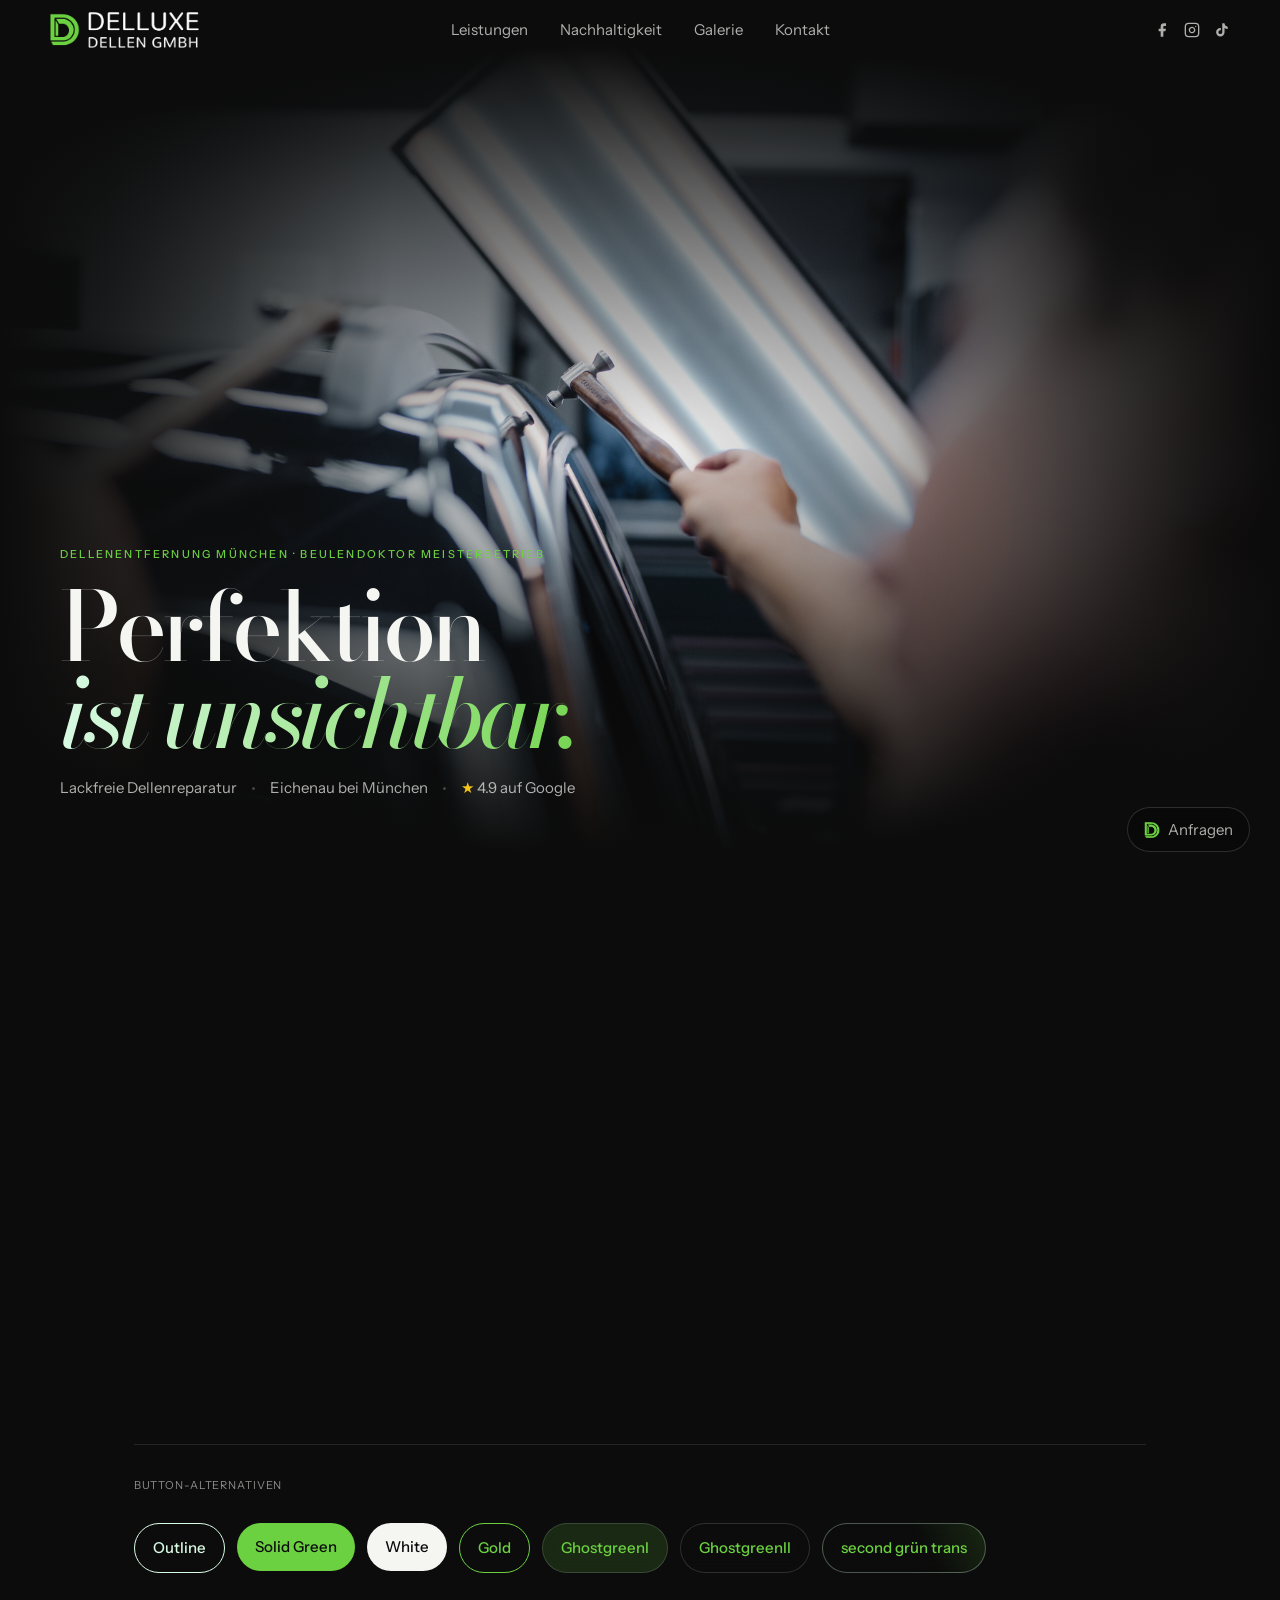
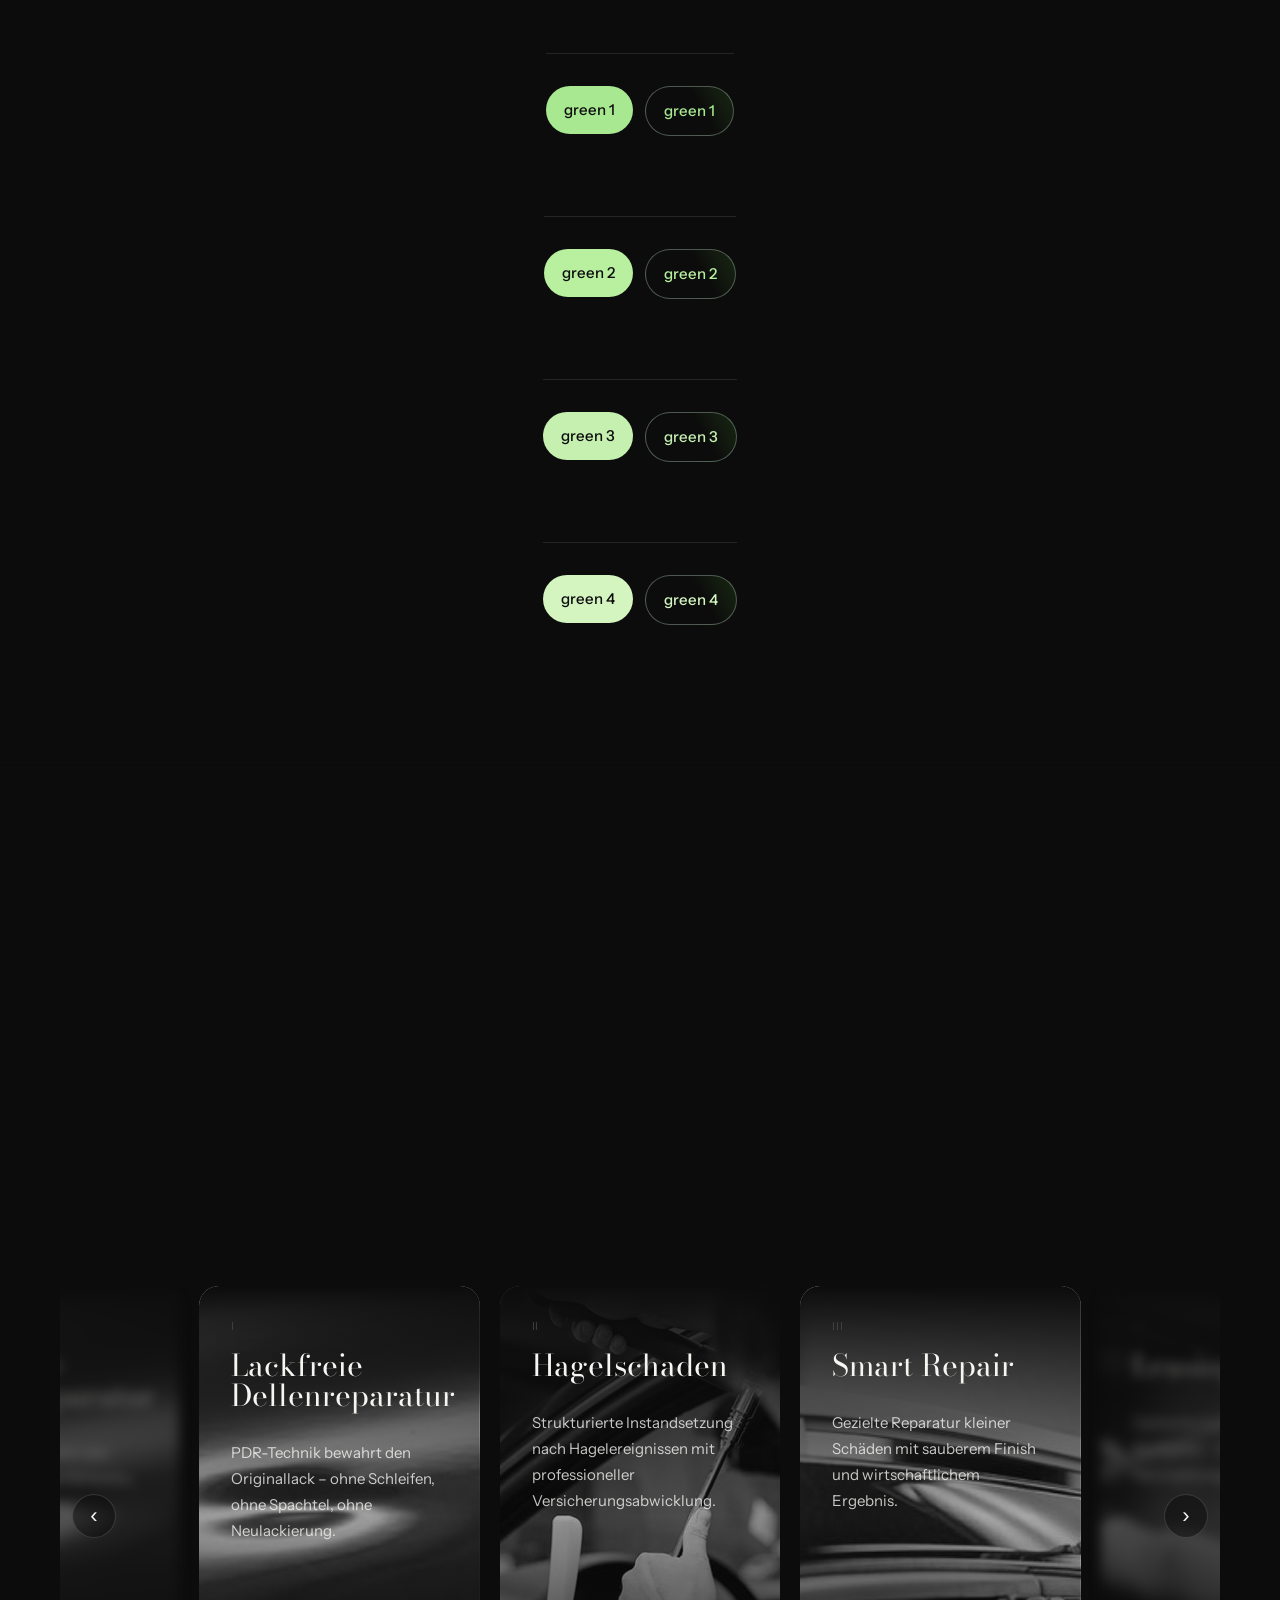
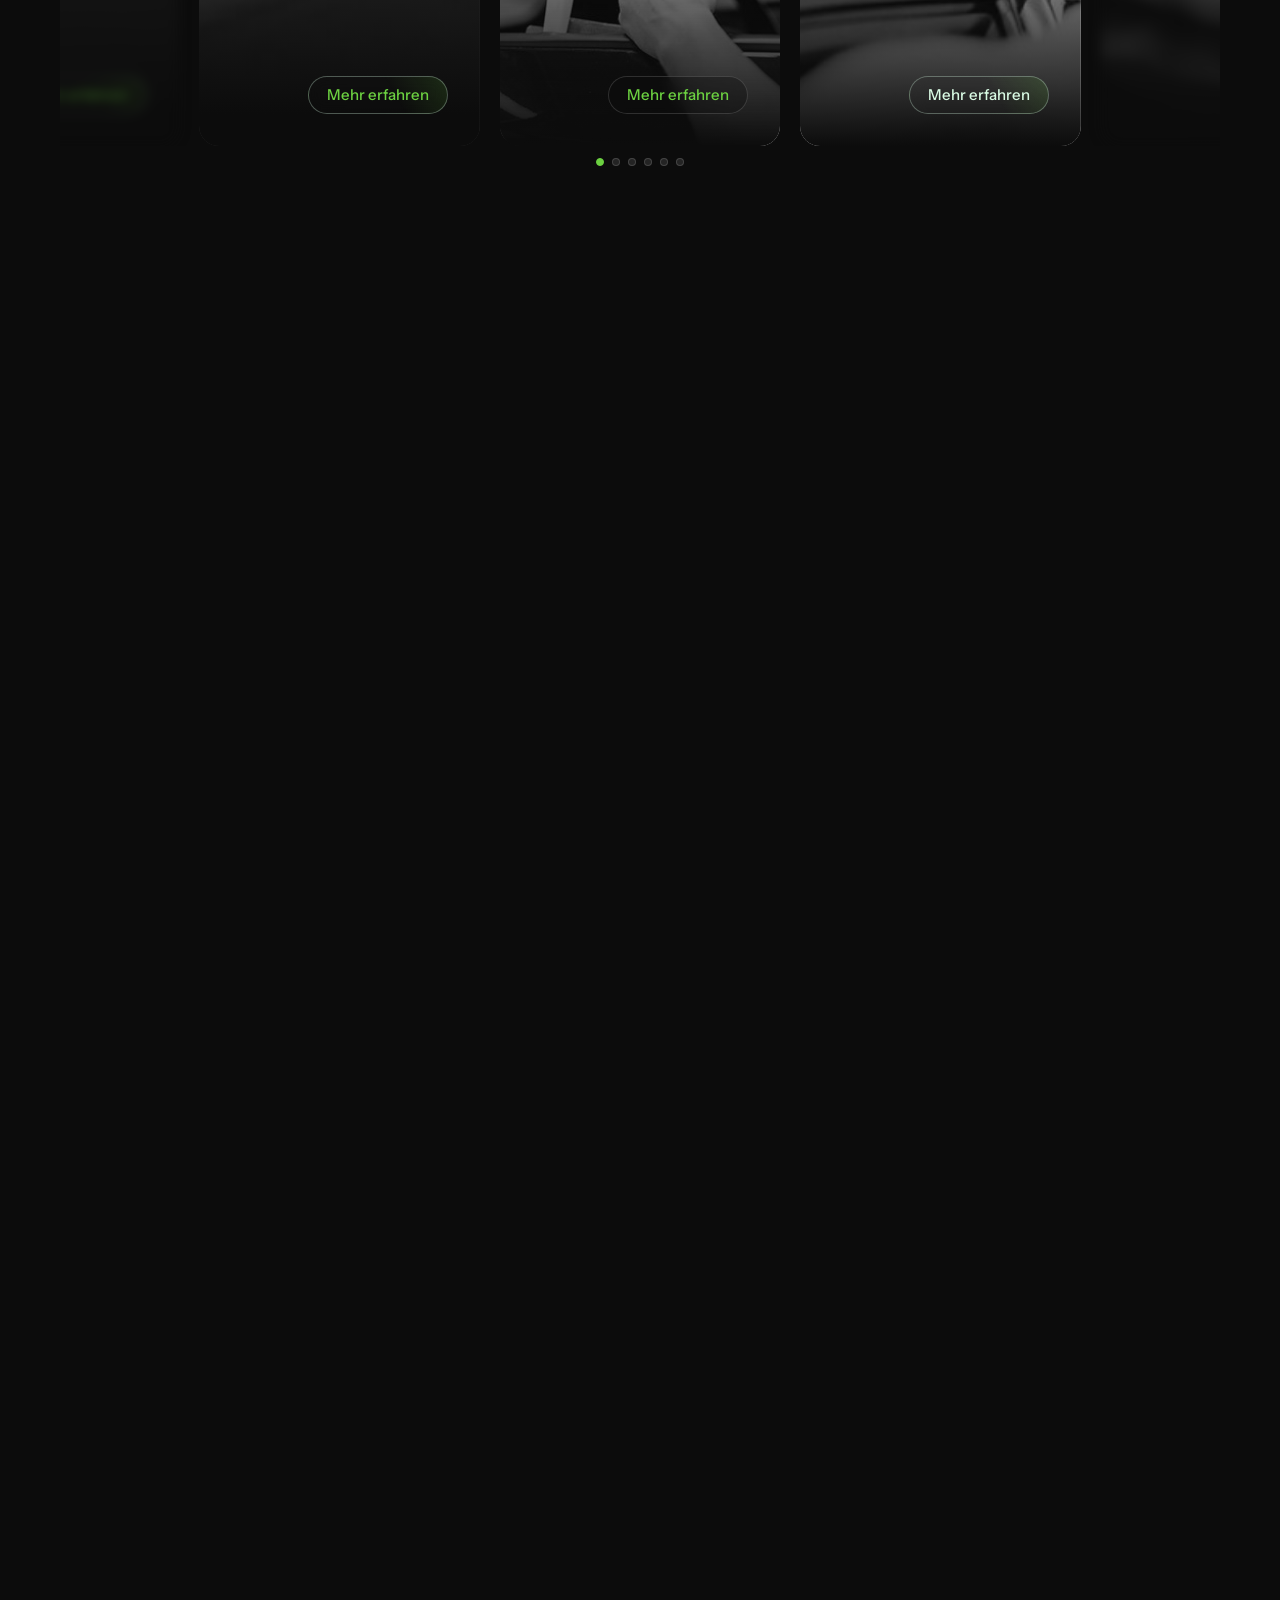
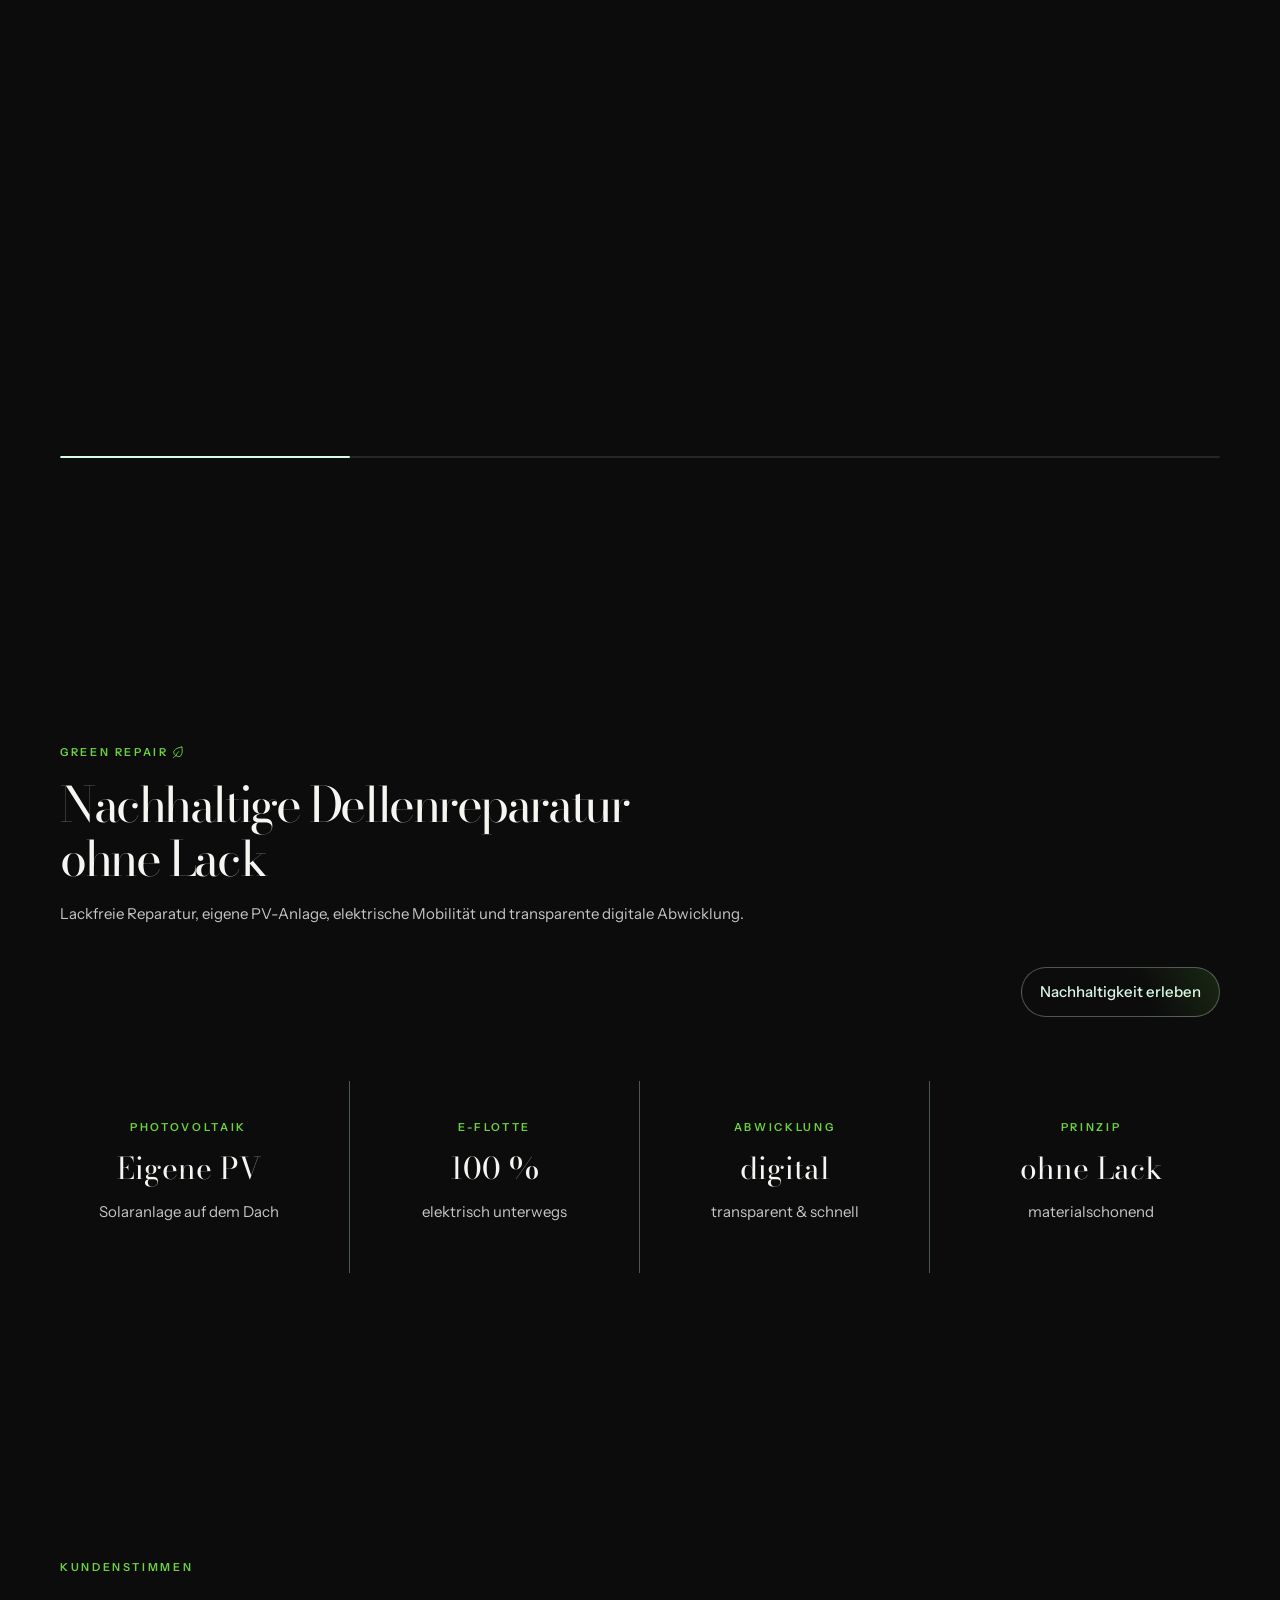
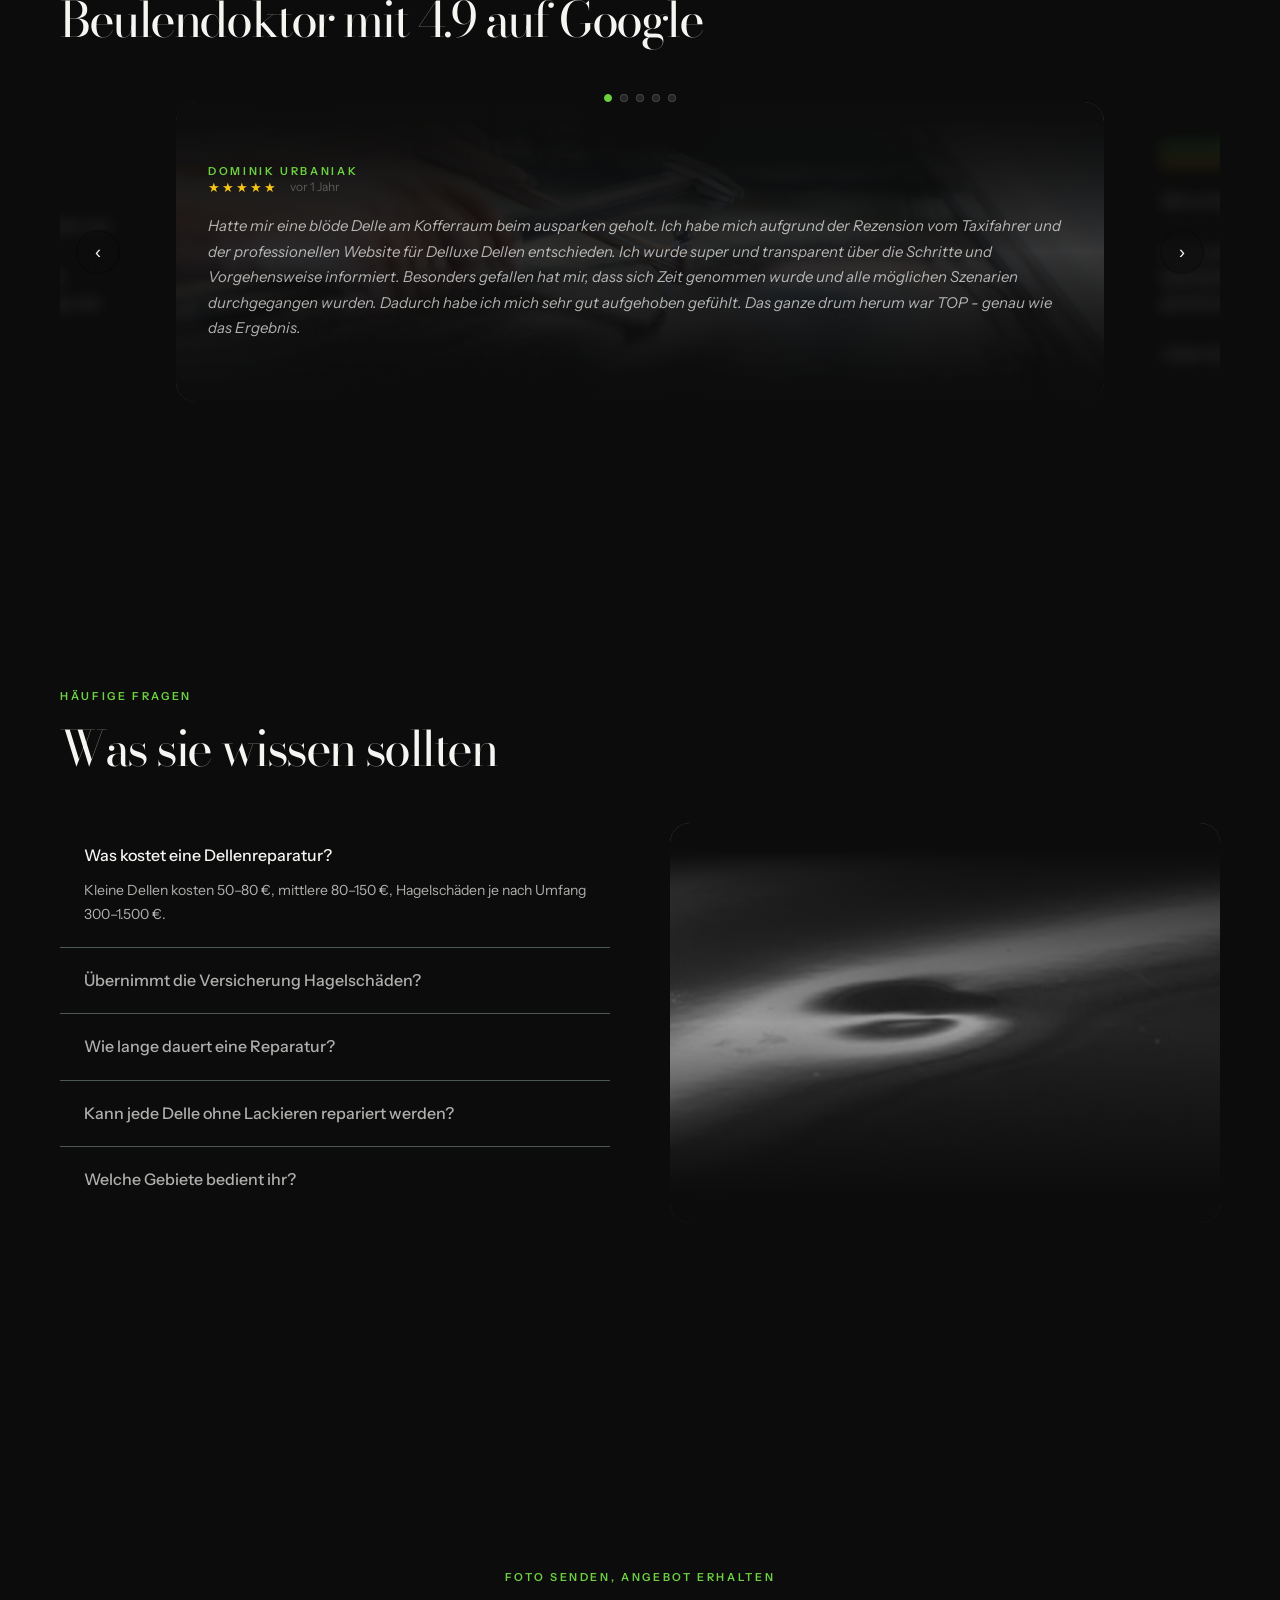
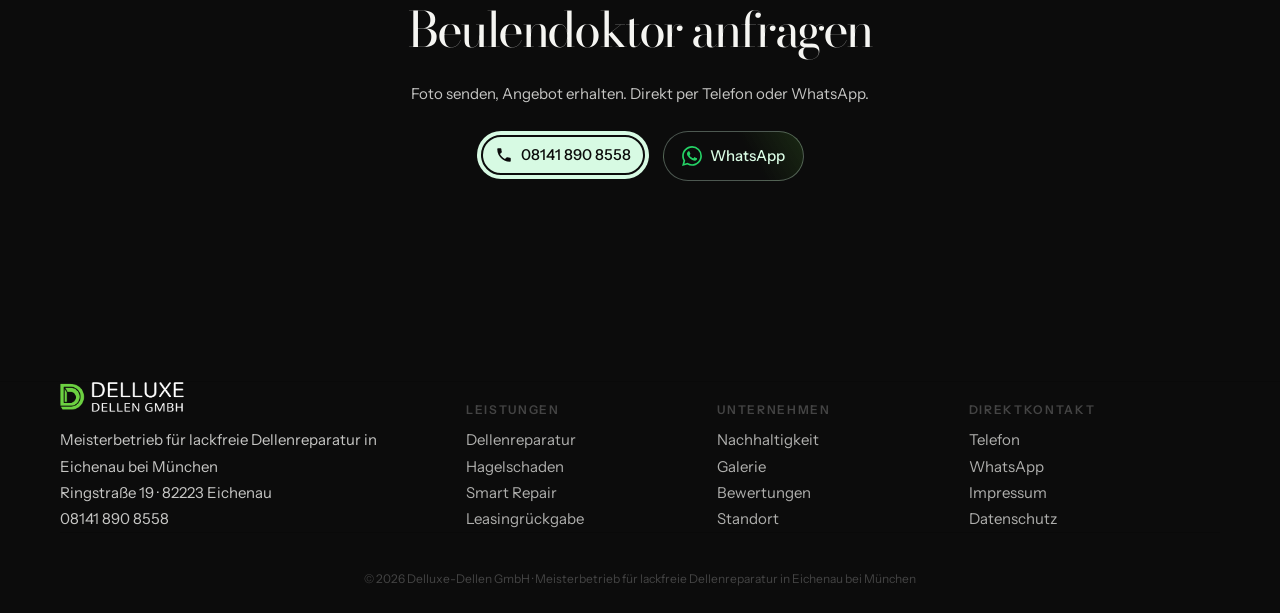
==== index.html @ 746163f0 "hero eyebrow" ====
<!DOCTYPE html>
<html lang="de">
<head>
  <meta charset="UTF-8" />
  <link rel="icon" type="image/png" href="images/Logo/Icon_passend.png" />
  <meta name="viewport" content="width=device-width, initial-scale=1.0, viewport-fit=cover" />
  <title>Delluxe-Dellen GmbH – Lackfreie Dellenreparatur Eichenau bei München</title>
  <meta name="description" content="Meisterbetrieb für lackfreie Dellenreparatur (PDR) in Eichenau bei München. Hagelschaden, Smart Repair, Leasingrückgabe. ★ 5.0 Google. Jetzt anfragen." />

  <link rel="preconnect" href="https://fonts.googleapis.com" />
  <link rel="preconnect" href="https://fonts.gstatic.com" crossorigin />
  <link href="https://fonts.googleapis.com/css2?family=Bodoni+Moda:ital,opsz,wght@0,6..96,300;0,6..96,400;0,6..96,500;1,6..96,300;1,6..96,400&family=Instrument+Sans:wght@300;400;500;600&display=swap&font-display=swap" rel="stylesheet" />

  <!-- SEO: LocalBusiness Schema -->
  <script type="application/ld+json">
  {
    "@context": "https://schema.org",
    "@type": "AutoRepair",
    "@id": "https://www.delluxe-dellen.de/#business",
    "name": "Delluxe-Dellen GmbH",
    "description": "Meisterbetrieb für lackfreie Dellenreparatur (PDR) in Eichenau bei München",
    "url": "https://www.delluxe-dellen.de",
    "telephone": "+498141890855",
    "address": {
      "@type": "PostalAddress",
      "streetAddress": "Ringstraße 19",
      "addressLocality": "Eichenau",
      "postalCode": "82223",
      "addressRegion": "Bayern",
      "addressCountry": "DE"
    },
    "geo": { "@type": "GeoCoordinates", "latitude": 48.174, "longitude": 11.254 },
    "aggregateRating": { "@type": "AggregateRating", "ratingValue": "5.0", "reviewCount": "80" },
    "hasOfferCatalog": {
      "@type": "OfferCatalog",
      "name": "Leistungen",
      "itemListElement": [
        { "@type": "Offer", "itemOffered": { "@type": "Service", "name": "Lackfreie Dellenreparatur" } },
        { "@type": "Offer", "itemOffered": { "@type": "Service", "name": "Hagelschaden-Reparatur" } },
        { "@type": "Offer", "itemOffered": { "@type": "Service", "name": "Smart Repair" } },
        { "@type": "Offer", "itemOffered": { "@type": "Service", "name": "Leasingrückgabe" } }
      ]
    }
  }
  </script>

  <!-- SEO: FAQPage Schema -->
  <script type="application/ld+json">
  {
    "@context": "https://schema.org",
    "@type": "FAQPage",
    "mainEntity": [
      { "@type": "Question", "name": "Was kostet eine Dellenreparatur beim Beulendoktor?", "acceptedAnswer": { "@type": "Answer", "text": "Kleine Dellen kosten 50–80 €, mittlere 80–150 €, Hagelschäden 300–1500 € je nach Umfang. PDR ist bis zu 70 % günstiger als konventionelle Lackierung." } },
      { "@type": "Question", "name": "Übernimmt die Versicherung die Kosten für Hagelschäden?", "acceptedAnswer": { "@type": "Answer", "text": "Ja, die Teilkaskoversicherung übernimmt in der Regel Hagelschäden vollständig. Kein Schadenfreiheitsrabatt-Verlust." } },
      { "@type": "Question", "name": "Wie lange dauert eine Dellenreparatur?", "acceptedAnswer": { "@type": "Answer", "text": "Kleine Dellen: 1–3 Stunden. Umfangreiche Hagelschäden: 2–4 Tage." } },
      { "@type": "Question", "name": "Kann jede Delle ohne Lackieren repariert werden?", "acceptedAnswer": { "@type": "Answer", "text": "In den meisten Fällen ja, solange der Originallack intakt ist. Ausnahmen: scharfkantige Dellen, überdehnte Stellen, Karosserierippen." } },
      { "@type": "Question", "name": "Welche Gebiete rund um München bedient ihr?", "acceptedAnswer": { "@type": "Answer", "text": "Wir sind Meisterbetrieb in Eichenau und bedienen München, Germering, Puchheim, Fürstenfeldbruck, Starnberg und den gesamten Landkreis FFB (35 km Radius)." } }
    ]
  }
  </script>

  <style>
    *, *::before, *::after { box-sizing: border-box; margin: 0; padding: 0; }

    :root {
      --test_green1: #a8e890;
      --test_green2: #b8f0a0;
      --test_green3: #c5f0b0;
      --test_green4: #d4f5c0;
      --delluxe_green:        #6cd141;
      --delluxe_green_transparent25: #6cd14125;
      --softgreen:            #dcffe8fa;
      --softgreen_transparent10: #dcffe810;
      --softgreen_transparent50: #dcffe850;
      --delluxe_black:        #0c0c0c;
      --delluxe_black_transparent55:        #0c0c0c55;
      --delluxe_black_transparent85:        #0c0c0c85;
      --delluxe_black_transparentC0: #0c0c0cc0;
      --delluxe_white:        #f5f5f2;
      --gold:                 #f5c518;
      --mediumgrey:           #444444;
      --softgrey80:           #F5F5F2CC;
      --softgrey70:           #F5F5F2B3;
      --softgrey50:           #f5f5f28e;
      --black_transparent20:  #00000033;
      --white_transparent10:  #FFFFFF1A;
      --white_transparent15:  #FFFFFF26;
      
      --max-width:          1240px;
      --radius:             20px;
      --card-gap:           24px;
      --section-padding:    140px;
    }

    html { scroll-behavior: smooth; }

    body {
      background: var(--delluxe_black);
      color: var(--delluxe_white);
      font-family: 'Instrument Sans', sans-serif;
      font-size: 16px;
      line-height: 1.6;
      -webkit-font-smoothing: antialiased;
    }

    /* ── LAYOUT ── */
    .container {
      width: 100%;
      max-width: var(--max-width);
      margin: 0 auto;
      padding: 0 40px;
    }

    .eyebrow {
      display: inline-block;
      font-size: 11px;
      letter-spacing: 0.24em;
      text-transform: uppercase;
      color: var(--delluxe_green); font-weight: 600;

      margin-bottom: 16px;
    }

    /* ── SCROLL REVEAL ── */
    .reveal {
      opacity: 0;
      transform: translateY(28px);
      transition: opacity 0.7s ease, transform 0.7s ease;
    }
    .reveal.visible { opacity: 1; transform: translateY(0); }

    /* ── BUTTONS ── */
    .btn {
      display: inline-flex; align-items: center; gap: 8px; align-self: flex-start;
      padding: 12px 18px; border-radius: 999px;
      font-size: 15px; font-weight: 500;
      font-family: 'Instrument Sans', sans-serif;
      cursor: pointer; text-decoration: none; border: none;
      transition: opacity 0.2s, transform 0.2s;
    }
    .btn:hover { color: var(--delluxe_white); box-shadow: 0 3px 12px var(--white_transparent10); transform: translateY(-1px); }
    .btn--green   { background: var(--softgreen); color: var(--delluxe_black); position: relative; }
    .btn--green::before {
      content: '';
      position: absolute;
      inset: 4px; /* Abstand nach außen */
      border-radius: inherit; /* übernimmt den border-radius vom Elternelement */
      border: 2px solid var(--delluxe_black);
    }
    .btn--green:hover { color: var(--delluxe_black)}
    .btn--ghost   { background: var(--black_transparent20); border: 1px solid var(--white_transparent15); color: var(--softgrey70); backdrop-filter: blur(8px); }
    .btn--small   { padding: 6px 18px; font-size: 15px; }
    .btn--secondary { background: linear-gradient(60deg, var(--delluxe_black) 60%, var(--delluxe_green_transparent25) 100%); color: var(--softgreen); border: 1px solid var(--softgreen_transparent50); }

    /* ── ALTERNATIVE BUTTON-VARIANTEN ── */
    /* Outline: kein Fill, nur softgreen-Rand */
    .btn--ghostgreen   { background: var(--delluxe_green_transparent25); border: 1px solid var(--white_transparent15); color: var(--delluxe_green); backdrop-filter: blur(8px); }
    .btn--ghostgreenII   { background: var(--delluxe_black_transparent55); border: 1px solid var(--white_transparent15); color: var(--delluxe_green); backdrop-filter: blur(8px); }

    .btn--secondary_transparent { background: linear-gradient(60deg, transparent 60%, var(--delluxe_green_transparent25) 100%); color: var(--softgreen); border: 1px solid var(--softgreen_transparent50); backdrop-filter: blur(8px);}
    .btn--secondary_transparent_green { background: linear-gradient(60deg, transparent 60%, var(--delluxe_green_transparent25) 100%); color: var(--delluxe_green); border: 1px solid var(--softgreen_transparent50); backdrop-filter: blur(8px);}

.btn--green1 { background: var(--test_green1); color: var(--delluxe_black);border: none; }
.btn--green2 { background: var(--test_green2); color: var(--delluxe_black);border: none; }
.btn--green3 { background: var(--test_green3); color: var(--delluxe_black);border: none; }
.btn--green4 { background: var(--test_green4); color: var(--delluxe_black);border: none; }
.btn--secondary1 { background: linear-gradient(60deg, transparent 60%, var(--delluxe_green_transparent25) 100%); color: var(--test_green1); border: 1px solid var(--softgreen_transparent50); }
.btn--secondary2 { background: linear-gradient(60deg, transparent 60%, var(--delluxe_green_transparent25) 100%); color: var(--test_green2); border: 1px solid var(--softgreen_transparent50); }
.btn--secondary3 { background: linear-gradient(60deg, transparent 60%, var(--delluxe_green_transparent25) 100%); color: var(--test_green3); border: 1px solid var(--softgreen_transparent50); }
.btn--secondary4 { background: linear-gradient(60deg, transparent 60%, var(--delluxe_green_transparent25) 100%); color: var(--test_green4); border: 1px solid var(--softgreen_transparent50); }

    .btn--outline {
      background: transparent;
      border: 1.5px solid var(--softgreen);
      color: var(--softgreen);
    }
    .btn--outline:hover { background: var(--softgreen_transparent10); color: var(--softgreen); }

    /* Solid: kräftiges Delluxe-Grün */
    .btn--solid-green {
      background: var(--delluxe_green);
      color: var(--delluxe_black);
      border: none;
    }
    .btn--solid-green:hover { color: var(--delluxe_black); filter: brightness(1.1); }

    /* White: hell, hoher Kontrast */
    .btn--white {
      background: var(--delluxe_white);
      color: var(--delluxe_black);
      border: none;
    }
    .btn--white:hover { color: var(--delluxe_black); }

    /* Gold: Premium-Akzent */
    .btn--gold {
      background: transparent;
      border: 1.5px solid var(--delluxe_green);
      color: var(--delluxe_green);
    }
    .btn--gold:hover { background: #f5c51815; color: var(--gold); }

    .btn-demo { display: flex; flex-wrap: wrap; gap: 12px; margin-top: 40px; padding-top: 32px; border-top: 1px solid var(--white_transparent10); }
    .btn-demo__label { font-size: 11px; color: var(--softgrey50); letter-spacing: .08em; text-transform: uppercase; margin-bottom: 16px; width: 100%; }
    /* ════════════════════════════
       NAVIGATION
    ════════════════════════════ */
    .navbar {
      position: fixed; top: 0; left: 0; width: 100%;
      height: 60px;
      background: transparent;
      transition: background 0.45s;
      z-index: 200;
    }
    .navbar::after {
      content: '';
      position: absolute; inset: 0 0 -40px 0;
      backdrop-filter: blur(10px) saturate(1.4);
      mask-image: linear-gradient(to bottom, black 50%, transparent 100%);
      -webkit-mask-image: linear-gradient(to bottom, black 50%, transparent 100%);
      opacity: 0; transition: opacity 0.55s ease;
      pointer-events: none; z-index: -1;
    }
    .navbar.navbar--scrolled { background: linear-gradient(to bottom, var(--black_transparent85) 0%, transparent 100%); }
    .navbar.navbar--scrolled::after { opacity: 1; }

    /* Desktop Navbar-Layout */
    .navbar__inner {
      position: absolute; top: 0; left: 50%; transform: translateX(-50%);
      width: 100%; max-width: var(--max-width);
      height: 60px; padding: 0 30px;
      display: flex; align-items: center; justify-content: space-between;
    }
    .navbar__logo { display: flex; align-items: center; gap: 10px; text-decoration: none; flex-shrink: 0; }
    .navbar__links { position: absolute; left: 50%; transform: translateX(-50%); display: flex; align-items: center; gap: 32px; }
    .navbar__links a { font-size: 15px; color: var(--softgrey70); text-decoration: none; transition: color 0.2s; }
    .navbar__links a:hover { color: var(--delluxe_white); }
    .navbar__right { display: flex; align-items: center; gap: 18px; flex-shrink: 0; }
    .navbar__social { display: flex; align-items: center; gap: 14px; }
    .navbar__social a { color: var(--softgrey70); text-decoration: none; transition: color 0.2s; display: flex; align-items: center; }
    .navbar__social a:hover { color: var(--delluxe_white); }

    .anfragen-float__item {
      display: inline-flex; align-items: center; gap: 8px;
      padding: 8px 18px; border-radius: 999px;
      font-size: 15px; font-family: 'Instrument Sans', sans-serif;
      color: var(--softgrey70); text-decoration: none; white-space: nowrap;
      background: var(--black_transparent20); border: 1px solid var(--white_transparent15);
      backdrop-filter: blur(8px);
      transition: box-shadow 0.2s, transform 0.2s;
    }
    .anfragen-float__item:hover { color: var(--delluxe_white); box-shadow: 0 3px 12px var(--white_transparent10); transform: translateY(-1px); }

    /* ════════════════════════════
       HERO
    ════════════════════════════ */
    .hero {
      position: relative; height: 100vh; min-height: 640px;
      display: flex; align-items: flex-end; overflow: hidden;
    }
    .hero__frame { position: absolute; inset: 0; overflow: hidden; }

    /* KRITISCH: Niemals opacity:0 auf .hero__bg setzen!
       Kombination von scale() + opacity-Animation erzeugt GPU-Compositing-Spalt. */
    .hero__bg {
      position: absolute; inset: 0;
      background: var(--delluxe_black_transparent85) url('images/dellenreparatur.jpg') center/cover no-repeat;
      transform: scale(1.06); /* Nicht ändern – verhindert weiße Ränder bei voller Viewport-Breite */
    }
    .hero__overlay {
      position: absolute; inset: 0;
      background:
        /*das macht eine Linie, deshalb der radiale Gradient, der macht allerdings eine Ellipse, wenn er zu klein ist
        linear-gradient(to bottom, var(--delluxe_black) 10%, rgba(12,12,12,10%) 50%, var(--delluxe_black) 100%),*/
        linear-gradient(to right, var(--delluxe_black) 0%, transparent 30%, transparent 70%, var(--delluxe_black) 100%),
        radial-gradient(ellipse 150% 90% at center, transparent 0%, var(--delluxe_black) 50%);
    }
    .hero__content {
      position: relative; z-index: 2;
      width: 100%; max-width: var(--max-width); margin: 0 auto; padding: 0 40px 100px;
    }
    .hero__eyebrow {
      display: block; font-size: 11px; font-weight: 500;
      letter-spacing: 0.2em; text-transform: uppercase;
      color: var(--delluxe_green); margin-bottom: 20px;
      font-family: 'Instrument Sans', sans-serif; /* Browser-H1-Standard überschreiben */
    }
    .hero__title {
      font-family: 'Bodoni Moda', serif;
      font-size: clamp(48px, 7.5vw, 100px);
      line-height: 0.9;
      letter-spacing: -.05em;
      font-weight: 500;
      margin-bottom: 20px;
    }
    .hero__title-line1 { display: block; color: var(--delluxe_white);}
    .hero__title-line2 {
      display: block; font-style: italic;
      background: linear-gradient(to right, var(--softgreen) 0%, var(--delluxe_green) 50%);
      -webkit-background-clip: text;
      -webkit-text-fill-color: transparent;
      background-clip: text;
    }
    .hero__subtitle { display: flex; align-items: center; gap: 15px; font-size: 15px; color: var(--softgrey70); }
    .hero__subtitle-dot  { width: 3px; height: 3px; background: var(--mediumgrey); border-radius: 50%; flex-shrink: 0; }
    .hero__subtitle-star { color: var(--gold); }
    .mobile-only { display: none; }
    @media (max-width: 480px) { .mobile-only { display: block; } }

    /* ════════════════════════════
       STATEMENT
    ════════════════════════════ */
    .statement { padding: var(--section-padding) 0; border-bottom: 1px solid var(--black_transparent20); }
    .statement__inner { display: flex; flex-direction: column; align-items: center; gap: 40px; }
    .statement__title {
      font-family: 'Bodoni Moda', serif;
      font-size: clamp(28px, 3.2vw, 44px);
      font-weight: 300; line-height: 1.25; color: var(--delluxe_white);
      max-width: var(--max-width); width: 100%; text-align: center;
    }
    .statement__title strong { font-weight: 600; }
    .statement__title italic_green { font-style: italic; color: var(--delluxe_green); }
    .statement__buttons { padding: 18px; display: flex; gap: 16px; justify-content: center; flex-wrap: wrap; }

    /* ════════════════════════════
       LEISTUNGEN
    ════════════════════════════ */
    .services { padding: var(--section-padding) 0; }

    .section-header { display: flex; flex-direction: column; gap: 16px; margin-bottom: 48px; }
    .section-header .btn { align-self: flex-end; }
    .section-title { font-family: 'Bodoni Moda', serif; font-weight: 300; font-size: clamp(32px, 3.8vw, 52px); line-height: 1.1; letter-spacing: -.05em; color: var(--delluxe_white); }
    .section-text { font-size: 15px; color: var(--softgrey80); line-height: 1.75; margin-bottom: 16px; }
    .footer__links a  { font-size: 15px; color: var(--softgrey70); line-height: 1.75; }

    .services__grid { display: grid; grid-template-columns: 1fr 1fr; gap: var(--card-gap); }

    .service-card {
      position: relative; overflow: hidden;
      border-radius: var(--radius); padding: 36px;
      display: flex; flex-direction: column; gap: 14px;
      transition: transform 0.25s, box-shadow 0.25s;
    }
    .service-card__bg {
      position: absolute; inset: 0;
      background-size: cover; background-position: center;
      transition: filter 0.4s, opacity 0.4s;
      z-index: 0;
    }
    .service-card:hover .service-card__bg { filter: blur(4px); opacity: 0.45; }
    .service-card > *:not(.service-card__bg) { position: relative; z-index: 1; }
    .service-card > .btn { margin-top: auto; align-self: flex-end; }
    .service-card:hover { transform: translateY(-3px);}
    .service-card__number      { font-size: 11px; color: var(--mediumgrey); letter-spacing: 0.06em; }
    .subtitle { font-family: 'Bodoni Moda', serif; font-size: 30px; font-weight: 400; color: var(--delluxe_white); line-height: 1; margin-bottom: 16px;}
    .service-card__link        { margin-top: auto; align-self: flex-end; color: var(--delluxe_green); font-size: 14px; font-weight: 500; text-decoration: none; display: inline-flex; align-items: center; gap: 5px; transition: gap 0.2s; }
    .service-card__link:hover  { gap: 10px; }

    /* ── SERVICE SLIDER ── */
    .svc-slider { position: relative; overflow: hidden; visibility: hidden; }
    .svc-slider__track { display: flex; gap: 20px; will-change: transform; }
    .svc-slider__track.is-animating { transition: transform 0.5s cubic-bezier(0.4,0,0.2,1); }
    .svc-slider__track.no-transition,
    .svc-slider__track.no-transition * { transition: none !important; }
    .svc-slide {
      flex-shrink: 0; height: 460px;
      position: relative; overflow: hidden; border-radius: var(--radius);
      display: flex; flex-direction: column; gap: 14px; padding: 32px;
      filter: blur(6px); opacity: 0.5;
      transition: filter 0.4s, opacity 0.4s;
      isolation: isolate; outline: 1px solid transparent; transform: translateZ(0);
      box-shadow: inset 0 0 0 1px var(--delluxe_black);
    }
    .svc-slide.is-active { filter: blur(0); opacity: 1; }
    .svc-slide__bg {
      position: absolute; inset: 0;
      background-size: cover; background-position: center;
      transition: filter 0.4s, opacity 0.4s; z-index: 0;
    }
    .svc-slide.is-active:hover .svc-slide__bg { filter: blur(4px); opacity: 0.45; }
    .svc-slide > *:not(.svc-slide__bg) { position: relative; z-index: 1; }
    .svc-slide > .btn { margin-top: auto; align-self: flex-end; }
    .svc-slide > .service-card__link { margin-top: auto; align-self: flex-end; }
    .svc-slider__btn {
      position: absolute; top: 50%; transform: translateY(-50%);
      background: var(--delluxe_black_transparent85); border: 1px solid var(--white_transparent15);
      color: var(--delluxe_white); width: 44px; height: 44px; border-radius: 50%;
      font-size: 22px; cursor: pointer; display: flex; align-items: center; justify-content: center;
      transition: background 0.2s, opacity 0.2s; z-index: 10;
    }
    .svc-slider__btn:hover { background: var(--delluxe_black); }
    .svc-slider__btn--prev { left: 12px; }
    .svc-slider__btn--next { right: 12px; }
    .svc-slider__btn:disabled { opacity: 0.3; cursor: default; }

    /* ════════════════════════════
       GALERIE / SLIDER
    ════════════════════════════ */
    .gallery { padding: var(--section-padding) 0; }
    .gallery__header { margin-bottom: 40px; }


    .slider { position: relative; overflow: hidden; visibility: hidden; }
    .slider__track { display: flex; height: clamp(260px, 55vw, 480px); gap: var(--card-gap); will-change: transform; align-items: center; }
    .slider__track.is-animating { transition: transform 0.6s cubic-bezier(0.4,0,0.2,1); }
    .slider__slide { height: 80%; position: relative; flex-shrink: 0; border-radius: var(--radius); overflow: hidden; background: var(--delluxe_black); transition: filter 0.5s, opacity 0.5s, height 0.5s; filter: blur(8px); opacity: 0.45; }
    .slider__slide.is-active { height: 100%; filter: blur(0); opacity: 1;}
    .slider__image   { width: 100%; height: 100%; object-fit: cover; object-position: center; display: block; }
    .slider__overlay {
      position: absolute; inset: 0; pointer-events: none;
      background: linear-gradient(180deg, var(--delluxe_black) 0%, var(--delluxe_black_transparent55) 50%, var(--delluxe_black) 100%);
    }

    .slider__btn {
      position: absolute; top: 50%; transform: translateY(-50%);
      width: 44px; height: 44px;
      background: var(--delluxe_black_transparent55); border: 1px solid var(--black_transparent20);
      border-radius: 50%; color: var(--delluxe_white); font-size: 18px;
      cursor: pointer; display: flex; align-items: center; justify-content: center;
      transition: background 0.2s; z-index: 10; backdrop-filter: blur(8px);
    }
    .slider__btn:hover { background: var(--delluxe_black_transparent85); }
    .slider__btn--prev { left: 16px; }
    .slider__btn--next { right: 16px; }

    .slider__progress { display: block; height: 2px; background: var(--white_transparent10); margin-top: 16px; border-radius: 2px; overflow: hidden; }
    .slider__progress-fill { height: 100%; width: 0; background: var(--softgreen); border-radius: 2px; transition: width 0.4s ease; }

    .slider-dots { display: none; justify-content: center; gap: 8px; }
    #svcDots, #svcDotsMirror, #reviewsDotsV2 { display: flex; }
.slider-dots .dot { width: 8px; height: 8px; border-radius: 50%; background: var(--white_transparent10); border: 1px solid var(--white_transparent15); cursor: pointer; transition: background 0.2s; }
    .slider-dots .dot.active { background: var(--delluxe_green); border-color: var(--delluxe_green); }


    /* ════════════════════════════
       NACHHALTIGKEIT
    ════════════════════════════ */
    .sustainability { padding: var(--section-padding) 0; background: var(--delluxe_black); border-top: 1px solid var(--black_transparent20); border-bottom: 1px solid var(--black_transparent20); }
    .sustainability__inner { display: grid; grid-template-columns: 1fr 1fr; gap: 60px; align-items: start; }

    .sustainability__text  { font-size: 15px; color: var(--softgrey70); line-height: 1.75; margin-bottom: 32px; }

    .metrics-grid { display: grid; grid-template-columns: 1fr 1fr; gap: 10px; }

    .metric-card { background: linear-gradient(60deg, var(--delluxe_black) 60%, var(--delluxe_green_transparent25) 100%); border: 1px solid var(--white_transparent10);
      border-radius: var(--radius); padding: 16px;
      display: flex; flex-direction: column; gap: 14px;
      transition: border-color 0.25s, background 0.25s, transform 0.25s, box-shadow 0.25s;
    }
    .metric-card:hover { border-color: var(--softgreen_transparent50); transform: translateY(-3px); box-shadow: 0 3px 12px var(--white_transparent10); }

    /* ════════════════════════════
       BEWERTUNGEN
    ════════════════════════════ */
    .reviews { padding: var(--section-padding) 0; }
    .reviews__header { text-align: left; margin-bottom: 48px; }
    .reviews__slider { position: relative; overflow: hidden; visibility: hidden; }
    .reviews__track  { display: flex; gap: var(--card-gap); will-change: transform; }
    .reviews__track.is-animating { transition: transform 0.6s cubic-bezier(0.4,0,0.2,1); }
    .reviews__slide  { flex-shrink: 0; align-self: flex-start; transition: filter 0.5s, opacity 0.5s; filter: blur(8px); opacity: 0.45; }
    .no-transition .reviews__slide,
    .no-transition .slider__slide { transition: none; }
    .no-transition .reviews__slide .review-card::before,
    .no-transition .reviews__slide .review-card::after { transition: none !important; }
    .reviews__slide.is-active { filter: blur(0); opacity: 1; }

    .review-card { border-radius: var(--radius); padding: 32px; display: flex; flex-direction: column; gap: 16px; }
    .review-card__meta   { display: flex; align-items: center; gap: 12px; margin-top: -36px; }
    .review-card__stars  { color: var(--gold); font-size: 13px; letter-spacing: 2px; }
    .review-card__source { font-size: 12px; color: #e5e5e250; }
    .review-card__quote  { font-size: 15px; color: var(--softgrey70); line-height: 1.7; font-style: italic; }

    .reviews .reviews__bg {
      position: absolute;
      top: 0; bottom: 0;
      width: 80%;
      left: 50%;
      transform: translateX(-50%);
      background: linear-gradient(180deg, var(--delluxe_black) 0%, var(--delluxe_black_transparent55) 50%, var(--delluxe_black) 100%),
                  url('images/Reviews.jpg') center / cover no-repeat;
      border-radius: var(--radius);
      z-index: 0;
      pointer-events: none;
    }
    .reviews .review-card {
      height: 300px;
      overflow: hidden;
      position: relative;
      justify-content: center;
    }
    .reviews .review-card::before {
      content: '';
      position: absolute;
      inset: 0;
      background: linear-gradient(180deg, var(--delluxe_black) 0%, var(--delluxe_black_transparentC0) 50%, var(--delluxe_black) 100%);
      opacity: 0;
      transition: opacity 0.2s 0.2s;
      z-index: 1;
    }
    .reviews .reviews__slide.is-active .review-card::before {
      opacity: 1;
    }
    .reviews .review-card::after {
      content: '';
      position: absolute;
      inset: 0;
      opacity: 0;
    }
    .reviews .reviews__slide.is-active .review-card::after {
      opacity: 0.3;
      scale: 1.1;
      background: url('images/Reviews.jpg') center / cover no-repeat fixed;
      transition: opacity 0.3s 0.3s;
    }
    .reviews .review-card > * {
      position: relative;
      z-index: 2;
    }

    /* ════════════════════════════
       FAQ
    ════════════════════════════ */
    .faq__header { margin-bottom: 48px; }
    .faq__icon { width: 28px; height: 28px; border: 1px solid var(--white_transparent15); border-radius: 50%; display: flex; align-items: center; justify-content: center; flex-shrink: 0; font-size: 18px; color: var(--softgrey70); transition: transform 0.3s, border-color 0.2s, color 0.2s; }

    /* ════════════════════════════
       CTA
    ════════════════════════════ */
    /* ── FAQ VARIANTE 6: Fullwidth zentriert (nur Mobile) ── */
    .faq-full { display: none; padding: var(--section-padding) 0; text-align: center; }
    /* ── FAQ VARIANTE 4: Mit Bild (nur Desktop) ── */
    .faq-full__header { margin-bottom: 48px; }
    .faq-full__list { display: flex; flex-direction: column; gap: 0; }
    .faq-full__item { width: 100%; text-align: center; }
    .faq-full__item + .faq-full__item::before { content: ''; display: block; height: 1px; width: 90%; margin: 0 auto; background: var(--softgreen_transparent50); }
    .faq-full__question { width: 100%; display: flex; align-items: center; justify-content: center; gap: 20px; padding: 20px 24px;
      background: none;
      border: none; outline: none;
      font-family: 'Instrument Sans', sans-serif; font-size: 18px; color: var(--delluxe_white); font-weight: 500; cursor: pointer; transition: color 0.2s; }
    .faq-full__question:hover .faq__icon { border-color: var(--delluxe_green); color: var(--delluxe_green); }
    .faq-full__answer { max-height: 0; overflow: hidden; transition: max-height 0.4s ease, padding 0.3s; padding: 0 28px; }
    .faq-full__item.faq-full__item--open .faq-full__answer { max-height: 300px; padding: 0 28px 24px; }
    .faq-full__answer p { font-size: 14px; color: var(--softgrey70); line-height: 1.75; padding-top: 16px; border-top: 1px solid var(--black_transparent20); }

    .faq-image { padding: var(--section-padding) 0; }
    .faq-image__inner { display: grid; grid-template-columns: 1fr 1fr; gap: 60px; align-items: start; }
    .faq-image__list { display: flex; flex-direction: column; gap: 0; }
    .faq-image__item { padding: 20px 24px; border-radius: 0; cursor: pointer; transition: background 0.2s; }
    .faq-image__item + .faq-image__item { border-top: 1px solid var(--softgreen_transparent50); }
    .faq-image__q { font-size: 16px; font-weight: 500; color: var(--softgrey70); transition: color 0.2s; }
    .faq-image__item.is-active .faq-image__q { color: var(--delluxe_white); }
    .faq-image__a { font-size: 14px; color: var(--softgrey50); line-height: 1.7; max-height: 0; overflow: hidden; transition: max-height 0.3s, padding 0.3s; }
    .faq-image__item.is-active .faq-image__a { max-height: 200px; padding-top: 10px; color: var(--softgrey70); }
    .faq-image__visual { position: sticky; top: 120px; border-radius: var(--radius); overflow: hidden; height: 400px; isolation: isolate; }
    .faq-image__visual img { width: 100%; height: 100%; object-fit: cover; transition: opacity 0.4s; display: block; }
    .faq-image__visual::after { content: ''; position: absolute; inset: 0; background: linear-gradient(180deg, var(--delluxe_black) 7%, var(--delluxe_black_transparent55) 50%, var(--delluxe_black) 93%); pointer-events: none; }

    /* ── FAQ VARIANTE 5: Tab-Layout ── */
    .faq-tabs { padding: var(--section-padding) 0; }
    .faq-tabs__nav { display: flex; gap: 8px; flex-wrap: wrap; margin-bottom: 40px; }
    .faq-tabs__tab { padding: 10px 20px; border-radius: 999px; border: 1px solid var(--white_transparent10); background: none; color: var(--softgrey70); font-size: 14px; font-family: 'Instrument Sans', sans-serif; cursor: pointer; transition: all 0.2s; }
    .faq-tabs__tab.is-active { background: var(--delluxe_green); color: var(--delluxe_black); border-color: var(--delluxe_green); font-weight: 600; }
    .faq-tabs__panel { display: none; }
    .faq-tabs__panel.is-active { display: block; }
    .faq-tabs__answer { display: flex; flex-direction: column; gap: 24px; align-items: flex-start; font-size: 16px; color: var(--softgrey80); line-height: 1.8; max-width: 760px; padding: 40px; border-radius: var(--radius); position: relative; overflow: hidden; }
    .faq-tabs__answer > *:not(.svc-slide__bg) { position: relative; z-index: 1; }
    .faq-tabs__answer .btn { align-self: flex-end; }

    .cta { padding: var(--section-padding) 0; }
    .cta__box {
      padding: 60px 60px; text-align: center; position: relative; overflow: hidden;
    }
    .cta__title   { font-family: 'Bodoni Moda', serif; font-size: clamp(36px, 4.5vw, 64px); font-weight: 300; color: var(--delluxe_white); margin-bottom: 16px; position: relative; }
    .cta__text    { font-size: 15px; color: var(--softgrey70); margin-bottom: 48px; position: relative; }
    .cta__actions { display: flex; align-items: center; justify-content: center; gap: 14px; flex-wrap: wrap; position: relative; }

    /* ════════════════════════════
       FOOTER
    ════════════════════════════ */
    .footer { background: var(--delluxe_black); border-top: 1px solid var(--black_transparent20); padding: 0 0 24px; }
    .footer__table { width: 100%; border-collapse: collapse; table-layout: fixed; }
    .footer__table th, .footer__table td { vertical-align: top; padding-right: 40px; }
    .footer__table th:first-child, .footer__table td:first-child { width: 35%; }
    .footer__table th { padding-bottom: 8px; font-weight: normal; text-align: left; vertical-align: bottom; }
    .footer__table th .footer__col-title { margin-bottom: 0; }
    .footer__col-title  { font-size: 12px; font-weight: 600; letter-spacing: 0.14em; text-transform: uppercase; color: var(--mediumgrey); margin-bottom: 16px; }
    .footer__links      { list-style: none; display: flex; flex-direction: column;}
    .footer__links a    { text-decoration: none; transition: color 0.2s; }
    .footer__links a:hover { color: var(--delluxe_white); }
    .footer__bottom       { border-top: 1px solid var(--black_transparent20); padding-top: 36px; display: flex; align-items: center; justify-content: center; }
    .footer__copyright    { font-size: 12px; color: var(--mediumgrey); }

    /* ════════════════════════════
       WHATSAPP FLOAT
    ════════════════════════════ */
    .anfragen-float { position: fixed; bottom: 48px; right: max(30px, calc((100vw - var(--max-width)) / 2)); z-index: 300; display: flex; flex-direction: column-reverse; align-items: flex-end; gap: 10px; transition: bottom 0.3s ease, transform 0.3s ease; }
    .anfragen-float.scrollhide { transform: translateY(-10%); }
    .anfragen-float__trigger {
      display: inline-flex; align-items: center; gap: 8px;
      background: var(--black_transparent20); border: 1px solid var(--white_transparent15);
      border-radius: 999px; padding: 12px 16px;
      font-size: 15px; font-family: 'Instrument Sans', sans-serif; color: var(--softgrey70);
      cursor: pointer; backdrop-filter: blur(8px);
      transition: border-color 0.2s, box-shadow 0.2s, transform 0.2s;
    }
    .anfragen-float__trigger:hover { color: var(--delluxe_white); box-shadow: 0 3px 12px var(--white_transparent10); transform: translateY(-1px); }
    .anfragen-float__menu {
      display: flex; flex-direction: column; align-items: flex-end; gap: 8px;
      opacity: 0; pointer-events: none;
      transform: translateY(6px);
      transition: opacity 0.2s, transform 0.2s;
    }
    .anfragen-float:hover .anfragen-float__menu { opacity: 1; pointer-events: auto; transform: translateY(0); }
    .anfragen-float:hover .anfragen-float__trigger { border-color: transparent; box-shadow: none; transform: none; }

    /* ════════════════════════════
       MOBILE NAV
    ════════════════════════════ */
    .navbar__mobile-bar { display: none; }
    .navbar__hamburger {
      display: flex;
      flex-direction: column; justify-content: center; align-items: center; gap: 5px;
      background: none; border: none; padding: 4px; cursor: pointer; width: 30px; height: 30px;
    }
    .navbar__hamburger .bar {
      display: block; width: 20px; height: 1.5px;
      background: var(--delluxe_white); border-radius: 2px;
      transition: transform 0.25s, opacity 0.25s;
    }
    .navbar__mobile-panel {
      display: none;
      position: fixed; top: 0; left: 0; right: 0; z-index: 199;
      backdrop-filter: blur(8px) saturate(1.4); -webkit-backdrop-filter: blur(10px) saturate(1.4);
      max-height: 0; overflow: hidden; pointer-events: none;
      transition: max-height 0.35s ease;
    }
    .navbar__mobile-panel.is-open { max-height: 500px; pointer-events: auto; }
    .navbar__mobile-links { display: flex; flex-direction: column; padding: 80px 20px 0; }
    .navbar__mobile-link {
      font-size: 15px; font-weight: 500; color: var(--softgrey70); text-decoration: none;
      padding: 8px 0; border-bottom: 1px solid var(--white_transparent10); transition: color 0.2s;
    }
    .navbar__mobile-link:last-child { border-bottom: none; }
    .navbar__mobile-link:active { color: var(--delluxe_white); }
    .navbar__mobile-actions { display: flex; flex-direction: column; gap: 8px; padding: 16px 20px 28px; }

    /* ════════════════════════════
       RESPONSIVE
    ════════════════════════════ */
    @media (max-width: 1120px) {
      .footer__table th, .footer__table td { display: block; width: 100% !important; padding-right: 0; }
    }
    @media (max-width: 820px) {
      .container { padding: 0 20px; }
      .navbar { height: auto; padding: 18px; transition: background 0.45s, transform 0.3s ease; }
      .navbar::after { display: none; }
      .navbar__inner { display: none; }
      .navbar__logo { display: none; }
      .navbar__links, .navbar__phone { display: none; }
      .navbar__mobile-bar {
        display: flex; align-items: center; justify-content: space-between;
        position: fixed; top: 18px; left: 0; right: 0; z-index: 201;
        pointer-events: none;
        transition: transform 0.3s ease;
      }
      .navbar__mobile-logo { display: none; pointer-events: auto; align-items: center; text-decoration: none; }
      .navbar__mobile-bar.is-open .navbar__mobile-logo { display: flex; }
      .navbar__mobile-icon { pointer-events: auto; display: flex; align-items: center; text-decoration: none;}
      .navbar__mobile-bar.is-open .navbar__mobile-icon { display: none; }
      .navbar__mobile-bar.is-open .navbar__mobile-pill-left {
        background: transparent;
        border-color: transparent;
        backdrop-filter: none; -webkit-backdrop-filter: none;
      }

      /* Die Pill */
      .navbar__mobile-pill {
        display: flex; align-items: stretch;
        pointer-events: auto;
        margin-left: auto;
      }
      .navbar__mobile-pill-ghost {
        display: flex; align-items: center;
        padding: 8px 28px 8px 14px;
        border: 1px solid var(--white_transparent15);
        background: var(--black_transparent20);
        backdrop-filter: blur(8px); -webkit-backdrop-filter: blur(8px);
        border-radius: 999px 0 0 999px;
        align-self: stretch;
        margin-right: 6px;
      }
      .navbar__mobile-pill-left {
        display: flex; align-items: center;
        padding: 8px 14px;
        background: var(--black_transparent20);
        border: 1px solid var(--white_transparent15);
        border-left: none;
        backdrop-filter: blur(8px); -webkit-backdrop-filter: blur(8px);
        border-radius: 0 999px 999px 0;
        pointer-events: auto;
      }
      .navbar__mobile-pill-green {
        display: flex; align-items: center;
        padding: 4px 10px 4px 14px;
        background: var(--softgreen);
        border: 2px solid var(--delluxe_black);
        border-right: none;
        box-shadow: 0 0 0 2px var(--softgreen);
        border-radius: 999px 0 0 999px;
        margin: 2px 0 2px -24px;
        position: relative; z-index: 1;
      }

      .navbar__mobile-social { display: flex; align-items: center; gap: 14px; }
      .navbar__mobile-social a { color: var(--softgrey70); display: flex; align-items: center; transition: color 0.2s; }
      .navbar__hamburger { display: flex; background: none; border: none; padding: 0; cursor: pointer; flex-direction: column; gap: 5px; align-items: center; justify-content: center; }
      .navbar__hamburger .bar { background: var(--delluxe_black); }

      .navbar__mobile-bar.is-open .navbar__mobile-pill-ghost { display: none; }
      .navbar__mobile-bar.is-open .navbar__hamburger .bar:nth-child(1) { transform: translateY(6.5px) rotate(45deg); }
      .navbar__mobile-bar.is-open .navbar__hamburger .bar:nth-child(2) { opacity: 0; }
      .navbar__mobile-bar.is-open .navbar__hamburger .bar:nth-child(3) { transform: translateY(-6.5px) rotate(-45deg); }
      .navbar__mobile-panel { display: block; }
      .navbar__mobile-bar.scrollhide { transform: translateY(-15%); }
      .anfragen-float__item { padding: 6px 10px; border-radius: 999px; border: 1px solid var(--white_transparent10); background: var(--black_transparent20); }
      .hero__title { font-size: clamp(52px, 14vw, 80px); }
      .hero__subtitle {flex-wrap: wrap; gap: 3px 12px; font-size: clamp(11px, 3.2vw, 15px); }
      .hero__subtitle span { white-space: nowrap; }
      .statement__inner, .section-header, .sustainability__inner { grid-template-columns: 1fr; gap: 32px; }
      .services__grid { display: flex; overflow-x: scroll; scroll-snap-type: x mandatory; -webkit-overflow-scrolling: touch; scrollbar-width: none; gap: 12px; padding: 0 6% 4px; }
      .services__grid::-webkit-scrollbar { display: none; }
      .service-card { flex: 0 0 88%; scroll-snap-align: center; padding: 24px; }
      .slider-dots { display: flex; margin-top: 16px; }
      #reviewsDotsV2 { margin-top: 0; margin-bottom: 16px; }
      .reviews .review-card { height: 600px; }
      .reviews .reviews__bg { width: 100%; }
      .reviews .reviews__slide.is-active .review-card::after { background-size: cover; }
      .metrics-grid { grid-template-columns: 1fr 1fr; }
      .sustain-cards { display: flex !important; overflow-x: scroll; scroll-snap-type: x mandatory; -webkit-overflow-scrolling: touch; scrollbar-width: none; margin-top: 32px !important; gap: 0; }
      .sustain-cards::-webkit-scrollbar { display: none; }
      .sustain-card { flex: 0 0 85%; scroll-snap-align: center; border-right: none !important; border-top: 1px solid var(--softgreen_transparent50); border-bottom: 1px solid var(--softgreen_transparent50); padding: 24px !important; }
      .cta__box { padding: 48px 24px; }
      .subtitle { font-size: 22px; }
      .faq-full { display: block; }
      .faq-image { display: none; }
      .slider__btn { display: none; }
      .anfragen-float { right: 18px; }
      .footer__bottom { flex-direction: column; align-items: flex-start; padding-top: 8px; }

      .footer__table thead { display: block; margin-bottom: 8px; }
      .footer__table thead tr { display: block; }
      .footer__table thead th:not(:first-child) { display: none; }
      .footer__table tbody { display: none; }
      .footer__accordion { display: block; }
      .footer__acc-trigger {
        width: 100%; display: flex; align-items: center; justify-content: space-between;
        background: none; border: none; border-top: 1px solid var(--black_transparent20);
        padding: 4px 0; cursor: pointer;
        font-size: 11px; font-weight: 600; letter-spacing: 0.14em; text-transform: uppercase; color: var(--mediumgrey);
      }
      .footer__acc-trigger::after { content: '+'; font-size: 16px; font-weight: 300; color: var(--mediumgrey); }
      .footer__acc-trigger.open::after { content: '−'; }
      .footer__acc-content { display: none; padding-bottom: 8px; }
      .footer__acc-content.open { display: block; }
    }
  </style>
</head>
<body>

  <!-- ═══ NAVIGATION ═══ -->
  <header class="navbar" id="navbar">
    <div class="navbar__inner">
    <a class="navbar__logo" href="#">
      <img src="images/Logo/logo-delluxe-dellen-gruen-weiss-passend.png" alt="Delluxe-Dellen GmbH Logo" height="36" />
    </a>
    <nav class="navbar__links" aria-label="Hauptnavigation">
      <a href="#leistungen">Leistungen</a>
      <a href="#nachhaltigkeit">Nachhaltigkeit</a>
      <a href="#galerie">Galerie</a>
      <a href="#kontakt">Kontakt</a>
    </nav>
    <div class="navbar__right">
      <div class="navbar__social">
        <a href="https://facebook.com" aria-label="Facebook" target="_blank" rel="noopener">
          <svg width="16" height="16" viewBox="0 0 24 24" fill="currentColor"><path d="M18 2h-3a5 5 0 0 0-5 5v3H7v4h3v8h4v-8h3l1-4h-4V7a1 1 0 0 1 1-1h3z"/></svg>
        </a>
        <a href="https://instagram.com" aria-label="Instagram" target="_blank" rel="noopener">
          <svg width="16" height="16" viewBox="0 0 24 24" fill="none" stroke="currentColor" stroke-width="2" stroke-linecap="round" stroke-linejoin="round"><rect x="2" y="2" width="20" height="20" rx="5"/><path d="M16 11.37A4 4 0 1 1 12.63 8 4 4 0 0 1 16 11.37z"/><line x1="17.5" y1="6.5" x2="17.51" y2="6.5"/></svg>
        </a>
        <a href="https://tiktok.com" aria-label="TikTok" target="_blank" rel="noopener">
          <svg width="16" height="16" viewBox="0 0 24 24" fill="currentColor"><path d="M19.59 6.69a4.83 4.83 0 0 1-3.77-4.25V2h-3.45v13.67a2.89 2.89 0 0 1-2.88 2.5 2.89 2.89 0 0 1-2.89-2.89 2.89 2.89 0 0 1 2.89-2.89c.28 0 .54.04.79.1V9.01a6.34 6.34 0 0 0-.79-.05 6.34 6.34 0 0 0-6.34 6.34 6.34 6.34 0 0 0 6.34 6.34 6.34 6.34 0 0 0 6.33-6.34V9.01a8.16 8.16 0 0 0 4.77 1.52V7.07a4.85 4.85 0 0 1-1-.38z"/></svg>
        </a>
      </div>
    </div>
    </div>
  </header>
  <div class="navbar__mobile-bar" id="navMobileBar">
    <div class="navbar__mobile-pill-left">
      <a class="navbar__mobile-icon" href="#">
        <img src="images/Logo/Icon_91px_hoch.png" alt="Delluxe-Dellen Icon" height="30" loading="lazy" />
      </a>
      <a class="navbar__mobile-logo" href="#">
        <img src="images/Logo/logo-delluxe-dellen-gruen-weiss-passend.png" alt="Delluxe-Dellen GmbH Logo" height="30" />
      </a>
    </div>
    <div class="navbar__mobile-pill">
      <div class="navbar__mobile-pill-ghost">
        <div class="navbar__mobile-social">
          <a href="https://facebook.com" aria-label="Facebook" target="_blank" rel="noopener"><svg width="20" height="20" viewBox="0 0 24 24" fill="currentColor"><path d="M18 2h-3a5 5 0 0 0-5 5v3H7v4h3v8h4v-8h3l1-4h-4V7a1 1 0 0 1 1-1h3z"/></svg></a>
          <a href="https://instagram.com" aria-label="Instagram" target="_blank" rel="noopener"><svg width="20" height="20" viewBox="0 0 24 24" fill="none" stroke="currentColor" stroke-width="2" stroke-linecap="round" stroke-linejoin="round"><rect x="2" y="2" width="20" height="20" rx="5"/><path d="M16 11.37A4 4 0 1 1 12.63 8 4 4 0 0 1 16 11.37z"/><line x1="17.5" y1="6.5" x2="17.51" y2="6.5"/></svg></a>
          <a href="https://tiktok.com" aria-label="TikTok" target="_blank" rel="noopener"><svg width="20" height="20" viewBox="0 0 24 24" fill="currentColor"><path d="M19.59 6.69a4.83 4.83 0 0 1-3.77-4.25V2h-3.45v13.67a2.89 2.89 0 0 1-2.88 2.5 2.89 2.89 0 0 1-2.89-2.89 2.89 2.89 0 0 1 2.89-2.89c.28 0 .54.04.79.1V9.01a6.34 6.34 0 0 0-.79-.05 6.34 6.34 0 0 0-6.34 6.34 6.34 6.34 0 0 0 6.34 6.34 6.34 6.34 0 0 0 6.33-6.34V9.01a8.16 8.16 0 0 0 4.77 1.52V7.07a4.85 4.85 0 0 1-1-.38z"/></svg></a>
        </div>
      </div>
      <div class="navbar__mobile-pill-green">
        <button class="navbar__hamburger" id="navHamburger" aria-label="Menü öffnen" aria-expanded="false">
          <span class="bar"></span>
          <span class="bar"></span>
          <span class="bar"></span>
        </button>
      </div>
    </div>
  </div>

  <div class="navbar__mobile-panel" id="navMobilePanel" aria-hidden="true">
    <nav class="navbar__mobile-links">
      <a href="#leistungen" class="navbar__mobile-link">Leistungen</a>
      <a href="#nachhaltigkeit" class="navbar__mobile-link">Nachhaltigkeit</a>
      <a href="#galerie" class="navbar__mobile-link">Galerie</a>
      <a href="#kontakt" class="navbar__mobile-link">Kontakt</a>
    </nav>
  </div>

  <!-- ═══ HERO ═══ -->
  <section class="hero" aria-label="Hero">
    <div class="hero__frame">
      <div class="hero__bg"></div>
      <div class="hero__overlay"></div>
    </div>
    <div class="hero__content">
      <h1 class="hero__eyebrow">Dellenentfernung München&nbsp;&middot;&nbsp;<br class="mobile-only">Beulendoktor Meisterbetrieb</h1>
      <div class="hero__title">
        <span class="hero__title-line1">Perfektion</span>
        <span class="hero__title-line2">ist unsichtbar.</span>
      </div>
      <div class="hero__subtitle">
        <span>Lackfreie <br class="mobile-only">Dellenreparatur</span>
        <span class="hero__subtitle-dot"></span>
        <span>Eichenau <br class="mobile-only">bei München</span>
        <span class="hero__subtitle-dot"></span>
        <span><span class="hero__subtitle-star">&#9733;</span> 4.9 <br class="mobile-only">auf Google</span>
      </div>
    </div>
  </section>

  <!-- ═══ STATEMENT ═══ -->
  <section class="statement">
    <div class="container">
      <div class="statement__inner">
        <div class="reveal">
          <span class="eyebrow" style="display: block; text-align: center;">Warum Delluxe-Dellen</span>
          <h2 class="statement__title">
            Ihr Originallack ist <strong>unersetzlich.</strong><br>
            Konventionelle Reparaturen greifen in<br>Material und Oberfläche ein. Wir sind<br>die <italic_green>schonende Alternative.</italic_green>
          </h2>
          
          <div class="statement__buttons">
            <a href="#kontakt" class="btn btn--green">Jetzt anfragen</a>
                       <a href="https://wa.me/4917622835683" class="btn btn--secondary" target="_blank" rel="noopener">
              <svg viewBox="0 0 24 24" width="20" height="20" fill="#25D366"><path d="M17.472 14.382c-.297-.149-1.758-.867-2.03-.967-.273-.099-.471-.148-.67.15-.197.297-.767.966-.94 1.164-.173.199-.347.223-.644.075-.297-.15-1.255-.463-2.39-1.475-.883-.788-1.48-1.761-1.653-2.059-.173-.297-.018-.458.13-.606.134-.133.298-.347.446-.52.149-.174.198-.298.298-.497.099-.198.05-.371-.025-.52-.075-.149-.669-1.612-.916-2.207-.242-.579-.487-.5-.669-.51-.173-.008-.371-.01-.57-.01-.198 0-.52.074-.792.372-.272.297-1.04 1.016-1.04 2.479 0 1.462 1.065 2.875 1.213 3.074.149.198 2.096 3.2 5.077 4.487.709.306 1.262.489 1.694.625.712.227 1.36.195 1.871.118.571-.085 1.758-.719 2.006-1.413.248-.694.248-1.289.173-1.413-.074-.124-.272-.198-.57-.347m-5.421 7.403h-.004a9.87 9.87 0 0 1-5.031-1.378l-.361-.214-3.741.982.998-3.648-.235-.374a9.86 9.86 0 0 1-1.51-5.26c.001-5.45 4.436-9.884 9.888-9.884 2.64 0 5.122 1.03 6.988 2.898a9.825 9.825 0 0 1 2.893 6.994c-.003 5.45-4.437 9.884-9.885 9.884m8.413-18.297A11.815 11.815 0 0 0 12.05 0C5.495 0 .16 5.335.157 11.892c0 2.096.547 4.142 1.588 5.945L.057 24l6.305-1.654a11.882 11.882 0 0 0 5.683 1.448h.005c6.554 0 11.89-5.335 11.893-11.893a11.821 11.821 0 0 0-3.48-8.413z"/></svg>
              WhatsApp
           </a>
          </div>
    </div>
    <div class="btn-demo">
            <div class="btn-demo__label">Button-Alternativen</div>
            <a href="#" class="btn btn--outline">Outline</a>
            <a href="#" class="btn btn--solid-green">Solid Green</a>
            <a href="#" class="btn btn--white">White</a>
            <a href="#" class="btn btn--gold">Gold</a>
            <a href="#" class="btn btn--ghostgreen">GhostgreenI</a>
            <a href="#" class="btn btn--ghostgreenII">GhostgreenII</a>
            <a href="#" class="btn btn--secondary_transparent_green">second grün trans</a>
            </div><div class="btn-demo">
            <a href="#" class="btn btn--green1">green 1</a>
            <a href="#" class="btn btn--secondary1">green 1</a>
            </div><div class="btn-demo">
            <a href="#" class="btn btn--green2">green 2</a>
            <a href="#" class="btn btn--secondary2">green 2</a>
            </div><div class="btn-demo">
            <a href="#" class="btn btn--green3">green 3</a>
            <a href="#" class="btn btn--secondary3">green 3</a>
            </div><div class="btn-demo">
            <a href="#" class="btn btn--green4">green 4</a>
            <a href="#" class="btn btn--secondary4">green 4</a>
          </div>
  </section>

  <!-- ═══ LEISTUNGEN ═══ -->
  <section class="services" id="leistungen">
    <div class="container">
      <div class="section-header reveal">
        <div>
          <span class="eyebrow">Leistungen</span>
          <h2 class="section-title">Lackfreie<br>Dellenreparatur<br>in München</h2>
        </div>
        <div style="display: flex; flex-direction: column; gap: 24px;">
          <p class="section-text">Meisterbetrieb für PDR &ndash; klare Prozesse, hochwertige Werkzeuge und Präzision vom Einzelauftrag bis zum Hagelschaden.</p>
          <a href="#Leistungen" class="btn btn--secondary">Alle Leistungen</a>
        </div>
      </div>
      <div class="svc-slider" id="svcSlider">
        <div class="svc-slider__track" id="svcTrack">
          <article class="svc-slide">
            <div class="svc-slide__bg" style="background-image: linear-gradient(180deg, var(--delluxe_black) 0%, var(--delluxe_black_transparent55) 50%, var(--delluxe_black) 93%), url('images/DiaShow/dellen-entfernen-muenchen-400x284.jpg');"></div>
            <span class="service-card__number">I</span>
            <h3 class="subtitle">Lackfreie Dellenreparatur</h3>
            <p class="section-text">PDR-Technik bewahrt den Originallack &ndash; ohne Schleifen, ohne Spachtel, ohne Neulackierung.</p>
            <a href="#Dellenreparatur" class="btn btn--secondary_transparent_green btn--small">Mehr erfahren</a>
          </article>
          <article class="svc-slide">
            <div class="svc-slide__bg" style="background-image: linear-gradient(180deg, var(--delluxe_black) 0%, var(--delluxe_black_transparent55) 50%, var(--delluxe_black) 100%), url('images/DiaShow/delluxe-sonstiger-service-400x450.jpg');"></div>
            <span class="service-card__number">II</span>
            <h3 class="subtitle">Hagelschaden</h3>
            <p class="section-text">Strukturierte Instandsetzung nach Hagelereignissen mit professioneller Versicherungsabwicklung.</p>
            <a href="#Dellenreparatur" class="btn btn--ghostgreenII btn--small">Mehr erfahren</a>
          </article>
          <article class="svc-slide">
            <div class="svc-slide__bg" style="background-image: linear-gradient(180deg, var(--delluxe_black) 0%, var(--delluxe_black_transparent55) 50%, var(--delluxe_black) 100%), url('images/DiaShow/delluxe-dellenentfernen-ohne-lackieren-400x284.jpg');"></div>
            <span class="service-card__number">III</span>
            <h3 class="subtitle">Smart Repair</h3>
            <p class="section-text">Gezielte Reparatur kleiner Schäden mit sauberem Finish und wirtschaftlichem Ergebnis.</p>
            <a href="#Smart%20Repair" class="btn btn--secondary_transparent btn--small">Mehr erfahren</a>
          </article>
          <article class="svc-slide">
            <div class="svc-slide__bg" style="background-image: linear-gradient(180deg, var(--delluxe_black) 0%, var(--delluxe_black_transparent55) 50%, var(--delluxe_black) 100%), url('images/DiaShow/delluxe-mobiler-dellenservice-400x284.jpg');"></div>
            <span class="service-card__number">IV</span>
            <h3 class="subtitle">Leasingrückgabe</h3>
            <p class="section-text">Optische Aufbereitung vor Rückgabe &ndash; Minderwerte und Nachzahlungen vermeiden.</p>
            <a href="#" class="service-card__link">Mehr erfahren</a>
          </article>
          <article class="svc-slide">
            <div class="svc-slide__bg" style="background-image: linear-gradient(180deg, var(--delluxe_black) 0%, var(--delluxe_black_transparent55) 50%, var(--delluxe_black) 100%), url('images/DiaShow/delluxe-sonstiger-service-400x450.jpg');"></div>
            <span class="service-card__number">V</span>
            <h3 class="subtitle">Hagelschaden</h3>
            <p class="section-text">Strukturierte Instandsetzung nach Hagelereignissen mit professioneller Versicherungsabwicklung.</p>
            <a href="#Dellenreparatur" class="btn btn--ghost btn--small">Mehr erfahren</a>
          </article>
          <article class="svc-slide">
            <div class="svc-slide__bg" style="background-image: linear-gradient(180deg, var(--delluxe_black) ,0%, var(--delluxe_black_transparent55) 50%, var(--delluxe_black) 100%), url('images/DiaShow/delluxe-dellenentfernen-ohne-lackieren-400x284.jpg');"></div>
            <span class="service-card__number">VI</span>
            <h3 class="subtitle">Smart Repair</h3>
            <p class="section-text">Gezielte Reparatur kleiner Schäden mit sauberem Finish und wirtschaftlichem Ergebnis.</p>
            <a href="#Smart%20Repair" class="btn btn--ghost btn--small">Mehr erfahren</a>
          </article>
        </div>
        <button class="svc-slider__btn svc-slider__btn--prev" id="svcPrev" aria-label="Vorherige Karte">&#8249;</button>
        <button class="svc-slider__btn svc-slider__btn--next" id="svcNext" aria-label="Nächste Karte">&#8250;</button>
      </div>
      <div class="slider-dots" id="svcDots" style="margin-top: 12px;"></div>
    </div>
  </section>

  <!-- ═══ LEISTUNGEN TABS ═══ -->
  <section class="faq-tabs" id="leistungen-tabs">
    <div class="container">
      <div class="section-header reveal">
        <div>
          <span class="eyebrow">Leistungen Tabs</span>
          <h2 class="section-title">Lackfreie<br>Dellenreparatur<br>in München</h2>
        </div>
        <div style="display: flex; flex-direction: column; gap: 24px;">
          <p class="section-text">Meisterbetrieb für PDR &ndash; klare Prozesse, hochwertige Werkzeuge und Präzision vom Einzelauftrag bis zum Hagelschaden.</p>
          <a href="#Leistungen" class="btn btn--secondary">Alle Leistungen</a>
        </div>
      </div>
      <div class="reveal">
        <nav class="faq-tabs__nav">
          <button class="faq-tabs__tab is-active" data-tab="st1">Lackfreie Dellenreparatur</button>
          <button class="faq-tabs__tab" data-tab="st2">Hagelschaden</button>
          <button class="faq-tabs__tab" data-tab="st3">Smart Repair</button>
          <button class="faq-tabs__tab" data-tab="st4">Leasingrückgabe</button>
          <button class="faq-tabs__tab" data-tab="st5">Hagelschaden II</button>
          <button class="faq-tabs__tab" data-tab="st6">Smart Repair II</button>
        </nav>
        <div class="faq-tabs__panel is-active" id="st1">
          <div class="faq-tabs__answer">
            <div class="svc-slide__bg" style="background-image: linear-gradient(180deg, var(--delluxe_black) 7%, var(--delluxe_black_transparent55) 50%, var(--delluxe_black) 93%), url('images/DiaShow/dellen-entfernen-muenchen-400x284.jpg');"></div>
            <p class="section-text">PDR-Technik bewahrt den Originallack &ndash; ohne Schleifen, ohne Spachtel, ohne Neulackierung.</p>
            <a href="#Dellenreparatur" class="btn btn--ghost btn--small">Mehr erfahren</a>
          </div>
        </div>
        <div class="faq-tabs__panel" id="st2">
          <div class="faq-tabs__answer">
            <div class="svc-slide__bg" style="background-image: linear-gradient(180deg, var(--delluxe_black) 7%, var(--delluxe_black_transparent55) 50%, var(--delluxe_black) 93%), url('images/DiaShow/delluxe-sonstiger-service-400x450.jpg');"></div>
            <p class="section-text">Strukturierte Instandsetzung nach Hagelereignissen mit professioneller Versicherungsabwicklung.</p>
            <a href="#Dellenreparatur" class="btn btn--ghost btn--small">Mehr erfahren</a>
          </div>
        </div>
        <div class="faq-tabs__panel" id="st3">
          <div class="faq-tabs__answer">
            <div class="svc-slide__bg" style="background-image: linear-gradient(180deg, var(--delluxe_black) 7%, var(--delluxe_black_transparent55) 50%, var(--delluxe_black) 93%), url('images/DiaShow/delluxe-dellenentfernen-ohne-lackieren-400x284.jpg');"></div>
            <p class="section-text">Gezielte Reparatur kleiner Schäden mit sauberem Finish und wirtschaftlichem Ergebnis.</p>
            <a href="#Smart%20Repair" class="btn btn--ghost btn--small">Mehr erfahren</a>
          </div>
        </div>
        <div class="faq-tabs__panel" id="st4">
          <div class="faq-tabs__answer">
            <div class="svc-slide__bg" style="background-image: linear-gradient(180deg, var(--delluxe_black) 7%, var(--delluxe_black_transparent55) 50%, var(--delluxe_black) 93%), url('images/DiaShow/delluxe-mobiler-dellenservice-400x284.jpg');"></div>
            <p class="section-text">Optische Aufbereitung vor Rückgabe &ndash; Minderwerte und Nachzahlungen vermeiden.</p>
            <a href="#" class="btn btn--ghost btn--small">Mehr erfahren</a>
          </div>
        </div>
        <div class="faq-tabs__panel" id="st5">
          <div class="faq-tabs__answer">
            <div class="svc-slide__bg" style="background-image: linear-gradient(180deg, var(--delluxe_black) 7%, var(--delluxe_black_transparent55) 50%, var(--delluxe_black) 93%), url('images/DiaShow/delluxe-sonstiger-service-400x450.jpg');"></div>
            <p class="section-text">Strukturierte Instandsetzung nach Hagelereignissen mit professioneller Versicherungsabwicklung.</p>
            <a href="#Dellenreparatur" class="btn btn--ghost btn--small">Mehr erfahren</a>
          </div>
        </div>
        <div class="faq-tabs__panel" id="st6">
          <div class="faq-tabs__answer">
            <div class="svc-slide__bg" style="background-image: linear-gradient(180deg, var(--delluxe_black) 7%, var(--delluxe_black_transparent55) 50%, var(--delluxe_black) 93%), url('images/DiaShow/delluxe-dellenentfernen-ohne-lackieren-400x284.jpg');"></div>
            <p class="section-text">Gezielte Reparatur kleiner Schäden mit sauberem Finish und wirtschaftlichem Ergebnis.</p>
            <a href="#Smart%20Repair" class="btn btn--ghost btn--small">Mehr erfahren</a>
          </div>
        </div>
      </div>
    </div>
  </section>

  <!-- ═══ GALERIE ═══ -->
  <section class="gallery" id="galerie">
    <div class="container">
      <div class="gallery__header reveal">
        <span class="eyebrow">Einblicke</span>
        <h2 class="section-title">Unsere Werkstatt<br>in Eichenau</h2>
      </div>
      <div class="slider reveal">
        <div class="slider__track" id="sliderTrack">
          <div class="slider__slide">
            <img class="slider__image" src="images/DiaShow/dellen-entfernen-muenchen-400x284.jpg" alt="Dellenentfernung München – Delluxe-Dellen GmbH" loading="lazy" />
            <div class="slider__overlay"></div>
          </div>
          <div class="slider__slide">
            <img class="slider__image" src="images/DiaShow/delluxe-sonstiger-service-400x450.jpg" alt="Lackfreie Dellenreparatur Eichenau – Delluxe-Dellen" loading="lazy" />
            <div class="slider__overlay"></div>
          </div>
          <div class="slider__slide">
            <img class="slider__image" src="images/DiaShow/delluxe-dellenentfernen-ohne-lackieren-400x284.jpg" alt="Dellenentfernung ohne Lackieren – PDR Meisterbetrieb" loading="lazy" />
            <div class="slider__overlay"></div>
          </div>
          <div class="slider__slide">
            <img class="slider__image" src="images/DiaShow/delluxe-mobiler-dellenservice-400x284.jpg" alt="Mobiler Dellenservice München – Delluxe-Dellen" loading="lazy" />
            <div class="slider__overlay"></div>
          </div>
        </div>
        <button class="slider__btn slider__btn--prev" id="sliderPrev" aria-label="Vorheriges Bild">&#8249;</button>
        <button class="slider__btn slider__btn--next" id="sliderNext" aria-label="Nächstes Bild">&#8250;</button>
      </div>
      <div class="slider__progress"><div class="slider__progress-fill" id="sliderProgressFill"></div></div>
    </div>
  </section>

  <!-- ═══ Nachhaltigkeit neu ═══ -->
  <section class="services" id="nachhaltigkeit">
    <div class="container">
      <div class="section-header reveal">
        <div>
          <span class="eyebrow" style="color: var(--delluxe_green);">Green Repair <svg viewBox="0 0 24 36" width="10" height="15" fill="none" stroke="currentColor" stroke-width="2" stroke-linecap="round" stroke-linejoin="round" style="display:inline;vertical-align:middle;margin-right:5px;margin-bottom:2px;transform:rotate(35deg)"><path d="M12 2 C8 6 2 12 2 20 C2 24 6 27 12 27 C18 27 22 24 22 20 C22 12 16 6 12 2Z"/><path d="M12 27 Q11 22 12 15"/><path d="M12 27 Q11 31 10 34"/></svg></span>
          <h2 class="section-title">Nachhaltige Dellenreparatur<br>ohne Lack</h2>
        </div>
        <div style="display: flex; flex-direction: column; gap: 24px;">
          <p class="section-text">Lackfreie Reparatur, eigene PV-Anlage, elektrische Mobilität und transparente digitale Abwicklung.</p>
          <a href="#nachhaltigkeit" class="btn btn--secondary">Nachhaltigkeit erleben</a>
        </div>
      </div>

      <!--Variante B-->
      <div class="sustain-cards" id="sustainCards" style="display: grid; grid-template-columns: repeat(4, 1fr); margin-top: 64px; text-align: center;">
        <div class="sustain-card" style="padding: 32px 32px 32px 0; border-right: 1px solid var(--softgreen_transparent50);">
          <div class="eyebrow">Photovoltaik</div>
          <div class="subtitle">Eigene PV</div>
          <div class="section-text">Solaranlage auf dem Dach</div>
        </div>
        <div class="sustain-card" style="padding: 32px; border-right: 1px solid var(--softgreen_transparent50);">
          <div class="eyebrow">E-Flotte</div>
          <div class="subtitle">100&nbsp;%</div>
          <div class="section-text">elektrisch unterwegs</div>
        </div>
        <div class="sustain-card" style="padding: 32px; border-right: 1px solid var(--softgreen_transparent50);">
          <div class="eyebrow">Abwicklung</div>
          <div class="subtitle">digital</div>
          <div class="section-text">transparent &amp; schnell</div>
        </div>
        <div class="sustain-card" style="padding: 32px 0 32px 32px;">
          <div class="eyebrow">Prinzip</div>
          <div class="subtitle">ohne Lack</div>
          <div class="section-text">materialschonend</div>
        </div>
      </div>
      <div class="slider-dots" id="sustainDots"></div>

    </div>
  </section>


  <!-- ═══ BEWERTUNGEN ═══ -->
  <section class="reviews" id="bewertungen">
    <div class="container">
      <div class="reviews__header reveal">
        <span class="eyebrow">Kundenstimmen</span>
        <h2 class="section-title">Beulendoktor mit 4.9 auf Google</h2>
      </div>

      <div class="slider-dots" id="reviewsDotsV2"></div>
      <div class="reviews__slider">
        <div class="reviews__bg"></div>
        <div class="reviews__track" id="reviewsTrackV2">
          <div class="reviews__slide">
            <div class="review-card">
              <span class="eyebrow">Dominik Urbaniak</span>
              <div class="review-card__meta">
                <span class="review-card__stars">&#9733;&#9733;&#9733;&#9733;&#9733;</span>
                <span class="review-card__source" data-review-date="2025-11"></span>
              </div>
              <p class="review-card__quote">Hatte mir eine blöde Delle am Kofferraum beim ausparken geholt. Ich habe mich aufgrund der Rezension vom Taxifahrer und der professionellen Website für Delluxe Dellen entschieden. Ich wurde super und transparent über die Schritte und Vorgehensweise informiert. Besonders gefallen hat mir, dass sich Zeit genommen wurde und alle möglichen Szenarien durchgegangen wurden. Dadurch habe ich mich sehr gut aufgehoben gefühlt. Das ganze drum herum war TOP - genau wie das Ergebnis.</p>
            </div>
          </div>
          <div class="reviews__slide">
            <div class="review-card">
              <span class="eyebrow">Lucas Breinlinger</span>
              <div class="review-card__meta">
                <span class="review-card__stars">&#9733;&#9733;&#9733;&#9733;&#9733;</span>
                <span class="review-card__source" data-review-date="2026-02"></span>
              </div>
              <p class="review-card__quote">Sehr professionell, sehr freundlich. Alle Zusagen inkl. Preis wurden eingehalten.
                <br><br>Ich bin aufgrund zweier Dellen zu Dellen Deluxe gekommen. Eine wurde schon vorab von einem anderen Dienstleister bearbeitet, dieser konnte sie jedoch nicht restlos entfernen.
Nach einem kurzem Besuch bei Dellen Deluxe sind beide Dellen glücklicherweise Geschichte.<br><br>Vielen Dank !</p>
            </div>
          </div>
          <div class="reviews__slide">
            <div class="review-card">
              <span class="eyebrow">David Matzner</span>
              <div class="review-card__meta">
                <span class="review-card__stars">&#9733;&#9733;&#9733;&#9733;&#9733;</span>
                <span class="review-card__source" data-review-date="2025-12"></span>
              </div>
              <p class="review-card__quote">Know-how und Perfektion vereint. Meine Anlaufstelle seit Jahren wenn es um kompetente Dellenreparatur geht. Ob Mega-Hagelschaden oder Parkrempler, ich wurde vom Ergebnis noch nie enttäuscht und freue mich auf lange weitere Zusammenarbeit!</p>
            </div>
          </div>
          <div class="reviews__slide">
            <div class="review-card">
              <span class="eyebrow">Angi Stimmelmayr</span>
              <div class="review-card__meta">
                <span class="review-card__stars">&#9733;&#9733;&#9733;&#9733;&#9733;</span>
                <span class="review-card__source" data-review-date="2025-09"></span>
              </div>
              <p class="review-card__quote">Super Arbeit, überaus freundlich und hilfsbereit!!!<br>
War mit meinem 10 Jahre alten Golf bei Hr. Rizmann und seinem Mitarbeiter Andi.<br>
Fahrzeug sollte wegen Verkauf gleich von mehreren Wehwehchen befreit werden. Parkdelle an der Türe, alte eingebrannte Vogelcodestellen am Lack, Ein bzw. Ausladespuren am Stoßfänger hinten, rostiger AHK-Kopf sowie ein alter Hagelschaden am Dach.
Und nun zitiere ich die Worte des Käufers als er das Fahrezeug nach der Behandlung bei Delluxe Dellen GmbH bei mir abholte: Der steht ja da wie ein Neuwagen.
Vielen Dank liebes Delluxe Dellen Team.<br>
Wirklich erstklassige Arbeit und dazu noch menschlich 1A. Besser geht es nicht. Mehr kann man nicht sagen!!! Weiter so!!!</p>
            </div>
          </div>
          <div class="reviews__slide">
            <div class="review-card">
              <span class="eyebrow">Yi Yu</span>
              <div class="review-card__meta">
                <span class="review-card__stars">&#9733;&#9733;&#9733;&#9733;&#9733;</span>
                <span class="review-card__source" data-review-date="2025-04"></span>
              </div>
              <p class="review-card__quote">Kleine Delle an der Tür wurde schnell und professionell entfernt, danach ist die Delle perfekt verschwunden. Sehr freundliches Personal! Absolut zu empfehlen! Vorher besser immer anrufen um einen Termin zu bekommen, alles sehr unkompliziert gelaufen.</p>
            </div>
          </div>
        </div>
        <button class="slider__btn slider__btn--prev" id="reviewsPrevV2" aria-label="Vorherige Bewertung">&#8249;</button>
        <button class="slider__btn slider__btn--next" id="reviewsNextV2" aria-label="Nächste Bewertung">&#8250;</button>
      </div>
    </div>
  </section>

  <!-- ═══ FAQ mobil ═══ -->
  <section class="faq-full">
    <div class="container">
      <div class="faq-full__header reveal">
        <span class="eyebrow">Häufige Fragen</span>
        <h2 class="section-title">Was sie wissen sollten</h2>
      </div>
      <div class="faq-full__list reveal">
        <div class="faq-full__item">
          <button class="faq-full__question">Was kostet eine Dellenreparatur beim Beulendoktor?<span class="faq__icon">+</span></button>
          <div class="faq-full__answer"><p>Kleine Dellen kosten 50&ndash;80&thinsp;&euro;, mittlere 80&ndash;150&thinsp;&euro;, Hagelschäden je nach Umfang 300&ndash;1.500&thinsp;&euro;. PDR ist bis zu 70&thinsp;% günstiger als konventionelle Lackierung &ndash; und der Originallack bleibt erhalten.</p></div>
        </div>
        <div class="faq-full__item">
          <button class="faq-full__question">Übernimmt die Versicherung die Kosten für Hagelschäden?<span class="faq__icon">+</span></button>
          <div class="faq-full__answer"><p>Ja. Die Teilkaskoversicherung übernimmt Hagelschäden in der Regel vollständig &ndash; ohne Verlust des Schadenfreiheitsrabattes. Wir unterstützen Sie bei der Abwicklung.</p></div>
        </div>
        <div class="faq-full__item">
          <button class="faq-full__question">Wie lange dauert eine Dellenreparatur?<span class="faq__icon">+</span></button>
          <div class="faq-full__answer"><p>Einzelne kleine Dellen sind in 1&ndash;3 Stunden behoben. Umfangreiche Hagelschäden benötigen je nach Fahrzeug 2&ndash;4 Tage. Sie erhalten in jedem Fall eine genaue Zeitangabe vor Beginn der Arbeiten.</p></div>
        </div>
        <div class="faq-full__item">
          <button class="faq-full__question">Kann jede Delle ohne Lackieren repariert werden?<span class="faq__icon">+</span></button>
          <div class="faq-full__answer"><p>In den meisten Fällen ja &ndash; vorausgesetzt, der Originallack ist intakt und das Metall nicht überdehnt. Ausnahmen: scharfkantige Dellen, Karosserierippen und bereits nacklackierte Stellen. Wir begutachten Ihr Fahrzeug kostenfrei.</p></div>
        </div>
        <div class="faq-full__item">
          <button class="faq-full__question">Welche Gebiete rund um München bedient ihr?<span class="faq__icon">+</span></button>
          <div class="faq-full__answer"><p>Unser Meisterbetrieb in Eichenau bedient München und den gesamten Münchner Westen: Germering, Puchheim, Fürstenfeldbruck, Starnberg und den Landkreis Fürstenfeldbruck im Umkreis von ca. 35&thinsp;km.</p></div>
        </div>
      </div>
    </div>
  </section>

  <!-- ═══ FAQ Desktop ═══ -->
  <section class="faq-image">
    <div class="container">
      <div class="faq__header reveal" style="margin-bottom: 48px;">
        <span class="eyebrow">Häufige Fragen</span>
        <h2 class="section-title">Was sie wissen sollten</h2>
      </div>
      <div class="faq-image__inner reveal">
        <div class="faq-image__list">
          <div class="faq-image__item is-active" data-img="images/DiaShow/dellen-entfernen-muenchen-400x284.jpg">
            <div class="faq-image__q">Was kostet eine Dellenreparatur?</div>
            <div class="faq-image__a">Kleine Dellen kosten 50–80&thinsp;€, mittlere 80–150&thinsp;€, Hagelschäden je nach Umfang 300–1.500&thinsp;€.</div>
          </div>
          <div class="faq-image__item" data-img="images/DiaShow/delluxe-sonstiger-service-400x450.jpg">
            <div class="faq-image__q">Übernimmt die Versicherung Hagelschäden?</div>
            <div class="faq-image__a">Ja. Die Teilkaskoversicherung übernimmt Hagelschäden vollständig – ohne Verlust des Schadenfreiheitsrabattes.</div>
          </div>
          <div class="faq-image__item" data-img="images/DiaShow/delluxe-dellenentfernen-ohne-lackieren-400x284.jpg">
            <div class="faq-image__q">Wie lange dauert eine Reparatur?</div>
            <div class="faq-image__a">Einzelne Dellen in 1–3 Stunden, Hagelschäden in 2–4 Tagen.</div>
          </div>
          <div class="faq-image__item" data-img="images/DiaShow/delluxe-mobiler-dellenservice-400x284.jpg">
            <div class="faq-image__q">Kann jede Delle ohne Lackieren repariert werden?</div>
            <div class="faq-image__a">In den meisten Fällen ja. Wir begutachten Ihr Fahrzeug kostenfrei.</div>
          </div>
          <div class="faq-image__item" data-img="images/DiaShow/dellen-entfernen-muenchen-400x284.jpg">
            <div class="faq-image__q">Welche Gebiete bedient ihr?</div>
            <div class="faq-image__a">München und den gesamten Münchner Westen im Umkreis von ca. 35&thinsp;km.</div>
          </div>
        </div>
        <div class="faq-image__visual">
          <img src="images/DiaShow/dellen-entfernen-muenchen-400x284.jpg" id="faqImg" alt="FAQ Bild" loading="lazy" />
        </div>
      </div>
    </div>
  </section>

  <!-- ═══ CTA / KONTAKT ═══ -->
  <section class="cta" id="kontakt">
    <div class="container">
      <div class="cta__box reveal">
        <span class="eyebrow">Foto senden, Angebot erhalten</span>
        <h2 class="section-title" style="margin-bottom: 24px;">Beulendoktor anfragen</h2>
        <p class="section-text"style="margin-bottom: 24px;">Foto senden, Angebot erhalten. Direkt per Telefon oder WhatsApp.</p>
        <div class="cta__actions">
          <a href="#kontakt" class="btn btn--green"><svg viewBox="0 0 24 24" width="18" height="18" fill="currentColor"><path d="M6.62 10.79c1.44 2.83 3.76 5.14 6.59 6.59l2.2-2.2c.27-.27.67-.36 1.02-.24 1.12.37 2.33.57 3.57.57.55 0 1 .45 1 1V20c0 .55-.45 1-1 1-9.39 0-17-7.61-17-17 0-.55.45-1 1-1h3.5c.55 0 1 .45 1 1 0 1.25.2 2.45.57 3.57.11.35.03.74-.25 1.02l-2.2 2.2z"/></svg>08141 890 8558</a>
          <a href="https://wa.me/4917622835683" class="btn btn--secondary" target="_blank" rel="noopener">
            <svg viewBox="0 0 24 24" width="20" height="20" fill="#25D366"><path d="M17.472 14.382c-.297-.149-1.758-.867-2.03-.967-.273-.099-.471-.148-.67.15-.197.297-.767.966-.94 1.164-.173.199-.347.223-.644.075-.297-.15-1.255-.463-2.39-1.475-.883-.788-1.48-1.761-1.653-2.059-.173-.297-.018-.458.13-.606.134-.133.298-.347.446-.52.149-.174.198-.298.298-.497.099-.198.05-.371-.025-.52-.075-.149-.669-1.612-.916-2.207-.242-.579-.487-.5-.669-.51-.173-.008-.371-.01-.57-.01-.198 0-.52.074-.792.372-.272.297-1.04 1.016-1.04 2.479 0 1.462 1.065 2.875 1.213 3.074.149.198 2.096 3.2 5.077 4.487.709.306 1.262.489 1.694.625.712.227 1.36.195 1.871.118.571-.085 1.758-.719 2.006-1.413.248-.694.248-1.289.173-1.413-.074-.124-.272-.198-.57-.347m-5.421 7.403h-.004a9.87 9.87 0 0 1-5.031-1.378l-.361-.214-3.741.982.998-3.648-.235-.374a9.86 9.86 0 0 1-1.51-5.26c.001-5.45 4.436-9.884 9.888-9.884 2.64 0 5.122 1.03 6.988 2.898a9.825 9.825 0 0 1 2.893 6.994c-.003 5.45-4.437 9.884-9.885 9.884m8.413-18.297A11.815 11.815 0 0 0 12.05 0C5.495 0 .16 5.335.157 11.892c0 2.096.547 4.142 1.588 5.945L.057 24l6.305-1.654a11.882 11.882 0 0 0 5.683 1.448h.005c6.554 0 11.89-5.335 11.893-11.893a11.821 11.821 0 0 0-3.48-8.413z"/></svg>
            WhatsApp
          </a>
        </div>
      </div>
    </div>
  </section>

  <!-- ═══ FOOTER ═══ -->
  <footer class="footer">
    <div class="container">
      <table class="footer__table">
        <thead>
          <tr>
            <th><a href="#" style="text-decoration:none"><img src="images/Logo/logo-delluxe-dellen-gruen-weiss-passend.png" alt="Delluxe-Dellen GmbH Logo" height="30" loading="lazy" /></a></th>
            <th><div class="footer__col-title">Leistungen</div></th>
            <th><div class="footer__col-title">Unternehmen</div></th>
            <th><div class="footer__col-title">Direktkontakt</div></th>
          </tr>
        </thead>
        <tbody>
          <tr>
            <td><p class="section-text" style="margin-bottom:0">Meisterbetrieb für lackfreie Dellenreparatur in Eichenau bei München<br>Ringstraße 19  ·  82223 Eichenau<br>08141 890 8558</p></td>
            <td><ul class="footer__links">
              <li><a href="#">Dellenreparatur</a></li>
              <li><a href="#">Hagelschaden</a></li>
              <li><a href="#">Smart Repair</a></li>
              <li><a href="#">Leasingrückgabe</a></li>
            </ul></td>
            <td><ul class="footer__links">
              <li><a href="#nachhaltigkeit">Nachhaltigkeit</a></li>
              <li><a href="#galerie">Galerie</a></li>
              <li><a href="#bewertungen">Bewertungen</a></li>
              <li><a href="#">Standort</a></li>
            </ul></td>
            <td><ul class="footer__links">
              <li><a href="tel:+4981418908558">Telefon</a></li>
              <li><a href="https://wa.me/4917622835683" target="_blank" rel="noopener">WhatsApp</a></li>
              <li><a href="#">Impressum</a></li>
              <li><a href="#">Datenschutz</a></li>
            </ul></td>
          </tr>
        </tbody>
      </table>
      <div class="footer__accordion" style="display:none">
        <div>
          <button class="footer__acc-trigger">Leistungen</button>
          <div class="footer__acc-content"><ul class="footer__links">
            <li><a href="#">Dellenreparatur</a></li>
            <li><a href="#">Hagelschaden</a></li>
            <li><a href="#">Smart Repair</a></li>
            <li><a href="#">Leasingrückgabe</a></li>
          </ul></div>
        </div>
        <div>
          <button class="footer__acc-trigger">Unternehmen</button>
          <div class="footer__acc-content"><ul class="footer__links">
            <li><a href="#nachhaltigkeit">Nachhaltigkeit</a></li>
            <li><a href="#galerie">Galerie</a></li>
            <li><a href="#bewertungen">Bewertungen</a></li>
            <li><a href="#">Standort</a></li>
          </ul></div>
        </div>
        <div>
          <button class="footer__acc-trigger">Direktkontakt</button>
          <div class="footer__acc-content"><ul class="footer__links">
            <li><a href="tel:+4981418908558">Telefon</a></li>
            <li><a href="https://wa.me/4917622835683" target="_blank" rel="noopener">WhatsApp</a></li>
            <li><a href="#">Impressum</a></li>
            <li><a href="#">Datenschutz</a></li>
          </ul></div>
        </div>
        <div style="border-top: 1px solid var(--black_transparent20); margin-top: 0;"></div>
      </div>

      <div class="footer__bottom">
        <span class="footer__copyright">&copy; 2026 Delluxe-Dellen GmbH &middot; Meisterbetrieb für lackfreie Dellenreparatur in Eichenau bei München</span>
      </div>
    </div>
  </footer>

  <!-- ═══ ANFRAGEN FLOAT ═══ -->
  <div class="anfragen-float">
    <button class="anfragen-float__trigger"><img src="images/Logo/Icon_passend.png" width="16" height="16" alt="" style="vertical-align:middle;">Anfragen</button>
    <div class="anfragen-float__menu">
      <a href="tel:+4981418908558" class="anfragen-float__item"><svg viewBox="0 0 24 24" width="16" height="16" fill="currentColor"><path d="M6.62 10.79c1.44 2.83 3.76 5.14 6.59 6.59l2.2-2.2c.27-.27.67-.36 1.02-.24 1.12.37 2.33.57 3.57.57.55 0 1 .45 1 1V20c0 .55-.45 1-1 1-9.39 0-17-7.61-17-17 0-.55.45-1 1-1h3.5c.55 0 1 .45 1 1 0 1.25.2 2.45.57 3.57.11.35.03.74-.25 1.02l-2.2 2.2z"/></svg>08141 890 8558</a>
      <a href="https://wa.me/4917622835683" class="anfragen-float__item" target="_blank" rel="noopener"><svg viewBox="0 0 24 24" width="16" height="16" fill="#25D366"><path d="M17.472 14.382c-.297-.149-1.758-.867-2.03-.967-.273-.099-.471-.148-.67.15-.197.297-.767.966-.94 1.164-.173.199-.347.223-.644.075-.297-.15-1.255-.463-2.39-1.475-.883-.788-1.48-1.761-1.653-2.059-.173-.297-.018-.458.13-.606.134-.133.298-.347.446-.52.149-.174.198-.298.298-.497.099-.198.05-.371-.025-.52-.075-.149-.669-1.612-.916-2.207-.242-.579-.487-.5-.669-.51-.173-.008-.371-.01-.57-.01-.198 0-.52.074-.792.372-.272.297-1.04 1.016-1.04 2.479 0 1.462 1.065 2.875 1.213 3.074.149.198 2.096 3.2 5.077 4.487.709.306 1.262.489 1.694.625.712.227 1.36.195 1.871.118.571-.085 1.758-.719 2.006-1.413.248-.694.248-1.289.173-1.413-.074-.124-.272-.198-.57-.347m-5.421 7.403h-.004a9.87 9.87 0 0 1-5.031-1.378l-.361-.214-3.741.982.998-3.648-.235-.374a9.86 9.86 0 0 1-1.51-5.26c.001-5.45 4.436-9.884 9.888-9.884 2.64 0 5.122 1.03 6.988 2.898a9.825 9.825 0 0 1 2.893 6.994c-.003 5.45-4.437 9.884-9.885 9.884m8.413-18.297A11.815 11.815 0 0 0 12.05 0C5.495 0 .16 5.335.157 11.892c0 2.096.547 4.142 1.588 5.945L.057 24l6.305-1.654a11.882 11.882 0 0 0 5.683 1.448h.005c6.554 0 11.89-5.335 11.893-11.893a11.821 11.821 0 0 0-3.48-8.413z"/></svg>WhatsApp</a>
      <a href="#kontakt" class="anfragen-float__item"><svg viewBox="0 0 24 24" height="17" fill="currentColor"><path d="M20 4H4c-1.1 0-2 .9-2 2v12c0 1.1.9 2 2 2h16c1.1 0 2-.9 2-2V6c0-1.1-.9-2-2-2zm0 4-8 5-8-5V6l8 5 8-5v2z"/></svg>Mail</a>
    </div>
  </div>

  <script>
    // Service Cards Dots (Mobile)
    const servicesGrid = document.getElementById('servicesGrid');
    const servicesDots = document.getElementById('servicesDots');
    if (servicesGrid && servicesDots) {
      const cards = servicesGrid.querySelectorAll('.service-card');
      cards.forEach((_, i) => {
        const dot = document.createElement('button');
        dot.className = 'dot' + (i === 0 ? ' active' : '');
        dot.setAttribute('aria-label', 'Karte ' + (i + 1));
        dot.addEventListener('click', () => {
          cards[i].scrollIntoView({ behavior: 'smooth', block: 'nearest', inline: 'center' });
        });
        servicesDots.appendChild(dot);
      });
      servicesGrid.addEventListener('scroll', () => {
        const center = servicesGrid.scrollLeft + servicesGrid.offsetWidth / 2;
        let closest = 0, minDist = Infinity;
        cards.forEach((card, i) => {
          const dist = Math.abs(card.offsetLeft + card.offsetWidth / 2 - center);
          if (dist < minDist) { minDist = dist; closest = i; }
        });
        servicesDots.querySelectorAll('.dot').forEach((d, i) => d.classList.toggle('active', i === closest));
      });
      let sTouchStartX = 0;
      servicesGrid.addEventListener('touchstart', e => { sTouchStartX = e.touches[0].clientX; }, { passive: true });
      servicesGrid.addEventListener('touchend', e => {
        const dx = e.changedTouches[0].clientX - sTouchStartX;
        const center = servicesGrid.scrollLeft + servicesGrid.offsetWidth / 2;
        let closest = 0, minDist = Infinity;
        cards.forEach((card, i) => {
          const dist = Math.abs(card.offsetLeft + card.offsetWidth / 2 - center);
          if (dist < minDist) { minDist = dist; closest = i; }
        });
        if (dx < -40 && closest === cards.length - 1) cards[0].scrollIntoView({ behavior: 'smooth', block: 'nearest', inline: 'center' });
        if (dx > 40 && closest === 0) cards[cards.length - 1].scrollIntoView({ behavior: 'smooth', block: 'nearest', inline: 'center' });
      }, { passive: true });
    }

    // Sustain Cards Dots (Mobile)
    const sustainCards = document.getElementById('sustainCards');
    const sustainDots = document.getElementById('sustainDots');
    if (sustainCards && sustainDots) {
      const cards = sustainCards.querySelectorAll('.sustain-card');
      cards.forEach((_, i) => {
        const dot = document.createElement('button');
        dot.className = 'dot' + (i === 0 ? ' active' : '');
        dot.setAttribute('aria-label', 'Karte ' + (i + 1));
        dot.addEventListener('click', () => {
          cards[i].scrollIntoView({ behavior: 'smooth', block: 'nearest', inline: 'center' });
        });
        sustainDots.appendChild(dot);
      });
      sustainCards.addEventListener('scroll', () => {
        const center = sustainCards.scrollLeft + sustainCards.offsetWidth / 2;
        let closest = 0, minDist = Infinity;
        cards.forEach((card, i) => {
          const dist = Math.abs(card.offsetLeft + card.offsetWidth / 2 - center);
          if (dist < minDist) { minDist = dist; closest = i; }
        });
        sustainDots.querySelectorAll('.dot').forEach((d, i) => d.classList.toggle('active', i === closest));
      });
      let scTouchStartX = 0;
      sustainCards.addEventListener('touchstart', e => { scTouchStartX = e.touches[0].clientX; }, { passive: true });
      sustainCards.addEventListener('touchend', e => {
        const dx = e.changedTouches[0].clientX - scTouchStartX;
        const center = sustainCards.scrollLeft + sustainCards.offsetWidth / 2;
        let closest = 0, minDist = Infinity;
        cards.forEach((card, i) => {
          const dist = Math.abs(card.offsetLeft + card.offsetWidth / 2 - center);
          if (dist < minDist) { minDist = dist; closest = i; }
        });
        if (dx < -40 && closest === cards.length - 1) cards[0].scrollIntoView({ behavior: 'smooth', block: 'nearest', inline: 'center' });
        if (dx > 40 && closest === 0) cards[cards.length - 1].scrollIntoView({ behavior: 'smooth', block: 'nearest', inline: 'center' });
      }, { passive: true });
    }

    // Nav: transparent → Glasmorphism beim Scrollen
    const navbar = document.getElementById('navbar');

    // Hero Parallax
    const heroBg = document.querySelector('.hero__bg');
    function updateParallax() {
      const y = window.scrollY * 0.35;
      heroBg.style.transform = `scale(1.06) translateY(${y}px)`;
    }

    window.addEventListener('scroll', () => {
      navbar.classList.toggle('navbar--scrolled', window.scrollY > 30);
      updateParallax();
    }, { passive: true });

    // Mobile NavBar: Hamburger + Scroll-Hide
    (function () {
      const hamburger  = document.getElementById('navHamburger');
      const panel      = document.getElementById('navMobilePanel');
      const mobileBar  = document.getElementById('navMobileBar');
      if (!hamburger || !panel) return;
      const mq = window.matchMedia('(max-width: 820px)');

      function openMenu() {
        navbar.classList.add('navbar--open');
        panel.classList.add('is-open');
        if (mobileBar) mobileBar.classList.add('is-open');
        panel.setAttribute('aria-hidden', 'false');
        hamburger.setAttribute('aria-expanded', 'true');
        hamburger.setAttribute('aria-label', 'Menü schließen');
      }
      function closeMenu() {
        navbar.classList.remove('navbar--open');
        panel.classList.remove('is-open');
        if (mobileBar) mobileBar.classList.remove('is-open');
        panel.setAttribute('aria-hidden', 'true');
        hamburger.setAttribute('aria-expanded', 'false');
        hamburger.setAttribute('aria-label', 'Menü öffnen');
      }

      hamburger.addEventListener('click', () => {
        navbar.classList.contains('navbar--open') ? closeMenu() : openMenu();
      });
      panel.querySelectorAll('a').forEach(a => a.addEventListener('click', closeMenu));

      // Scroll-Hide (nur mobile)
      const floatEl = document.querySelector('.anfragen-float');
      let scrollTimer;
      window.addEventListener('scroll', () => {
        if (!mq.matches) return;
        if (navbar.classList.contains('navbar--open')) closeMenu();
        if (mobileBar) mobileBar.classList.add('scrollhide');
        if (floatEl) floatEl.classList.add('scrollhide');
        clearTimeout(scrollTimer);
        scrollTimer = setTimeout(() => {
          if (mobileBar) mobileBar.classList.remove('scrollhide');
          if (floatEl) floatEl.classList.remove('scrollhide');
        }, 200);
      }, { passive: true });
    })();

    // Scroll Reveal: Elemente einblenden wenn sichtbar
    const revealObserver = new IntersectionObserver((entries) => {
      entries.forEach(entry => {
        if (entry.isIntersecting) {
          entry.target.classList.add('visible');
          revealObserver.unobserve(entry.target);
        }
      });
    }, { threshold: 0.1 });
    document.querySelectorAll('.reveal').forEach(el => revealObserver.observe(el));

    // Slider: Infinite Loop mit Auto-Play und Prev/Next
    const isMobile = () => window.matchMedia('(max-width: 820px)').matches;

    const sliderTrack = document.getElementById('sliderTrack');
    const origSlides  = [...sliderTrack.children];
    const slideCount  = origSlides.length;
    const sliderProgressFill = document.getElementById('sliderProgressFill');

    // Slides dreifach für beidseitigen nahtlosen Loop
    origSlides.forEach(s => sliderTrack.insertBefore(s.cloneNode(true), sliderTrack.firstChild));
    origSlides.forEach(s => sliderTrack.appendChild(s.cloneNode(true)));

    let current = slideCount; // Startet in der duplizierten Mitte für beidseitigen Peek
    let autoPlay;

    const GAP = 24;
    const SLIDE_RATIO = 0.8;

    function sContainerW() { return sliderTrack.parentElement.offsetWidth; }
    function sSlideElemW()  { return sContainerW() * SLIDE_RATIO; }
    function sPeek()        { return (sContainerW() - sSlideElemW()) / 2; }
    function slideWidth()   { return sSlideElemW() + GAP; }

    function setSlideWidths() {
      const w = sSlideElemW() + 'px';
      [...sliderTrack.children].forEach(s => s.style.width = w);
    }
    setSlideWidths();
    window.addEventListener('resize', () => { setSlideWidths(); goTo(current, false); });

    function goTo(index, animate = true) {
      if (animate) {
        sliderTrack.classList.add('is-animating');
      } else {
        sliderTrack.classList.add('no-transition');
        sliderTrack.classList.remove('is-animating');
      }
      current = index;
      sliderTrack.style.transform = `translateX(${sPeek() - current * slideWidth()}px)`;
      [...sliderTrack.children].forEach((s, i) => s.classList.toggle('is-active', i === current));
      if (!animate) requestAnimationFrame(() => requestAnimationFrame(() => sliderTrack.classList.remove('no-transition')));
      const realIdx = ((index - slideCount) % slideCount + slideCount) % slideCount;
      if (sliderProgressFill) sliderProgressFill.style.width = ((realIdx + 1) / slideCount * 100) + '%';
    }

    function next() {
      current++;
      goTo(current);
      if (current >= slideCount * 2) {
        setTimeout(() => { goTo(slideCount, false); }, 620);
      }
    }

    function prev() {
      current--;
      goTo(current);
      if (current <= 0) {
        setTimeout(() => { goTo(slideCount, false); }, 620);
      }
    }

    function startAutoPlay() { if (!isMobile()) autoPlay = setInterval(next, 4000); }
    function stopAutoPlay()  { clearInterval(autoPlay); }

    sliderTrack.classList.add('no-transition');
    goTo(slideCount, false);
    requestAnimationFrame(() => requestAnimationFrame(() => {
      sliderTrack.classList.remove('no-transition');
      sliderTrack.closest('.slider').style.visibility = 'visible';
    }));
    startAutoPlay();
    window.addEventListener('resize', () => { isMobile() ? stopAutoPlay() : startAutoPlay(); }, { passive: true });

    document.getElementById('sliderPrev').addEventListener('click', () => { stopAutoPlay(); prev(); startAutoPlay(); });
    document.getElementById('sliderNext').addEventListener('click', () => { stopAutoPlay(); next(); startAutoPlay(); });

    // Galerie: Touch-Swipe (mobile)
    let sTouchX = 0;
    sliderTrack.parentElement.addEventListener('touchstart', e => { sTouchX = e.touches[0].clientX; }, { passive: true });
    sliderTrack.parentElement.addEventListener('touchend', e => {
      const dx = e.changedTouches[0].clientX - sTouchX;
      if (Math.abs(dx) > 40) { stopAutoPlay(); dx < 0 ? next() : prev(); }
    }, { passive: true });

    // Reviews: Zeitangabe berechnen
    document.querySelectorAll('[data-review-date]').forEach(el => {
      const [year, month] = el.dataset.reviewDate.split('-').map(Number);
      const now = new Date();
      const months = (now.getFullYear() - year) * 12 + (now.getMonth() + 1 - month);
      if (months < 1) el.textContent = 'diesen Monat';
      else if (months < 12) el.textContent = `vor ${months} Monat${months > 1 ? 'en' : ''}`;
      else {
        const years = Math.floor(months / 12);
        el.textContent = `vor ${years} Jahr${years > 1 ? 'en' : ''}`;
      }
    });

    // Reviews: Infinite Slider
    const reviewsTrack = document.getElementById('reviewsTrackV2');
    const origReviews  = [...reviewsTrack.children];
    const reviewCount  = origReviews.length;

    const rDotsEl = document.getElementById('reviewsDotsV2');
    if (rDotsEl) {
      origReviews.forEach((_, i) => {
        const dot = document.createElement('span');
        dot.className = 'dot' + (i === 0 ? ' active' : '');
        rDotsEl.appendChild(dot);
      });
    }

    origReviews.forEach(s => reviewsTrack.insertBefore(s.cloneNode(true), reviewsTrack.firstChild));
    origReviews.forEach(s => reviewsTrack.appendChild(s.cloneNode(true)));

    let rCurrent = reviewCount;
    let rAutoPlay;

    function rContainerW() { return reviewsTrack.parentElement.offsetWidth; }
    function rSlideRatio() { return window.matchMedia('(max-width: 820px)').matches ? 1 : SLIDE_RATIO; }
    function rSlideElemW() { return rContainerW() * rSlideRatio(); }
    function rPeek()       { return (rContainerW() - rSlideElemW()) / 2; }
    function rSlideWidth() { return rSlideElemW() + GAP; }

    function rSetWidths() {
      const w = rSlideElemW() + 'px';
      [...reviewsTrack.children].forEach(s => s.style.width = w);
    }
    rSetWidths();
    window.addEventListener('resize', () => { rSetWidths(); rGoTo(rCurrent, false); });

    function rGoTo(index, animate = true) {
      if (animate) {
        reviewsTrack.classList.add('is-animating');
      } else {
        reviewsTrack.classList.add('no-transition');
        reviewsTrack.classList.remove('is-animating');
      }
      rCurrent = index;
      reviewsTrack.style.transform = `translateX(${rPeek() - rCurrent * rSlideWidth()}px)`;
      [...reviewsTrack.children].forEach((s, i) => s.classList.toggle('is-active', i === rCurrent));
      if (!animate) requestAnimationFrame(() => requestAnimationFrame(() => reviewsTrack.classList.remove('no-transition')));
      const rRealIdx = ((index - reviewCount) % reviewCount + reviewCount) % reviewCount;
      if (rDotsEl) rDotsEl.querySelectorAll('.dot').forEach((d, i) => d.classList.toggle('active', i === rRealIdx));
    }

    function rNext() {
      rCurrent++;
      rGoTo(rCurrent);
      if (rCurrent >= reviewCount * 2) setTimeout(() => rGoTo(reviewCount, false), 620);
    }

    function rPrev() {
      rCurrent--;
      rGoTo(rCurrent);
      if (rCurrent <= 0) setTimeout(() => rGoTo(reviewCount, false), 620);
    }

    reviewsTrack.classList.add('no-transition');
    rGoTo(reviewCount, false);
    requestAnimationFrame(() => requestAnimationFrame(() => {
      reviewsTrack.classList.remove('no-transition');
      reviewsTrack.closest('.reviews__slider').style.visibility = 'visible';
    }));
    rAutoPlay = setInterval(rNext, 5000);

    document.getElementById('reviewsPrevV2').addEventListener('click', () => { clearInterval(rAutoPlay); rPrev(); rAutoPlay = setInterval(rNext, 5000); });
    document.getElementById('reviewsNextV2').addEventListener('click', () => { clearInterval(rAutoPlay); rNext(); rAutoPlay = setInterval(rNext, 5000); });

    let rTouchX = 0;
    reviewsTrack.parentElement.addEventListener('touchstart', e => { rTouchX = e.touches[0].clientX; }, { passive: true });
    reviewsTrack.parentElement.addEventListener('touchend', e => {
      const dx = e.changedTouches[0].clientX - rTouchX;
      if (Math.abs(dx) > 40) { clearInterval(rAutoPlay); dx < 0 ? rNext() : rPrev(); rAutoPlay = setInterval(rNext, 5000); }
    }, { passive: true });

    // Service Card Slider (2 gleichzeitig sichtbar, kein Auto-Play)
    (function () {
      const svcSlider = document.getElementById('svcSlider');
      const svcTrack  = document.getElementById('svcTrack');
      if (!svcTrack) return;
      const svcPrevBtn = document.getElementById('svcPrev');
      const svcNextBtn = document.getElementById('svcNext');
      const slides     = [...svcTrack.children];
      const origSlides = [...svcTrack.children];
      const COUNT      = origSlides.length; // 6
      const GAP        = 20;
      const PEEK_R     = 0.12;
      const dotsEl     = document.getElementById('svcDots');
      const allDotsEls = [dotsEl].filter(Boolean);
      let visible      = 3;
      let current      = COUNT; // startet in der mittleren (originalen) Kopie

      // Slides dreifach klonen für nahtlosen Loop
      origSlides.forEach(s => svcTrack.insertBefore(s.cloneNode(true), svcTrack.firstChild));
      origSlides.forEach(s => svcTrack.appendChild(s.cloneNode(true)));
      const allSlides = [...svcTrack.children]; // 18

      function isMobile() { return window.matchMedia('(max-width: 820px)').matches; }
      function getVisible() { return isMobile() ? 1 : 3; }
      function cW()      { return svcTrack.parentElement.offsetWidth; }
      function peekPx()  { return cW() * PEEK_R; }
      function cardPx()  { return (cW() - (visible - 1) * GAP - 2 * peekPx()) / visible; }
      function stepPx()  { return cardPx() + GAP; }
      function realIdx() { return ((current - COUNT) % COUNT + COUNT) % COUNT; }

      function setWidths() {
        const w = cardPx() + 'px';
        allSlides.forEach(s => s.style.width = w);
      }

      function buildDots() {
        allDotsEls.forEach(el => {
          el.innerHTML = '';
          for (let i = 0; i < COUNT; i++) {
            const d = document.createElement('button');
            d.className = 'dot';
            d.setAttribute('aria-label', 'Karte ' + (i + 1));
            d.addEventListener('click', () => svcGoTo(COUNT + i));
            el.appendChild(d);
          }
          el.style.display = 'flex';
        });
        updateDots();
      }

      function updateDots() {
        const ri = realIdx();
        allDotsEls.forEach(el => el.querySelectorAll('.dot').forEach((d, i) => d.classList.toggle('active', i === ri)));
      }

      function svcGoTo(index, animate = true) {
        if (animate) {
          svcTrack.classList.add('is-animating');
        } else {
          svcTrack.classList.add('no-transition');
          svcTrack.classList.remove('is-animating');
        }
        current = index;
        svcTrack.style.transform = `translateX(${peekPx() - current * stepPx()}px)`;
        allSlides.forEach((s, i) => s.classList.toggle('is-active', i >= current && i < current + visible));
        updateDots();
        if (!animate) requestAnimationFrame(() => requestAnimationFrame(() => svcTrack.classList.remove('no-transition')));
      }

      function svcNext() {
        current++;
        svcGoTo(current);
        if (current >= COUNT * 2) setTimeout(() => svcGoTo(COUNT, false), 520);
      }

      function svcPrev() {
        current--;
        svcGoTo(current);
        if (current < COUNT) setTimeout(() => svcGoTo(current + COUNT, false), 520);
      }

      function init(animate = false) {
        visible = getVisible();
        setWidths();
        buildDots();
        svcGoTo(current, animate);
      }

      init(false);
      window.addEventListener('resize', () => init(false));
      svcNextBtn.addEventListener('click', svcNext);
      svcPrevBtn.addEventListener('click', svcPrev);

      // Touch-Wischen
      let touchX = 0;
      svcSlider.addEventListener('touchstart', e => { touchX = e.touches[0].clientX; }, { passive: true });
      svcSlider.addEventListener('touchend', e => {
        const dx = e.changedTouches[0].clientX - touchX;
        if (Math.abs(dx) > 40) dx < 0 ? svcNext() : svcPrev();
      }, { passive: true });

      svcSlider.style.visibility = 'visible';
    })();

    // Footer Akkordeon (Mobile)
    const footerAcc = document.querySelector('.footer__accordion');
    if (footerAcc) {
      const mq = window.matchMedia('(max-width: 820px)');
      function applyFooterAcc() {
        footerAcc.style.display = mq.matches ? 'block' : 'none';
      }
      applyFooterAcc();
      mq.addEventListener('change', applyFooterAcc);
      footerAcc.querySelectorAll('.footer__acc-trigger').forEach(btn => {
        btn.addEventListener('click', () => {
          const content = btn.nextElementSibling;
          btn.classList.toggle('open');
          content.classList.toggle('open');
        });
      });
    }

    // Anfragen-Float: über Footer schweben + Desktop Scroll-Hide
    (function () {
      const floatBtn = document.querySelector('.anfragen-float');
      const footer   = document.querySelector('.footer');
      if (!floatBtn || !footer) return;
      const DEFAULT_BOTTOM = 48;
      const mqDesktop = window.matchMedia('(min-width: 821px)');
      let floatScrollTimer;

      function updateFloatPos() {
        const footerTop = footer.getBoundingClientRect().top;
        const overlap   = window.innerHeight - footerTop;
        if (overlap > 36) {
          floatBtn.style.bottom = overlap + 'px';
        } else {
          floatBtn.style.bottom = DEFAULT_BOTTOM + 'px';
        }
        if (mqDesktop.matches) {
          floatBtn.classList.add('scrollhide');
          clearTimeout(floatScrollTimer);
          floatScrollTimer = setTimeout(() => floatBtn.classList.remove('scrollhide'), 200);
        }
      }
      window.addEventListener('scroll', updateFloatPos, { passive: true });
      updateFloatPos();
    })();


    // FAQ Variante 6: Fullwidth zentriert
    document.querySelectorAll('.faq-full__question').forEach(button => {
      button.addEventListener('click', () => {
        const item   = button.closest('.faq-full__item');
        const isOpen = item.classList.contains('faq-full__item--open');
        document.querySelectorAll('.faq-full__item').forEach(i => i.classList.remove('faq-full__item--open'));
        if (!isOpen) item.classList.add('faq-full__item--open');
        const icon = button.querySelector('.faq__icon');
        document.querySelectorAll('.faq-full__question .faq__icon').forEach(ic => ic.textContent = '+');
        if (!isOpen) icon.textContent = '×';
      });
    });

    // FAQ Variante 4: Mit Bild
    const faqImg = document.getElementById('faqImg');
    document.querySelectorAll('.faq-image__item').forEach(item => {
      item.addEventListener('click', () => {
        document.querySelectorAll('.faq-image__item').forEach(i => i.classList.remove('is-active'));
        item.classList.add('is-active');
        faqImg.style.opacity = '0';
        setTimeout(() => { faqImg.src = item.dataset.img; faqImg.style.opacity = '1'; }, 300);
      });
    });

    // Tabs (FAQ & Leistungen): jede Nav-Gruppe unabhängig
    document.querySelectorAll('.faq-tabs__nav').forEach(nav => {
      const container = nav.parentElement;
      nav.querySelectorAll('.faq-tabs__tab').forEach(tab => {
        tab.addEventListener('click', () => {
          nav.querySelectorAll('.faq-tabs__tab').forEach(t => t.classList.remove('is-active'));
          tab.classList.add('is-active');
          container.querySelectorAll('.faq-tabs__panel').forEach(p => p.classList.remove('is-active'));
          const panel = document.getElementById(tab.dataset.tab);
          if (panel) panel.classList.add('is-active');
        });
      });
    });
  </script>

</body>
</html>
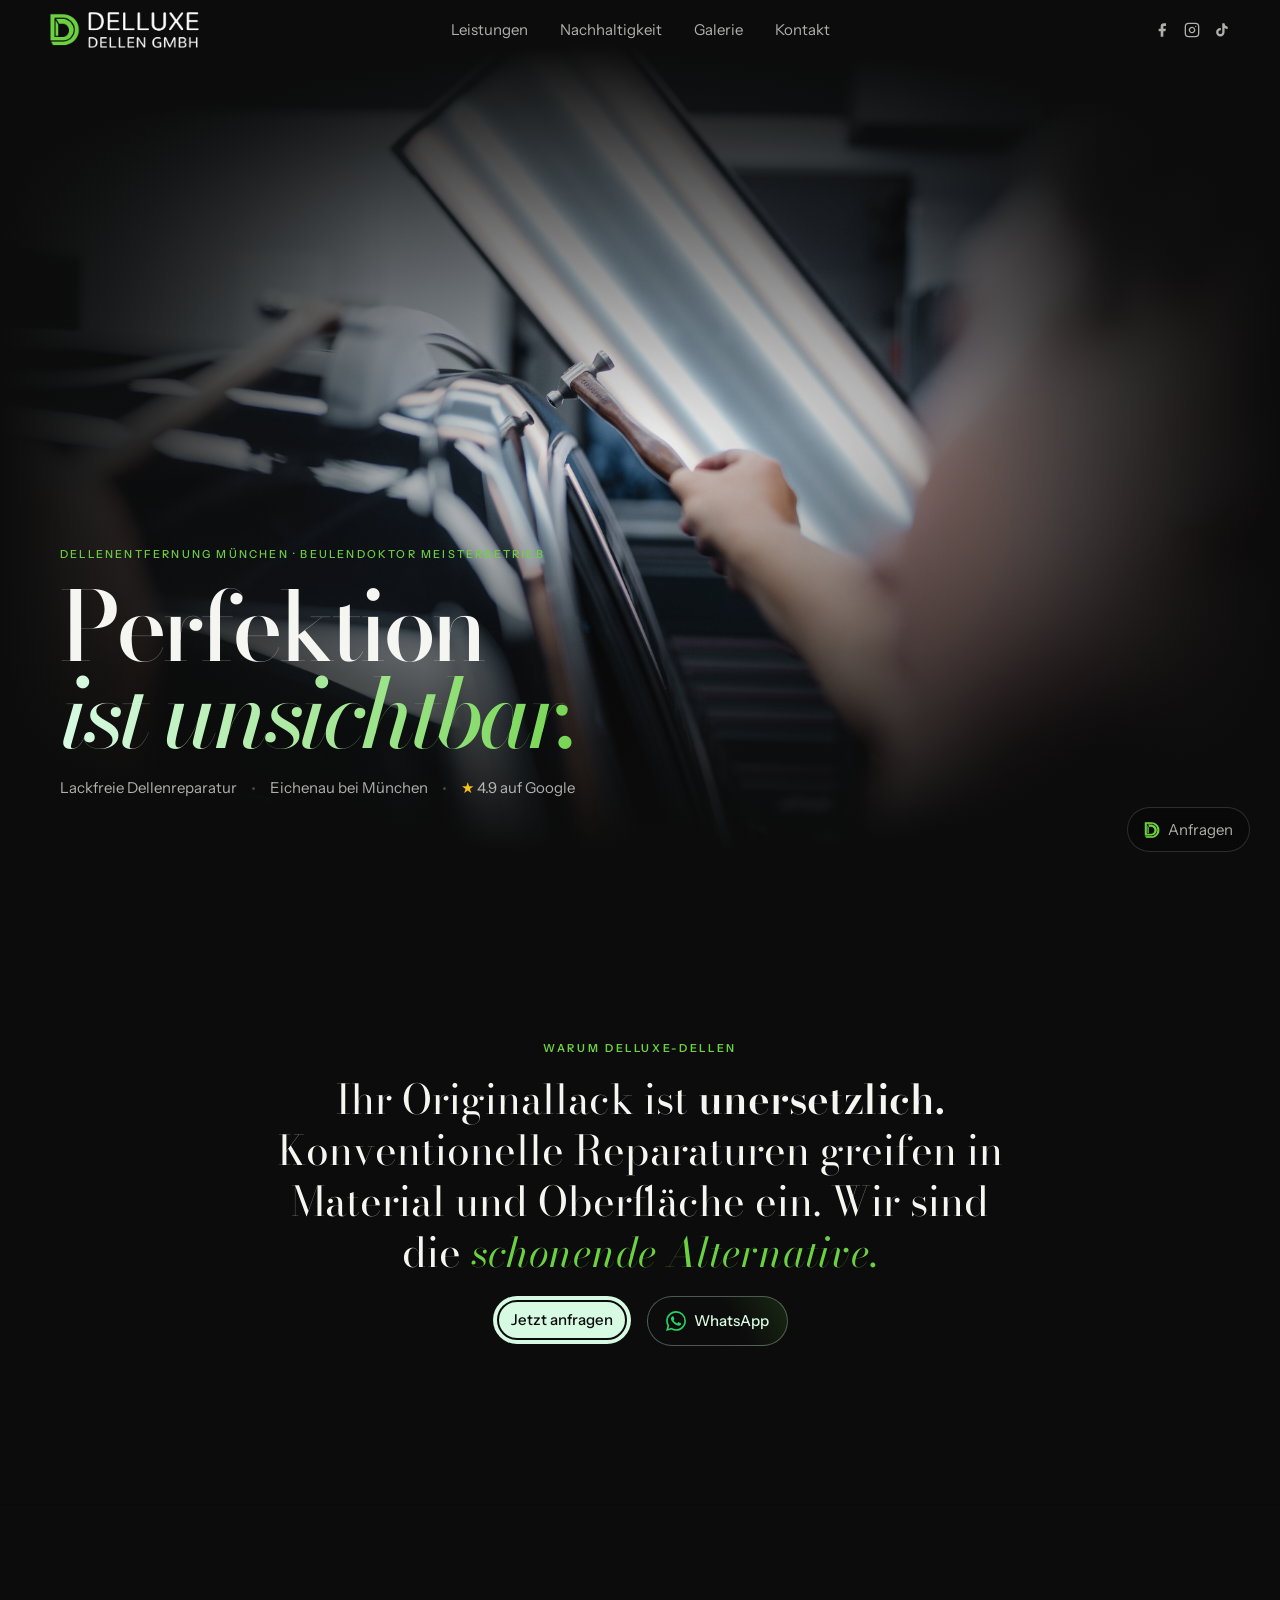
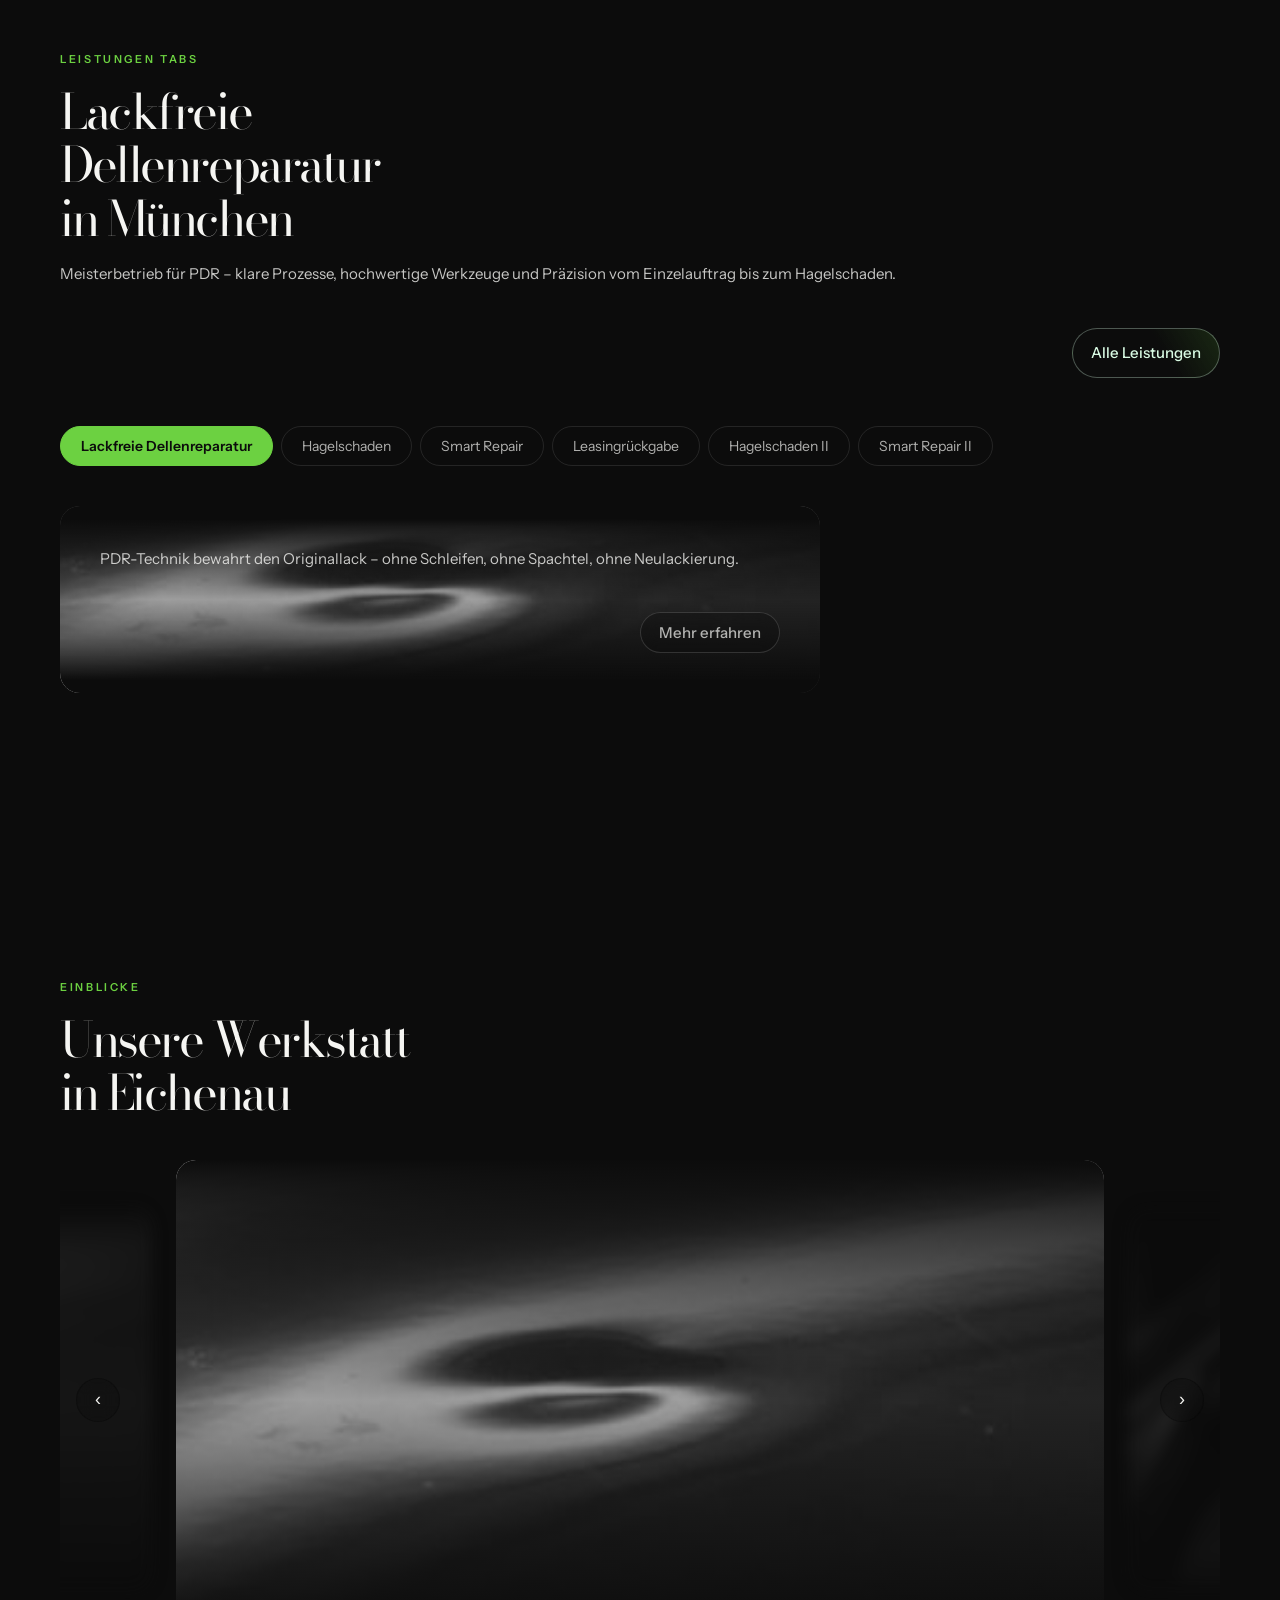
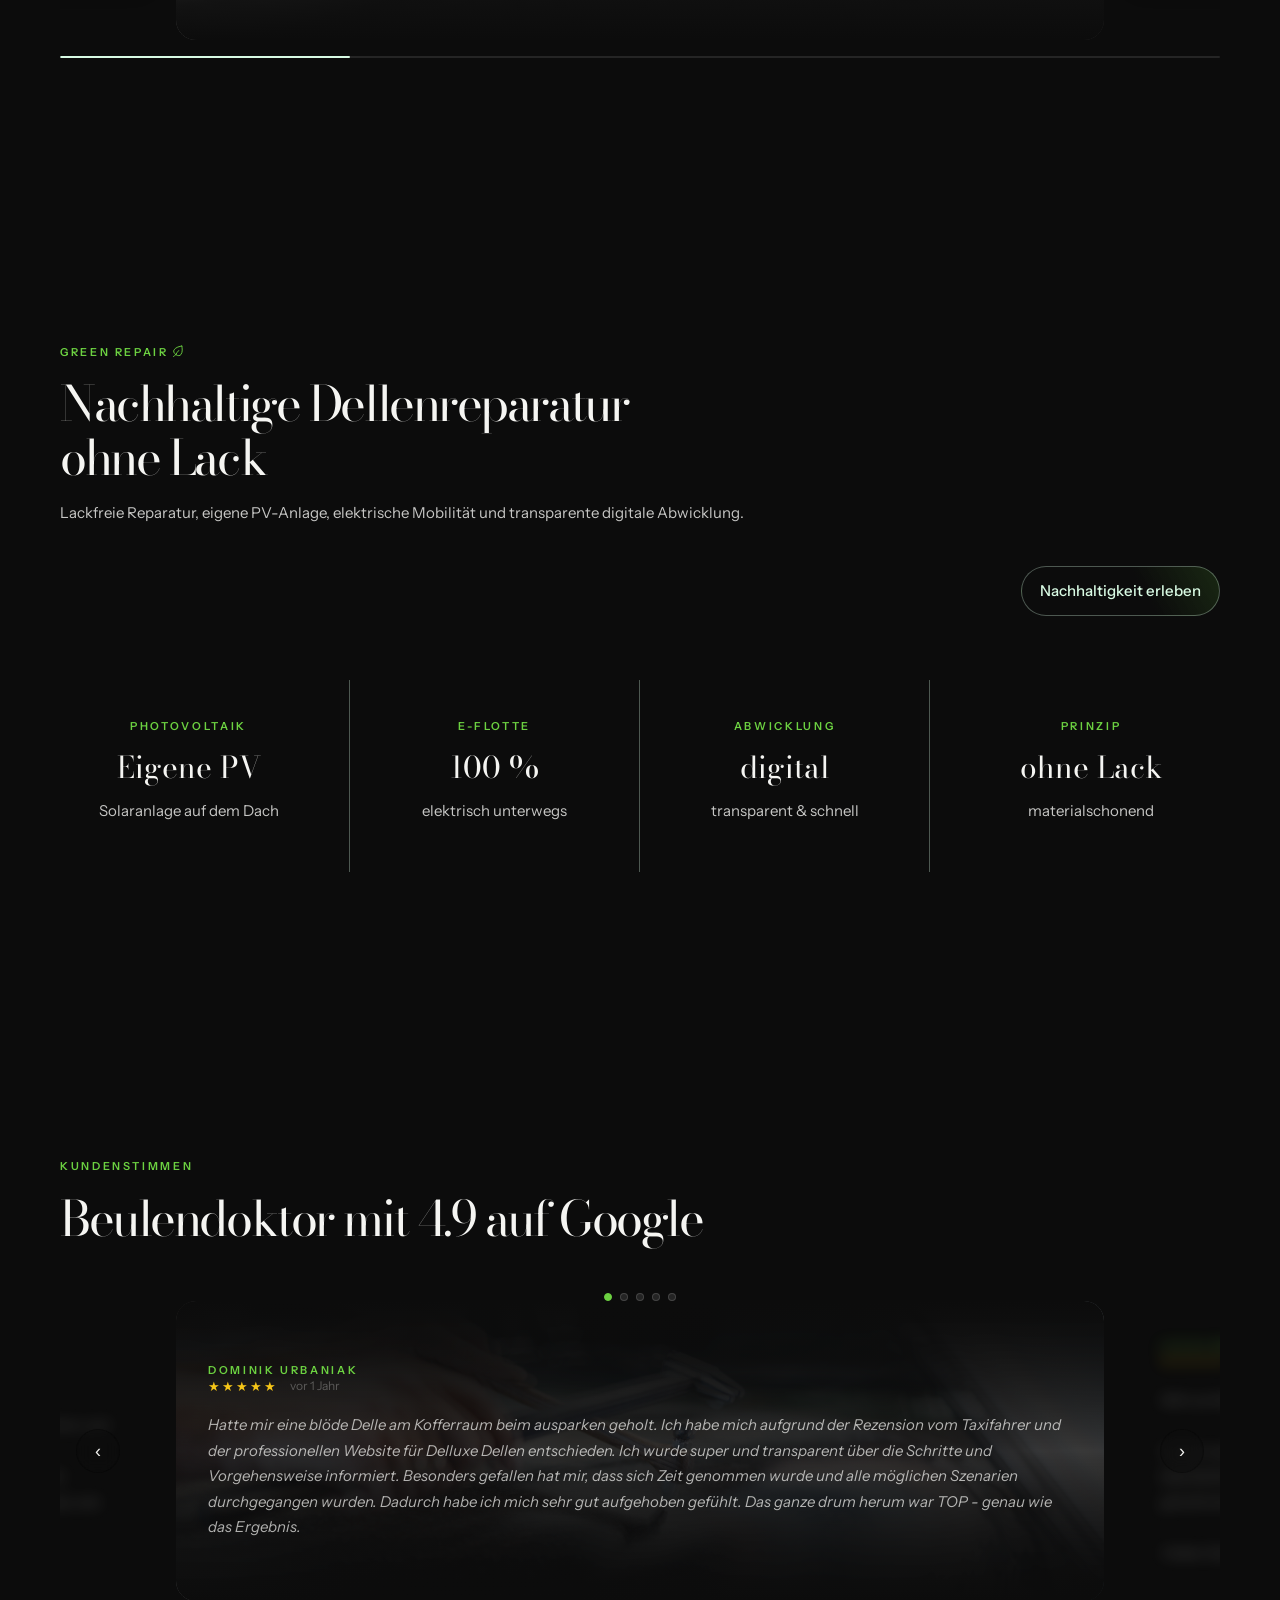
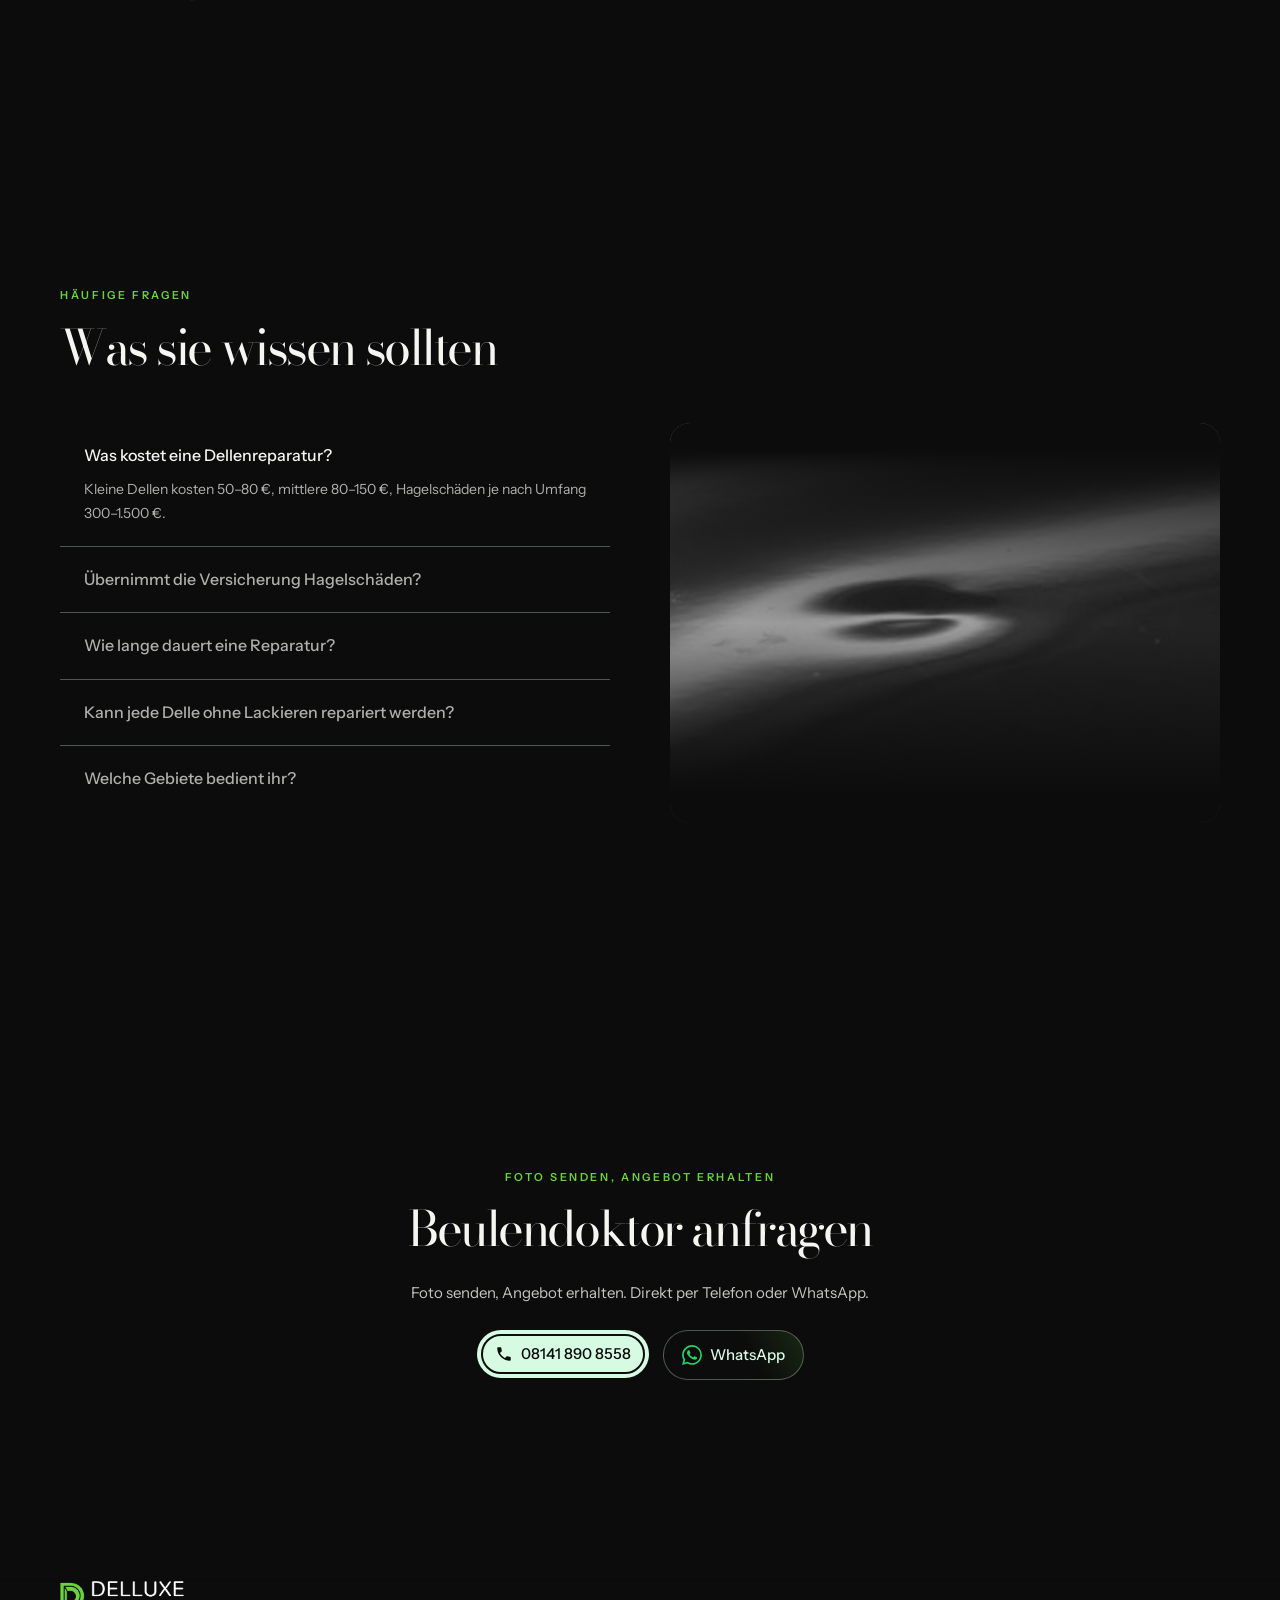
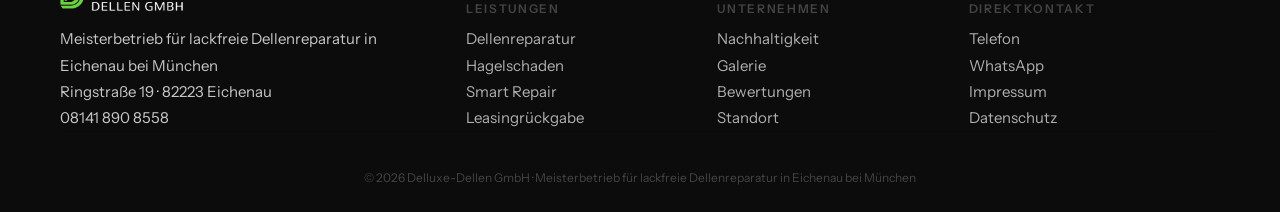
==== commit 379f16f7: "Enfernen Alternativ-Buttons + Services" ====
--- a/index.html
+++ b/index.html
@@ -63,10 +63,6 @@
     *, *::before, *::after { box-sizing: border-box; margin: 0; padding: 0; }
 
     :root {
-      --test_green1: #a8e890;
-      --test_green2: #b8f0a0;
-      --test_green3: #c5f0b0;
-      --test_green4: #d4f5c0;
       --delluxe_green:        #6cd141;
       --delluxe_green_transparent25: #6cd14125;
       --softgreen:            #dcffe8fa;
@@ -152,56 +148,6 @@
     .btn--small   { padding: 6px 18px; font-size: 15px; }
     .btn--secondary { background: linear-gradient(60deg, var(--delluxe_black) 60%, var(--delluxe_green_transparent25) 100%); color: var(--softgreen); border: 1px solid var(--softgreen_transparent50); }
 
-    /* ── ALTERNATIVE BUTTON-VARIANTEN ── */
-    /* Outline: kein Fill, nur softgreen-Rand */
-    .btn--ghostgreen   { background: var(--delluxe_green_transparent25); border: 1px solid var(--white_transparent15); color: var(--delluxe_green); backdrop-filter: blur(8px); }
-    .btn--ghostgreenII   { background: var(--delluxe_black_transparent55); border: 1px solid var(--white_transparent15); color: var(--delluxe_green); backdrop-filter: blur(8px); }
-
-    .btn--secondary_transparent { background: linear-gradient(60deg, transparent 60%, var(--delluxe_green_transparent25) 100%); color: var(--softgreen); border: 1px solid var(--softgreen_transparent50); backdrop-filter: blur(8px);}
-    .btn--secondary_transparent_green { background: linear-gradient(60deg, transparent 60%, var(--delluxe_green_transparent25) 100%); color: var(--delluxe_green); border: 1px solid var(--softgreen_transparent50); backdrop-filter: blur(8px);}
-
-.btn--green1 { background: var(--test_green1); color: var(--delluxe_black);border: none; }
-.btn--green2 { background: var(--test_green2); color: var(--delluxe_black);border: none; }
-.btn--green3 { background: var(--test_green3); color: var(--delluxe_black);border: none; }
-.btn--green4 { background: var(--test_green4); color: var(--delluxe_black);border: none; }
-.btn--secondary1 { background: linear-gradient(60deg, transparent 60%, var(--delluxe_green_transparent25) 100%); color: var(--test_green1); border: 1px solid var(--softgreen_transparent50); }
-.btn--secondary2 { background: linear-gradient(60deg, transparent 60%, var(--delluxe_green_transparent25) 100%); color: var(--test_green2); border: 1px solid var(--softgreen_transparent50); }
-.btn--secondary3 { background: linear-gradient(60deg, transparent 60%, var(--delluxe_green_transparent25) 100%); color: var(--test_green3); border: 1px solid var(--softgreen_transparent50); }
-.btn--secondary4 { background: linear-gradient(60deg, transparent 60%, var(--delluxe_green_transparent25) 100%); color: var(--test_green4); border: 1px solid var(--softgreen_transparent50); }
-
-    .btn--outline {
-      background: transparent;
-      border: 1.5px solid var(--softgreen);
-      color: var(--softgreen);
-    }
-    .btn--outline:hover { background: var(--softgreen_transparent10); color: var(--softgreen); }
-
-    /* Solid: kräftiges Delluxe-Grün */
-    .btn--solid-green {
-      background: var(--delluxe_green);
-      color: var(--delluxe_black);
-      border: none;
-    }
-    .btn--solid-green:hover { color: var(--delluxe_black); filter: brightness(1.1); }
-
-    /* White: hell, hoher Kontrast */
-    .btn--white {
-      background: var(--delluxe_white);
-      color: var(--delluxe_black);
-      border: none;
-    }
-    .btn--white:hover { color: var(--delluxe_black); }
-
-    /* Gold: Premium-Akzent */
-    .btn--gold {
-      background: transparent;
-      border: 1.5px solid var(--delluxe_green);
-      color: var(--delluxe_green);
-    }
-    .btn--gold:hover { background: #f5c51815; color: var(--gold); }
-
-    .btn-demo { display: flex; flex-wrap: wrap; gap: 12px; margin-top: 40px; padding-top: 32px; border-top: 1px solid var(--white_transparent10); }
-    .btn-demo__label { font-size: 11px; color: var(--softgrey50); letter-spacing: .08em; text-transform: uppercase; margin-bottom: 16px; width: 100%; }
     /* ════════════════════════════
        NAVIGATION
     ════════════════════════════ */
@@ -870,93 +816,6 @@
               WhatsApp
            </a>
           </div>
-    </div>
-    <div class="btn-demo">
-            <div class="btn-demo__label">Button-Alternativen</div>
-            <a href="#" class="btn btn--outline">Outline</a>
-            <a href="#" class="btn btn--solid-green">Solid Green</a>
-            <a href="#" class="btn btn--white">White</a>
-            <a href="#" class="btn btn--gold">Gold</a>
-            <a href="#" class="btn btn--ghostgreen">GhostgreenI</a>
-            <a href="#" class="btn btn--ghostgreenII">GhostgreenII</a>
-            <a href="#" class="btn btn--secondary_transparent_green">second grün trans</a>
-            </div><div class="btn-demo">
-            <a href="#" class="btn btn--green1">green 1</a>
-            <a href="#" class="btn btn--secondary1">green 1</a>
-            </div><div class="btn-demo">
-            <a href="#" class="btn btn--green2">green 2</a>
-            <a href="#" class="btn btn--secondary2">green 2</a>
-            </div><div class="btn-demo">
-            <a href="#" class="btn btn--green3">green 3</a>
-            <a href="#" class="btn btn--secondary3">green 3</a>
-            </div><div class="btn-demo">
-            <a href="#" class="btn btn--green4">green 4</a>
-            <a href="#" class="btn btn--secondary4">green 4</a>
-          </div>
-  </section>
-
-  <!-- ═══ LEISTUNGEN ═══ -->
-  <section class="services" id="leistungen">
-    <div class="container">
-      <div class="section-header reveal">
-        <div>
-          <span class="eyebrow">Leistungen</span>
-          <h2 class="section-title">Lackfreie<br>Dellenreparatur<br>in München</h2>
-        </div>
-        <div style="display: flex; flex-direction: column; gap: 24px;">
-          <p class="section-text">Meisterbetrieb für PDR &ndash; klare Prozesse, hochwertige Werkzeuge und Präzision vom Einzelauftrag bis zum Hagelschaden.</p>
-          <a href="#Leistungen" class="btn btn--secondary">Alle Leistungen</a>
-        </div>
-      </div>
-      <div class="svc-slider" id="svcSlider">
-        <div class="svc-slider__track" id="svcTrack">
-          <article class="svc-slide">
-            <div class="svc-slide__bg" style="background-image: linear-gradient(180deg, var(--delluxe_black) 0%, var(--delluxe_black_transparent55) 50%, var(--delluxe_black) 93%), url('images/DiaShow/dellen-entfernen-muenchen-400x284.jpg');"></div>
-            <span class="service-card__number">I</span>
-            <h3 class="subtitle">Lackfreie Dellenreparatur</h3>
-            <p class="section-text">PDR-Technik bewahrt den Originallack &ndash; ohne Schleifen, ohne Spachtel, ohne Neulackierung.</p>
-            <a href="#Dellenreparatur" class="btn btn--secondary_transparent_green btn--small">Mehr erfahren</a>
-          </article>
-          <article class="svc-slide">
-            <div class="svc-slide__bg" style="background-image: linear-gradient(180deg, var(--delluxe_black) 0%, var(--delluxe_black_transparent55) 50%, var(--delluxe_black) 100%), url('images/DiaShow/delluxe-sonstiger-service-400x450.jpg');"></div>
-            <span class="service-card__number">II</span>
-            <h3 class="subtitle">Hagelschaden</h3>
-            <p class="section-text">Strukturierte Instandsetzung nach Hagelereignissen mit professioneller Versicherungsabwicklung.</p>
-            <a href="#Dellenreparatur" class="btn btn--ghostgreenII btn--small">Mehr erfahren</a>
-          </article>
-          <article class="svc-slide">
-            <div class="svc-slide__bg" style="background-image: linear-gradient(180deg, var(--delluxe_black) 0%, var(--delluxe_black_transparent55) 50%, var(--delluxe_black) 100%), url('images/DiaShow/delluxe-dellenentfernen-ohne-lackieren-400x284.jpg');"></div>
-            <span class="service-card__number">III</span>
-            <h3 class="subtitle">Smart Repair</h3>
-            <p class="section-text">Gezielte Reparatur kleiner Schäden mit sauberem Finish und wirtschaftlichem Ergebnis.</p>
-            <a href="#Smart%20Repair" class="btn btn--secondary_transparent btn--small">Mehr erfahren</a>
-          </article>
-          <article class="svc-slide">
-            <div class="svc-slide__bg" style="background-image: linear-gradient(180deg, var(--delluxe_black) 0%, var(--delluxe_black_transparent55) 50%, var(--delluxe_black) 100%), url('images/DiaShow/delluxe-mobiler-dellenservice-400x284.jpg');"></div>
-            <span class="service-card__number">IV</span>
-            <h3 class="subtitle">Leasingrückgabe</h3>
-            <p class="section-text">Optische Aufbereitung vor Rückgabe &ndash; Minderwerte und Nachzahlungen vermeiden.</p>
-            <a href="#" class="service-card__link">Mehr erfahren</a>
-          </article>
-          <article class="svc-slide">
-            <div class="svc-slide__bg" style="background-image: linear-gradient(180deg, var(--delluxe_black) 0%, var(--delluxe_black_transparent55) 50%, var(--delluxe_black) 100%), url('images/DiaShow/delluxe-sonstiger-service-400x450.jpg');"></div>
-            <span class="service-card__number">V</span>
-            <h3 class="subtitle">Hagelschaden</h3>
-            <p class="section-text">Strukturierte Instandsetzung nach Hagelereignissen mit professioneller Versicherungsabwicklung.</p>
-            <a href="#Dellenreparatur" class="btn btn--ghost btn--small">Mehr erfahren</a>
-          </article>
-          <article class="svc-slide">
-            <div class="svc-slide__bg" style="background-image: linear-gradient(180deg, var(--delluxe_black) ,0%, var(--delluxe_black_transparent55) 50%, var(--delluxe_black) 100%), url('images/DiaShow/delluxe-dellenentfernen-ohne-lackieren-400x284.jpg');"></div>
-            <span class="service-card__number">VI</span>
-            <h3 class="subtitle">Smart Repair</h3>
-            <p class="section-text">Gezielte Reparatur kleiner Schäden mit sauberem Finish und wirtschaftlichem Ergebnis.</p>
-            <a href="#Smart%20Repair" class="btn btn--ghost btn--small">Mehr erfahren</a>
-          </article>
-        </div>
-        <button class="svc-slider__btn svc-slider__btn--prev" id="svcPrev" aria-label="Vorherige Karte">&#8249;</button>
-        <button class="svc-slider__btn svc-slider__btn--next" id="svcNext" aria-label="Nächste Karte">&#8250;</button>
-      </div>
-      <div class="slider-dots" id="svcDots" style="margin-top: 12px;"></div>
     </div>
   </section>
 
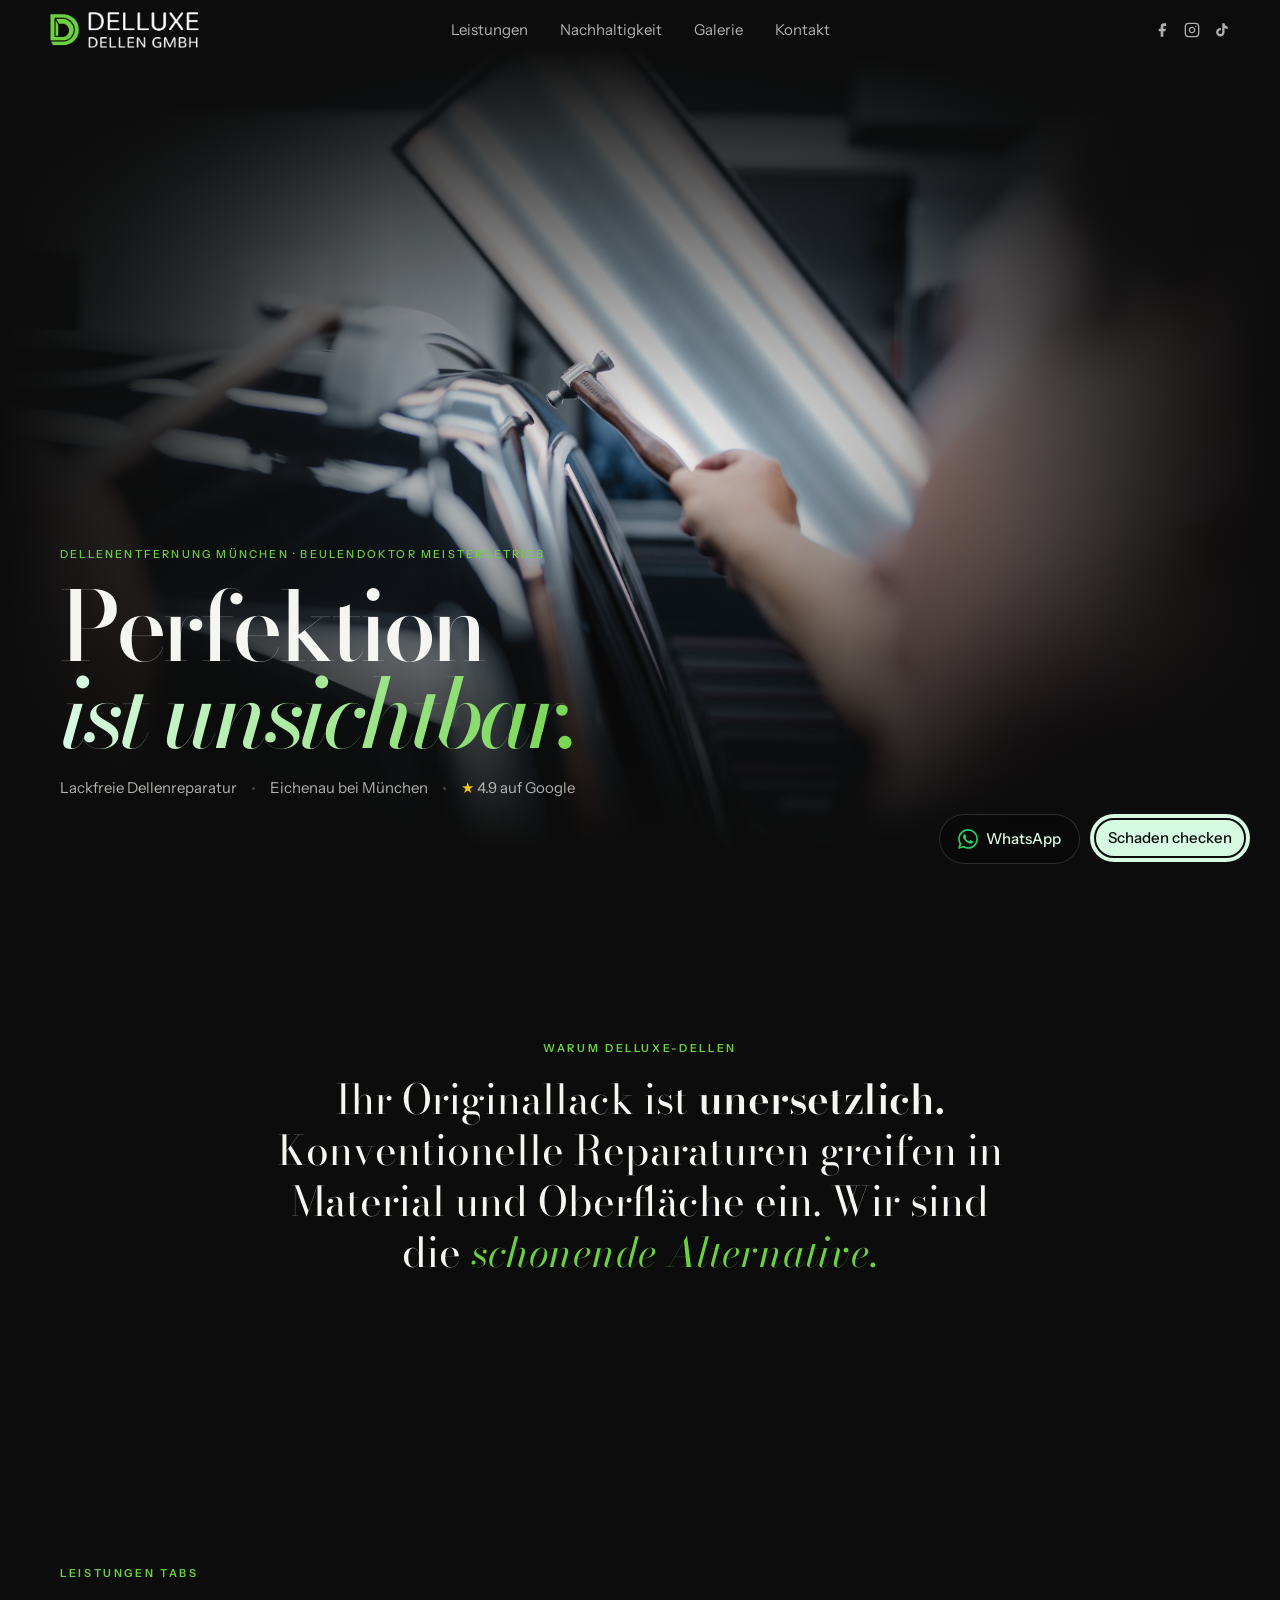
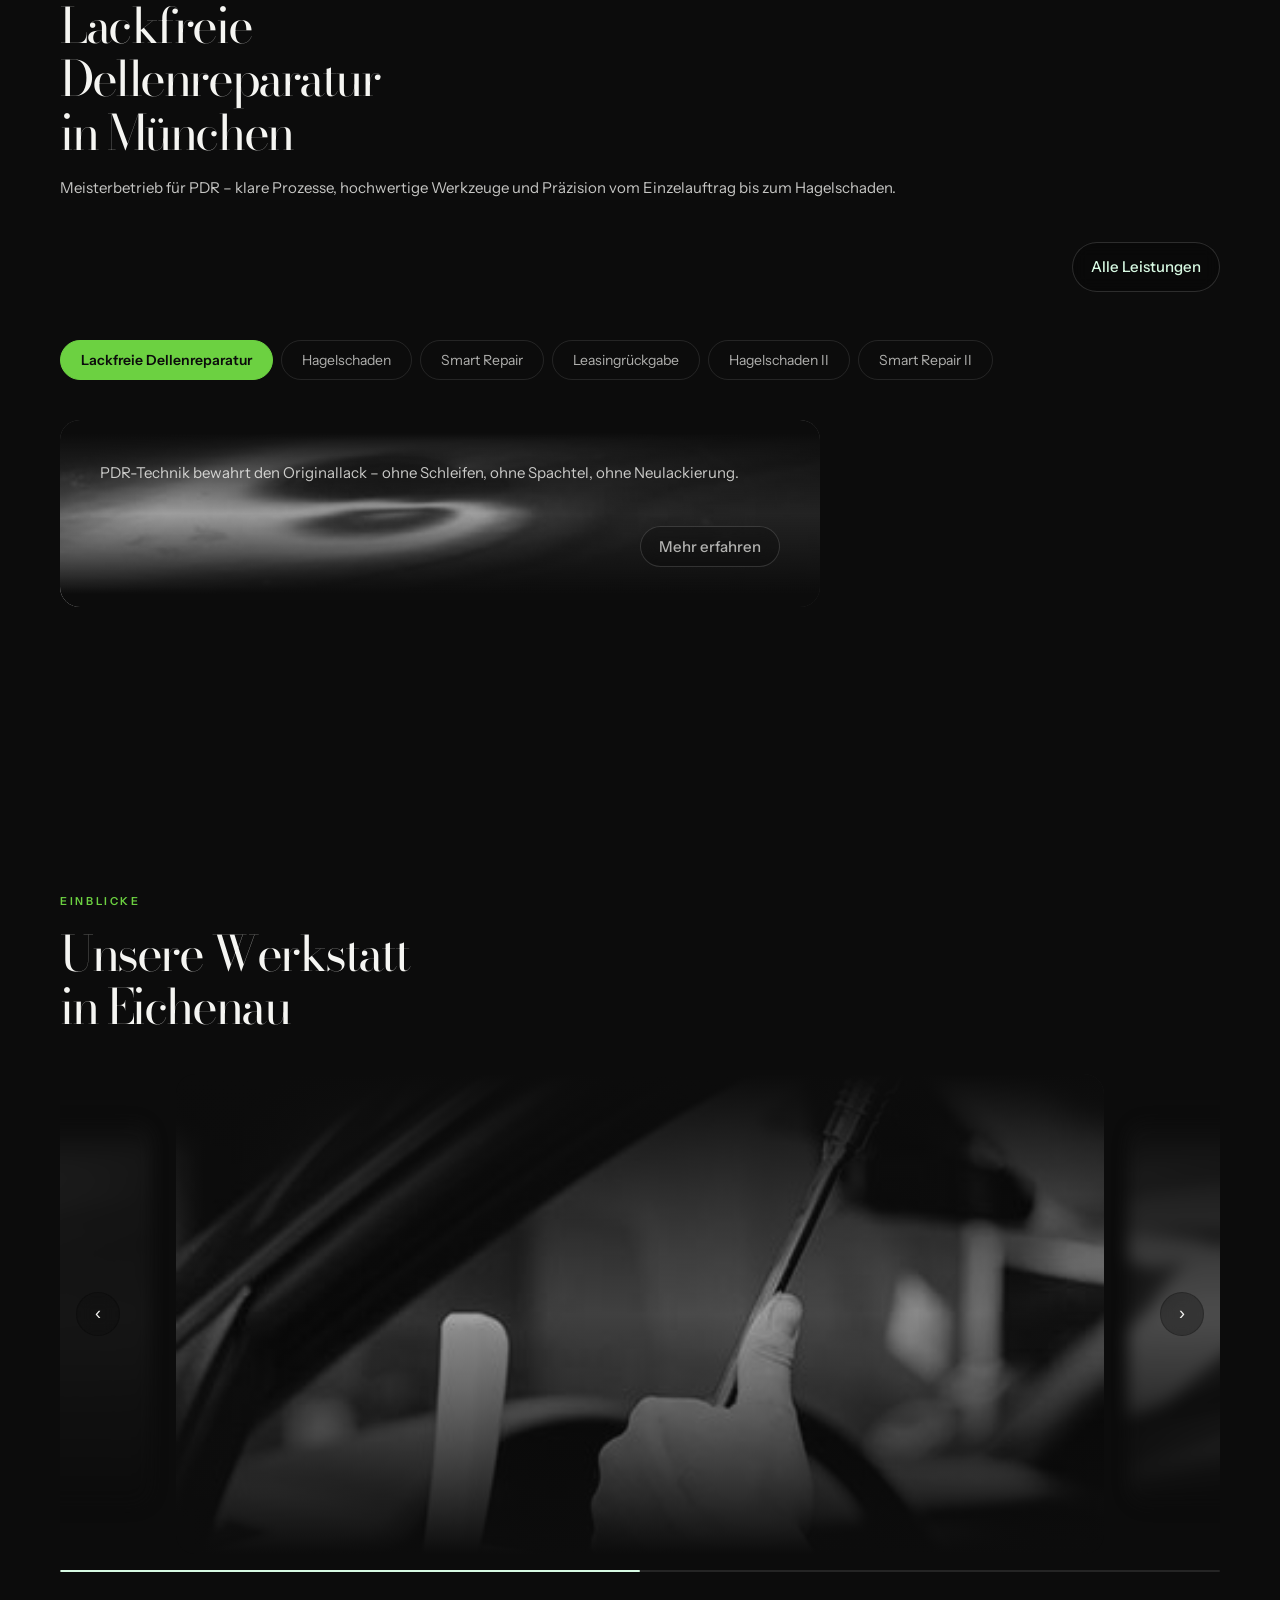
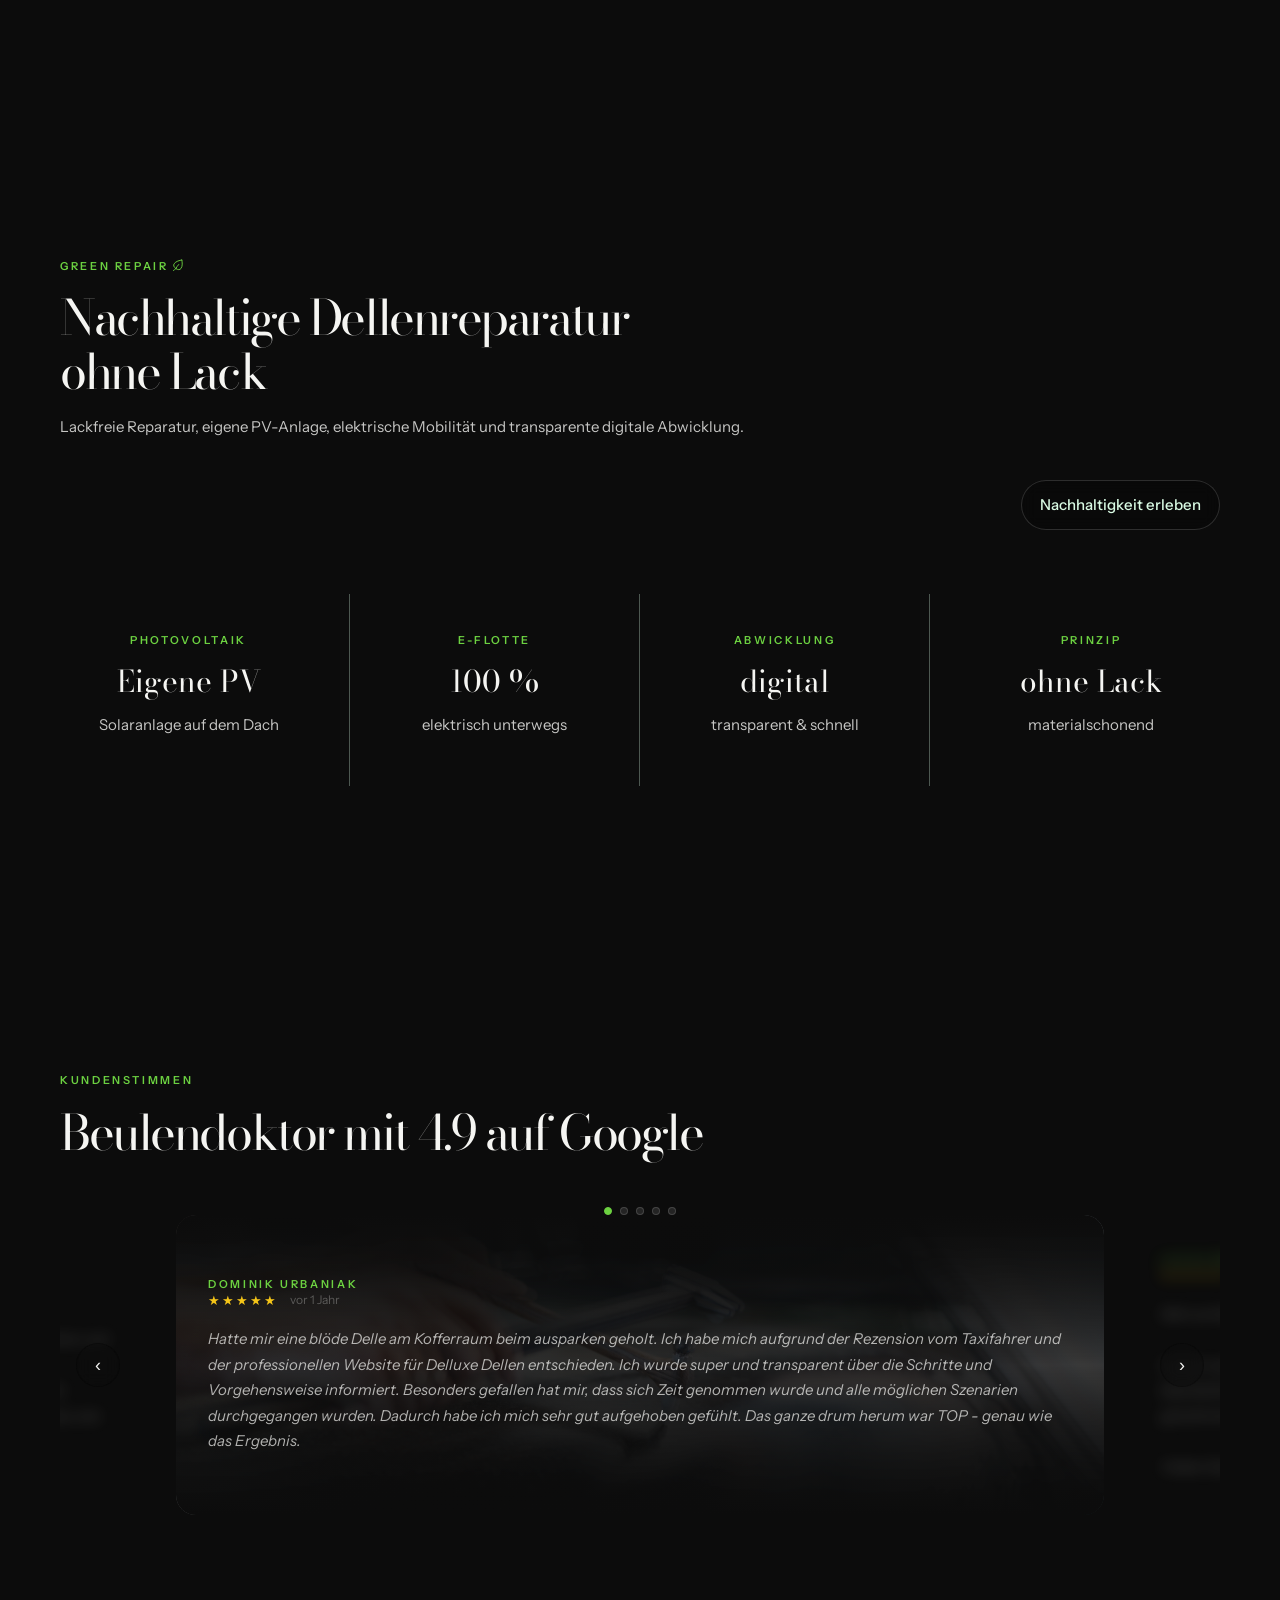
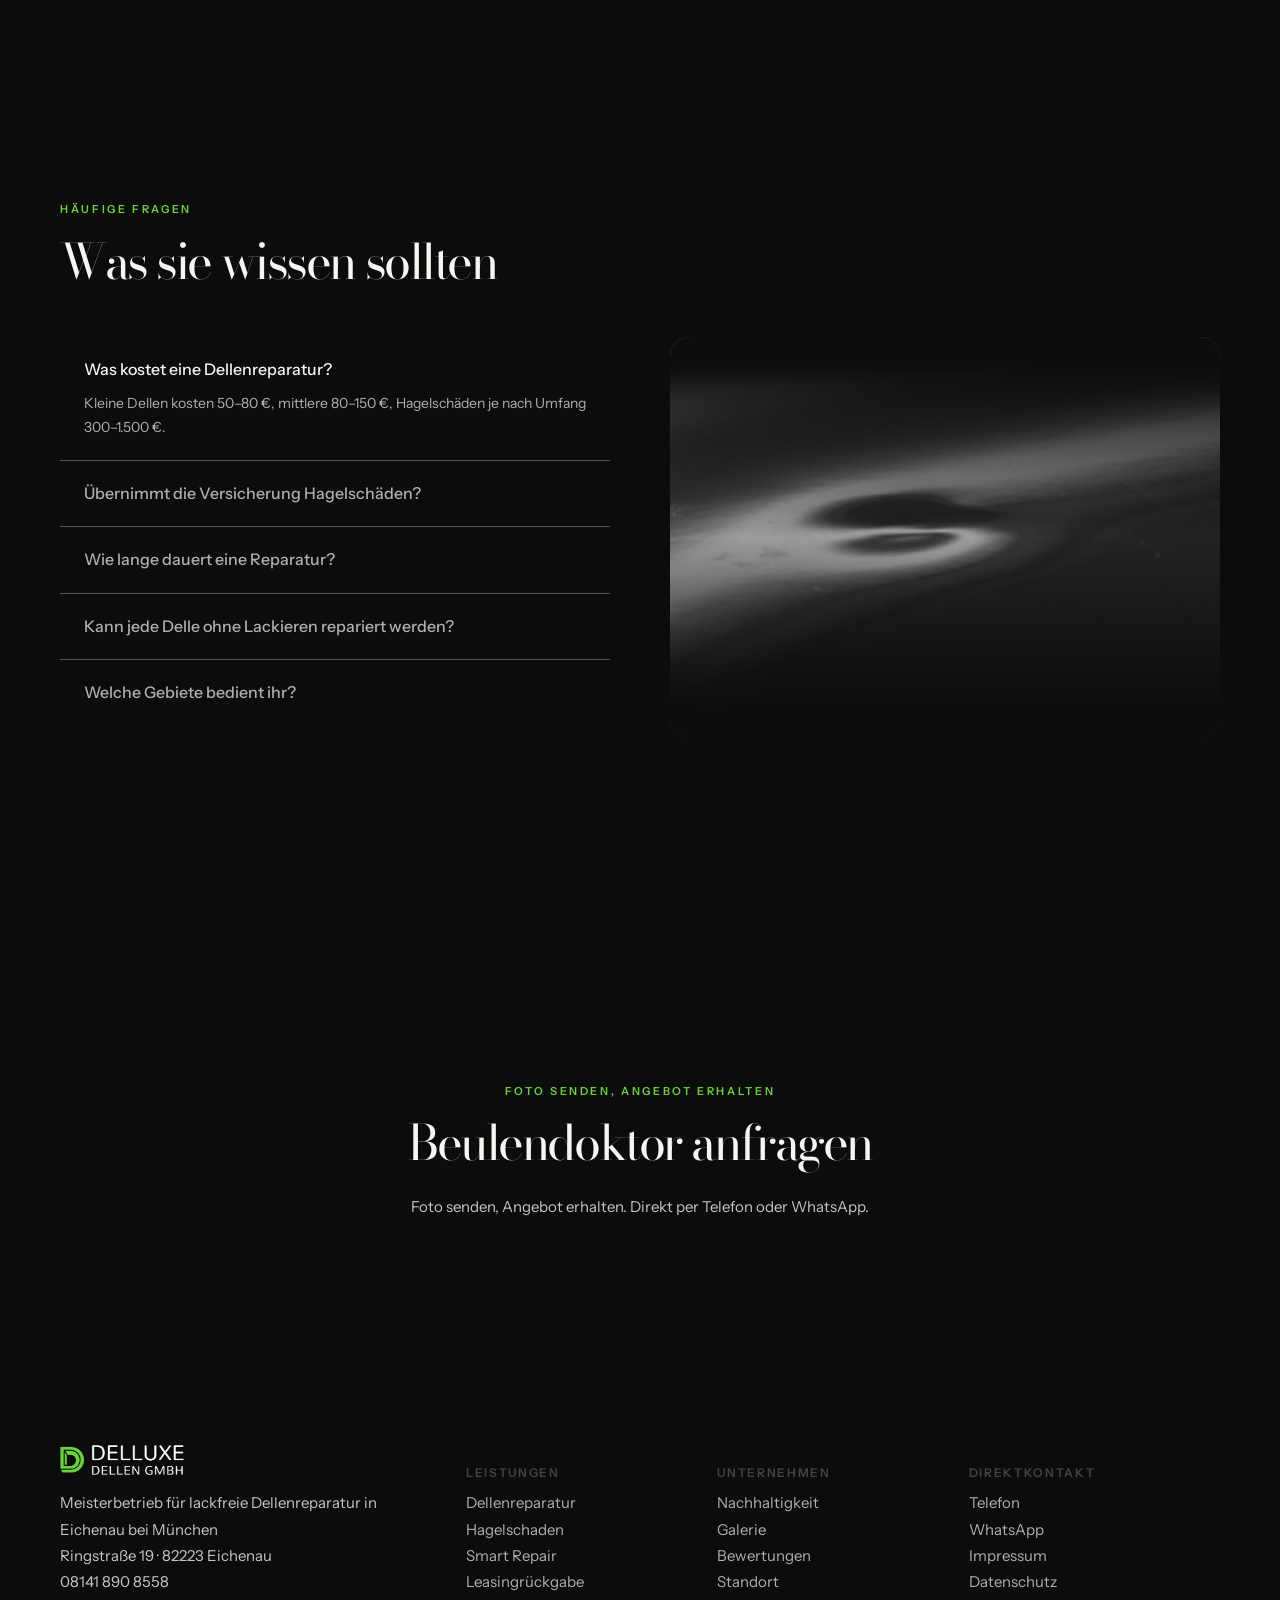
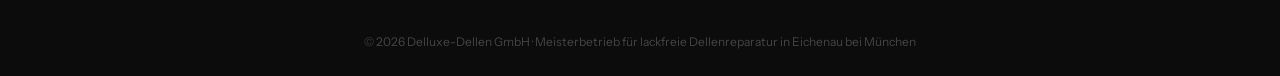
==== commit c879c999: "neue Floater" ====
--- a/index.html
+++ b/index.html
@@ -146,8 +146,8 @@
     .btn--green:hover { color: var(--delluxe_black)}
     .btn--ghost   { background: var(--black_transparent20); border: 1px solid var(--white_transparent15); color: var(--softgrey70); backdrop-filter: blur(8px); }
     .btn--small   { padding: 6px 18px; font-size: 15px; }
-    .btn--secondary { background: linear-gradient(60deg, var(--delluxe_black) 60%, var(--delluxe_green_transparent25) 100%); color: var(--softgreen); border: 1px solid var(--softgreen_transparent50); }
-
+    /*.btn--secondary { background: linear-gradient(60deg, var(--delluxe_black) 60%, var(--delluxe_green_transparent25) 100%); color: var(--softgreen); border: 1px solid var(--softgreen_transparent50); }*/
+    .btn--secondary { background: var(--black_transparent20); color: var(--softgreen); border: 1px solid var(--white_transparent15); backdrop-filter: blur(8px); } 
     /* ════════════════════════════
        NAVIGATION
     ════════════════════════════ */
@@ -186,16 +186,6 @@
     .navbar__social a { color: var(--softgrey70); text-decoration: none; transition: color 0.2s; display: flex; align-items: center; }
     .navbar__social a:hover { color: var(--delluxe_white); }
 
-    .anfragen-float__item {
-      display: inline-flex; align-items: center; gap: 8px;
-      padding: 8px 18px; border-radius: 999px;
-      font-size: 15px; font-family: 'Instrument Sans', sans-serif;
-      color: var(--softgrey70); text-decoration: none; white-space: nowrap;
-      background: var(--black_transparent20); border: 1px solid var(--white_transparent15);
-      backdrop-filter: blur(8px);
-      transition: box-shadow 0.2s, transform 0.2s;
-    }
-    .anfragen-float__item:hover { color: var(--delluxe_white); box-shadow: 0 3px 12px var(--white_transparent10); transform: translateY(-1px); }
 
     /* ════════════════════════════
        HERO
@@ -266,7 +256,6 @@
     }
     .statement__title strong { font-weight: 600; }
     .statement__title italic_green { font-style: italic; color: var(--delluxe_green); }
-    .statement__buttons { padding: 18px; display: flex; gap: 16px; justify-content: center; flex-wrap: wrap; }
 
     /* ════════════════════════════
        LEISTUNGEN
@@ -518,8 +507,7 @@
     }
     .cta__title   { font-family: 'Bodoni Moda', serif; font-size: clamp(36px, 4.5vw, 64px); font-weight: 300; color: var(--delluxe_white); margin-bottom: 16px; position: relative; }
     .cta__text    { font-size: 15px; color: var(--softgrey70); margin-bottom: 48px; position: relative; }
-    .cta__actions { display: flex; align-items: center; justify-content: center; gap: 14px; flex-wrap: wrap; position: relative; }
-
+    
     /* ════════════════════════════
        FOOTER
     ════════════════════════════ */
@@ -537,27 +525,10 @@
     .footer__copyright    { font-size: 12px; color: var(--mediumgrey); }
 
     /* ════════════════════════════
-       WHATSAPP FLOAT
+       CTA FLOAT
     ════════════════════════════ */
-    .anfragen-float { position: fixed; bottom: 48px; right: max(30px, calc((100vw - var(--max-width)) / 2)); z-index: 300; display: flex; flex-direction: column-reverse; align-items: flex-end; gap: 10px; transition: bottom 0.3s ease, transform 0.3s ease; }
-    .anfragen-float.scrollhide { transform: translateY(-10%); }
-    .anfragen-float__trigger {
-      display: inline-flex; align-items: center; gap: 8px;
-      background: var(--black_transparent20); border: 1px solid var(--white_transparent15);
-      border-radius: 999px; padding: 12px 16px;
-      font-size: 15px; font-family: 'Instrument Sans', sans-serif; color: var(--softgrey70);
-      cursor: pointer; backdrop-filter: blur(8px);
-      transition: border-color 0.2s, box-shadow 0.2s, transform 0.2s;
-    }
-    .anfragen-float__trigger:hover { color: var(--delluxe_white); box-shadow: 0 3px 12px var(--white_transparent10); transform: translateY(-1px); }
-    .anfragen-float__menu {
-      display: flex; flex-direction: column; align-items: flex-end; gap: 8px;
-      opacity: 0; pointer-events: none;
-      transform: translateY(6px);
-      transition: opacity 0.2s, transform 0.2s;
-    }
-    .anfragen-float:hover .anfragen-float__menu { opacity: 1; pointer-events: auto; transform: translateY(0); }
-    .anfragen-float:hover .anfragen-float__trigger { border-color: transparent; box-shadow: none; transform: none; }
+    .cta-float { position: fixed; bottom: 36px; right: max(30px, calc((100vw - var(--max-width)) / 2)); z-index: 300; display: flex; flex-direction: row; align-items: center; gap: 10px; transition: bottom 0.3s ease, opacity 0.2s, transform 0.2s; }
+    .cta-float.scrollhide { transform: translateY(15%); }
 
     /* ════════════════════════════
        MOBILE NAV
@@ -668,7 +639,6 @@
       .navbar__mobile-bar.is-open .navbar__hamburger .bar:nth-child(3) { transform: translateY(-6.5px) rotate(-45deg); }
       .navbar__mobile-panel { display: block; }
       .navbar__mobile-bar.scrollhide { transform: translateY(-15%); }
-      .anfragen-float__item { padding: 6px 10px; border-radius: 999px; border: 1px solid var(--white_transparent10); background: var(--black_transparent20); }
       .hero__title { font-size: clamp(52px, 14vw, 80px); }
       .hero__subtitle {flex-wrap: wrap; gap: 3px 12px; font-size: clamp(11px, 3.2vw, 15px); }
       .hero__subtitle span { white-space: nowrap; }
@@ -690,7 +660,8 @@
       .faq-full { display: block; }
       .faq-image { display: none; }
       .slider__btn { display: none; }
-      .anfragen-float { right: 18px; }
+      .cta-float { left: 50%; right: auto; transform: translateX(-50%); bottom: 16px; }
+      .cta-float.scrollhide { transform: translateX(-50%) translateY(15%); }
       .footer__bottom { flex-direction: column; align-items: flex-start; padding-top: 8px; }
 
       .footer__table thead { display: block; margin-bottom: 8px; }
@@ -809,13 +780,6 @@
             Konventionelle Reparaturen greifen in<br>Material und Oberfläche ein. Wir sind<br>die <italic_green>schonende Alternative.</italic_green>
           </h2>
           
-          <div class="statement__buttons">
-            <a href="#kontakt" class="btn btn--green">Jetzt anfragen</a>
-                       <a href="https://wa.me/4917622835683" class="btn btn--secondary" target="_blank" rel="noopener">
-              <svg viewBox="0 0 24 24" width="20" height="20" fill="#25D366"><path d="M17.472 14.382c-.297-.149-1.758-.867-2.03-.967-.273-.099-.471-.148-.67.15-.197.297-.767.966-.94 1.164-.173.199-.347.223-.644.075-.297-.15-1.255-.463-2.39-1.475-.883-.788-1.48-1.761-1.653-2.059-.173-.297-.018-.458.13-.606.134-.133.298-.347.446-.52.149-.174.198-.298.298-.497.099-.198.05-.371-.025-.52-.075-.149-.669-1.612-.916-2.207-.242-.579-.487-.5-.669-.51-.173-.008-.371-.01-.57-.01-.198 0-.52.074-.792.372-.272.297-1.04 1.016-1.04 2.479 0 1.462 1.065 2.875 1.213 3.074.149.198 2.096 3.2 5.077 4.487.709.306 1.262.489 1.694.625.712.227 1.36.195 1.871.118.571-.085 1.758-.719 2.006-1.413.248-.694.248-1.289.173-1.413-.074-.124-.272-.198-.57-.347m-5.421 7.403h-.004a9.87 9.87 0 0 1-5.031-1.378l-.361-.214-3.741.982.998-3.648-.235-.374a9.86 9.86 0 0 1-1.51-5.26c.001-5.45 4.436-9.884 9.888-9.884 2.64 0 5.122 1.03 6.988 2.898a9.825 9.825 0 0 1 2.893 6.994c-.003 5.45-4.437 9.884-9.885 9.884m8.413-18.297A11.815 11.815 0 0 0 12.05 0C5.495 0 .16 5.335.157 11.892c0 2.096.547 4.142 1.588 5.945L.057 24l6.305-1.654a11.882 11.882 0 0 0 5.683 1.448h.005c6.554 0 11.89-5.335 11.893-11.893a11.821 11.821 0 0 0-3.48-8.413z"/></svg>
-              WhatsApp
-           </a>
-          </div>
     </div>
   </section>
 
@@ -1115,13 +1079,6 @@
         <span class="eyebrow">Foto senden, Angebot erhalten</span>
         <h2 class="section-title" style="margin-bottom: 24px;">Beulendoktor anfragen</h2>
         <p class="section-text"style="margin-bottom: 24px;">Foto senden, Angebot erhalten. Direkt per Telefon oder WhatsApp.</p>
-        <div class="cta__actions">
-          <a href="#kontakt" class="btn btn--green"><svg viewBox="0 0 24 24" width="18" height="18" fill="currentColor"><path d="M6.62 10.79c1.44 2.83 3.76 5.14 6.59 6.59l2.2-2.2c.27-.27.67-.36 1.02-.24 1.12.37 2.33.57 3.57.57.55 0 1 .45 1 1V20c0 .55-.45 1-1 1-9.39 0-17-7.61-17-17 0-.55.45-1 1-1h3.5c.55 0 1 .45 1 1 0 1.25.2 2.45.57 3.57.11.35.03.74-.25 1.02l-2.2 2.2z"/></svg>08141 890 8558</a>
-          <a href="https://wa.me/4917622835683" class="btn btn--secondary" target="_blank" rel="noopener">
-            <svg viewBox="0 0 24 24" width="20" height="20" fill="#25D366"><path d="M17.472 14.382c-.297-.149-1.758-.867-2.03-.967-.273-.099-.471-.148-.67.15-.197.297-.767.966-.94 1.164-.173.199-.347.223-.644.075-.297-.15-1.255-.463-2.39-1.475-.883-.788-1.48-1.761-1.653-2.059-.173-.297-.018-.458.13-.606.134-.133.298-.347.446-.52.149-.174.198-.298.298-.497.099-.198.05-.371-.025-.52-.075-.149-.669-1.612-.916-2.207-.242-.579-.487-.5-.669-.51-.173-.008-.371-.01-.57-.01-.198 0-.52.074-.792.372-.272.297-1.04 1.016-1.04 2.479 0 1.462 1.065 2.875 1.213 3.074.149.198 2.096 3.2 5.077 4.487.709.306 1.262.489 1.694.625.712.227 1.36.195 1.871.118.571-.085 1.758-.719 2.006-1.413.248-.694.248-1.289.173-1.413-.074-.124-.272-.198-.57-.347m-5.421 7.403h-.004a9.87 9.87 0 0 1-5.031-1.378l-.361-.214-3.741.982.998-3.648-.235-.374a9.86 9.86 0 0 1-1.51-5.26c.001-5.45 4.436-9.884 9.888-9.884 2.64 0 5.122 1.03 6.988 2.898a9.825 9.825 0 0 1 2.893 6.994c-.003 5.45-4.437 9.884-9.885 9.884m8.413-18.297A11.815 11.815 0 0 0 12.05 0C5.495 0 .16 5.335.157 11.892c0 2.096.547 4.142 1.588 5.945L.057 24l6.305-1.654a11.882 11.882 0 0 0 5.683 1.448h.005c6.554 0 11.89-5.335 11.893-11.893a11.821 11.821 0 0 0-3.48-8.413z"/></svg>
-            WhatsApp
-          </a>
-        </div>
       </div>
     </div>
   </section>
@@ -1199,14 +1156,13 @@
     </div>
   </footer>
 
-  <!-- ═══ ANFRAGEN FLOAT ═══ -->
-  <div class="anfragen-float">
-    <button class="anfragen-float__trigger"><img src="images/Logo/Icon_passend.png" width="16" height="16" alt="" style="vertical-align:middle;">Anfragen</button>
-    <div class="anfragen-float__menu">
-      <a href="tel:+4981418908558" class="anfragen-float__item"><svg viewBox="0 0 24 24" width="16" height="16" fill="currentColor"><path d="M6.62 10.79c1.44 2.83 3.76 5.14 6.59 6.59l2.2-2.2c.27-.27.67-.36 1.02-.24 1.12.37 2.33.57 3.57.57.55 0 1 .45 1 1V20c0 .55-.45 1-1 1-9.39 0-17-7.61-17-17 0-.55.45-1 1-1h3.5c.55 0 1 .45 1 1 0 1.25.2 2.45.57 3.57.11.35.03.74-.25 1.02l-2.2 2.2z"/></svg>08141 890 8558</a>
-      <a href="https://wa.me/4917622835683" class="anfragen-float__item" target="_blank" rel="noopener"><svg viewBox="0 0 24 24" width="16" height="16" fill="#25D366"><path d="M17.472 14.382c-.297-.149-1.758-.867-2.03-.967-.273-.099-.471-.148-.67.15-.197.297-.767.966-.94 1.164-.173.199-.347.223-.644.075-.297-.15-1.255-.463-2.39-1.475-.883-.788-1.48-1.761-1.653-2.059-.173-.297-.018-.458.13-.606.134-.133.298-.347.446-.52.149-.174.198-.298.298-.497.099-.198.05-.371-.025-.52-.075-.149-.669-1.612-.916-2.207-.242-.579-.487-.5-.669-.51-.173-.008-.371-.01-.57-.01-.198 0-.52.074-.792.372-.272.297-1.04 1.016-1.04 2.479 0 1.462 1.065 2.875 1.213 3.074.149.198 2.096 3.2 5.077 4.487.709.306 1.262.489 1.694.625.712.227 1.36.195 1.871.118.571-.085 1.758-.719 2.006-1.413.248-.694.248-1.289.173-1.413-.074-.124-.272-.198-.57-.347m-5.421 7.403h-.004a9.87 9.87 0 0 1-5.031-1.378l-.361-.214-3.741.982.998-3.648-.235-.374a9.86 9.86 0 0 1-1.51-5.26c.001-5.45 4.436-9.884 9.888-9.884 2.64 0 5.122 1.03 6.988 2.898a9.825 9.825 0 0 1 2.893 6.994c-.003 5.45-4.437 9.884-9.885 9.884m8.413-18.297A11.815 11.815 0 0 0 12.05 0C5.495 0 .16 5.335.157 11.892c0 2.096.547 4.142 1.588 5.945L.057 24l6.305-1.654a11.882 11.882 0 0 0 5.683 1.448h.005c6.554 0 11.89-5.335 11.893-11.893a11.821 11.821 0 0 0-3.48-8.413z"/></svg>WhatsApp</a>
-      <a href="#kontakt" class="anfragen-float__item"><svg viewBox="0 0 24 24" height="17" fill="currentColor"><path d="M20 4H4c-1.1 0-2 .9-2 2v12c0 1.1.9 2 2 2h16c1.1 0 2-.9 2-2V6c0-1.1-.9-2-2-2zm0 4-8 5-8-5V6l8 5 8-5v2z"/></svg>Mail</a>
-    </div>
+  <!-- ═══ CTA FLOAT ═══ -->
+  <div class="cta-float">
+    <a href="https://wa.me/4917622835683" class="btn btn--secondary" target="_blank" rel="noopener">
+      <svg viewBox="0 0 24 24" width="20" height="20" fill="#25D366"><path d="M17.472 14.382c-.297-.149-1.758-.867-2.03-.967-.273-.099-.471-.148-.67.15-.197.297-.767.966-.94 1.164-.173.199-.347.223-.644.075-.297-.15-1.255-.463-2.39-1.475-.883-.788-1.48-1.761-1.653-2.059-.173-.297-.018-.458.13-.606.134-.133.298-.347.446-.52.149-.174.198-.298.298-.497.099-.198.05-.371-.025-.52-.075-.149-.669-1.612-.916-2.207-.242-.579-.487-.5-.669-.51-.173-.008-.371-.01-.57-.01-.198 0-.52.074-.792.372-.272.297-1.04 1.016-1.04 2.479 0 1.462 1.065 2.875 1.213 3.074.149.198 2.096 3.2 5.077 4.487.709.306 1.262.489 1.694.625.712.227 1.36.195 1.871.118.571-.085 1.758-.719 2.006-1.413.248-.694.248-1.289.173-1.413-.074-.124-.272-.198-.57-.347m-5.421 7.403h-.004a9.87 9.87 0 0 1-5.031-1.378l-.361-.214-3.741.982.998-3.648-.235-.374a9.86 9.86 0 0 1-1.51-5.26c.001-5.45 4.436-9.884 9.888-9.884 2.64 0 5.122 1.03 6.988 2.898a9.825 9.825 0 0 1 2.893 6.994c-.003 5.45-4.437 9.884-9.885 9.884m8.413-18.297A11.815 11.815 0 0 0 12.05 0C5.495 0 .16 5.335.157 11.892c0 2.096.547 4.142 1.588 5.945L.057 24l6.305-1.654a11.882 11.882 0 0 0 5.683 1.448h.005c6.554 0 11.89-5.335 11.893-11.893a11.821 11.821 0 0 0-3.48-8.413z"/></svg>
+      WhatsApp
+    </a>
+    <a href="#kontakt" class="btn btn--green" style="white-space: nowrap;">Schaden checken</a>
   </div>
 
   <script>
@@ -1332,17 +1288,14 @@
       panel.querySelectorAll('a').forEach(a => a.addEventListener('click', closeMenu));
 
       // Scroll-Hide (nur mobile)
-      const floatEl = document.querySelector('.anfragen-float');
       let scrollTimer;
       window.addEventListener('scroll', () => {
         if (!mq.matches) return;
         if (navbar.classList.contains('navbar--open')) closeMenu();
         if (mobileBar) mobileBar.classList.add('scrollhide');
-        if (floatEl) floatEl.classList.add('scrollhide');
         clearTimeout(scrollTimer);
         scrollTimer = setTimeout(() => {
           if (mobileBar) mobileBar.classList.remove('scrollhide');
-          if (floatEl) floatEl.classList.remove('scrollhide');
         }, 200);
       }, { passive: true });
     })();
@@ -1655,28 +1608,27 @@
       });
     }
 
-    // Anfragen-Float: über Footer schweben + Desktop Scroll-Hide
+    // CTA-Float: über Footer schweben
     (function () {
-      const floatBtn = document.querySelector('.anfragen-float');
+      const floatBtn = document.querySelector('.cta-float');
       const footer   = document.querySelector('.footer');
       if (!floatBtn || !footer) return;
-      const DEFAULT_BOTTOM = 48;
-      const mqDesktop = window.matchMedia('(min-width: 821px)');
+      const mqMobile = window.matchMedia('(max-width: 820px)');
       let floatScrollTimer;
 
       function updateFloatPos() {
-        const footerTop = footer.getBoundingClientRect().top;
-        const overlap   = window.innerHeight - footerTop;
-        if (overlap > 36) {
-          floatBtn.style.bottom = overlap + 'px';
+        const footerTop     = footer.getBoundingClientRect().top;
+        const overlap       = window.innerHeight - footerTop;
+        const defaultBottom = mqMobile.matches ? 16 : 36;
+        //overlap 36 für Footer - variable Pixelangabe, damit es oben stehen bleibt, bevor der Footer ganz zu sehen ist
+        if (overlap > 16) {
+          floatBtn.style.bottom = (overlap + 124) + 'px';
         } else {
-          floatBtn.style.bottom = DEFAULT_BOTTOM + 'px';
+          floatBtn.style.bottom = defaultBottom + 'px';
         }
-        if (mqDesktop.matches) {
-          floatBtn.classList.add('scrollhide');
-          clearTimeout(floatScrollTimer);
-          floatScrollTimer = setTimeout(() => floatBtn.classList.remove('scrollhide'), 200);
-        }
+        floatBtn.classList.add('scrollhide');
+        clearTimeout(floatScrollTimer);
+        floatScrollTimer = setTimeout(() => floatBtn.classList.remove('scrollhide'), 200);
       }
       window.addEventListener('scroll', updateFloatPos, { passive: true });
       updateFloatPos();
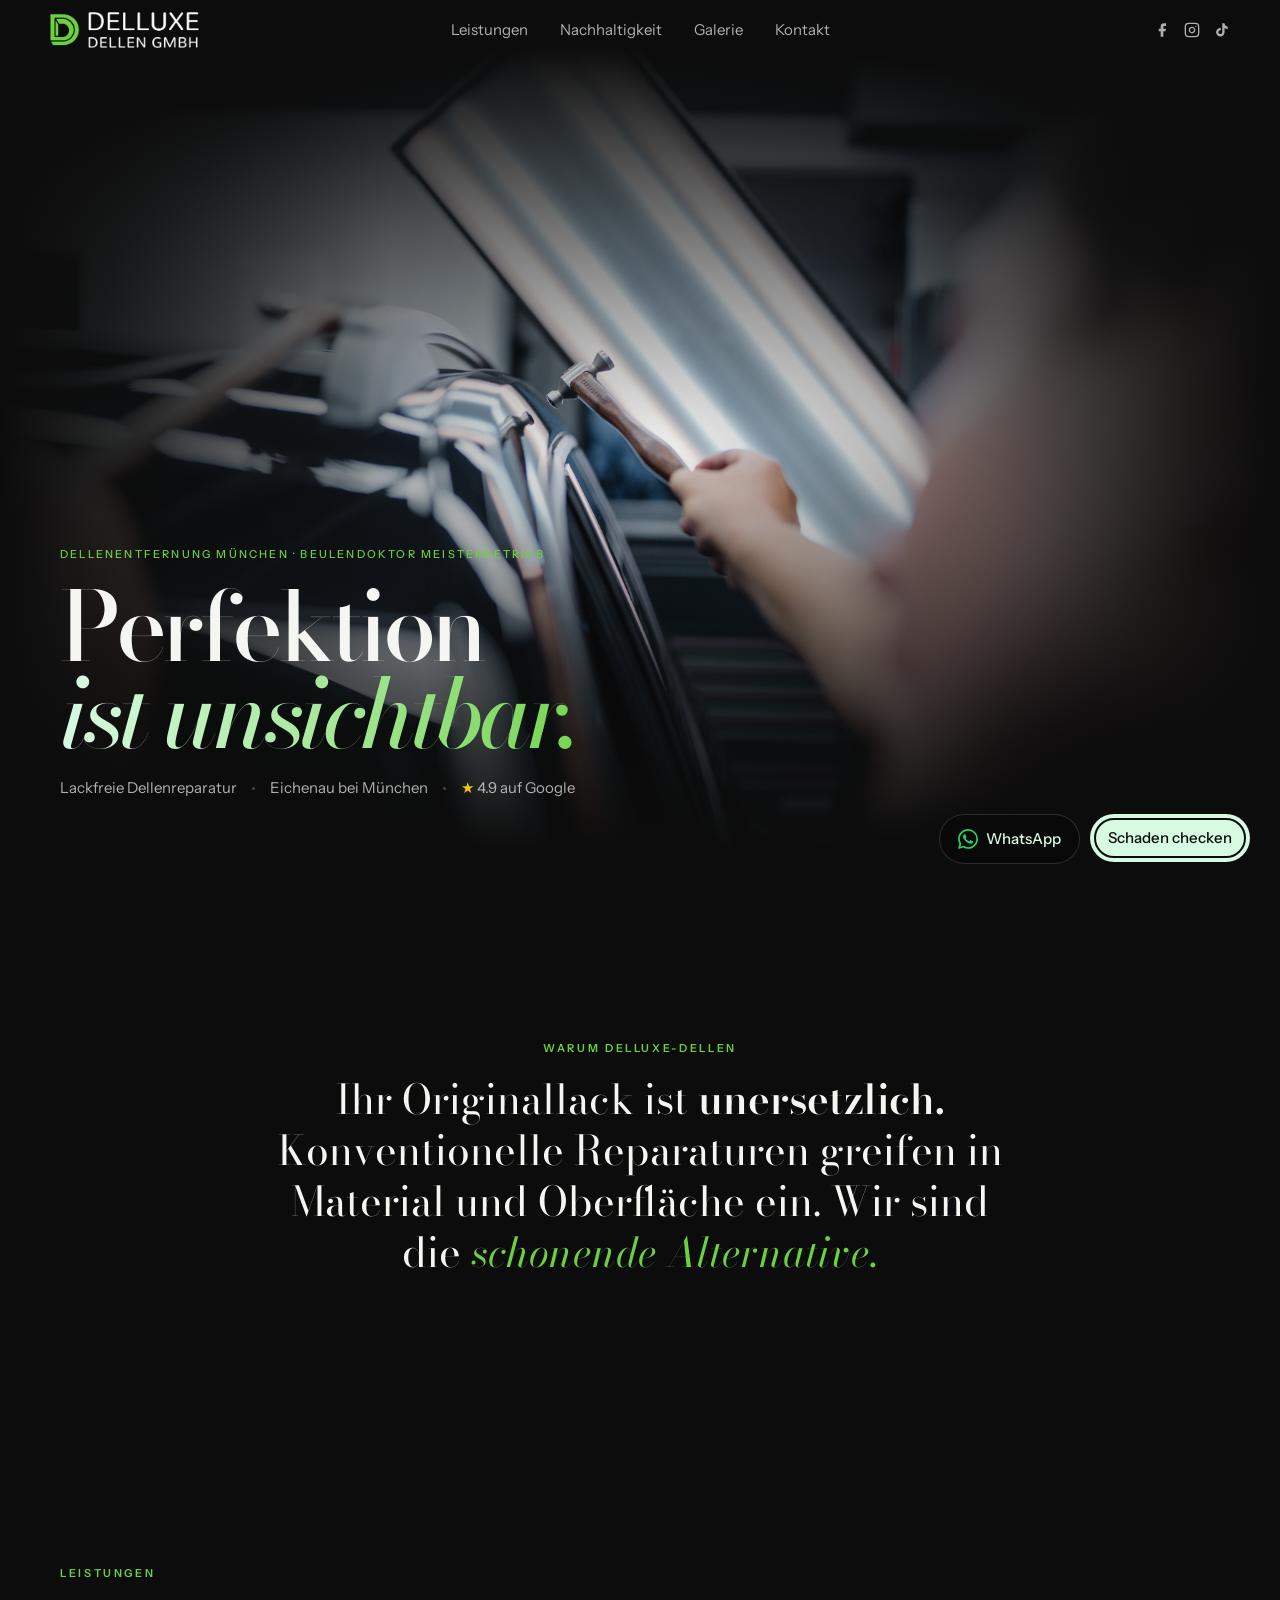
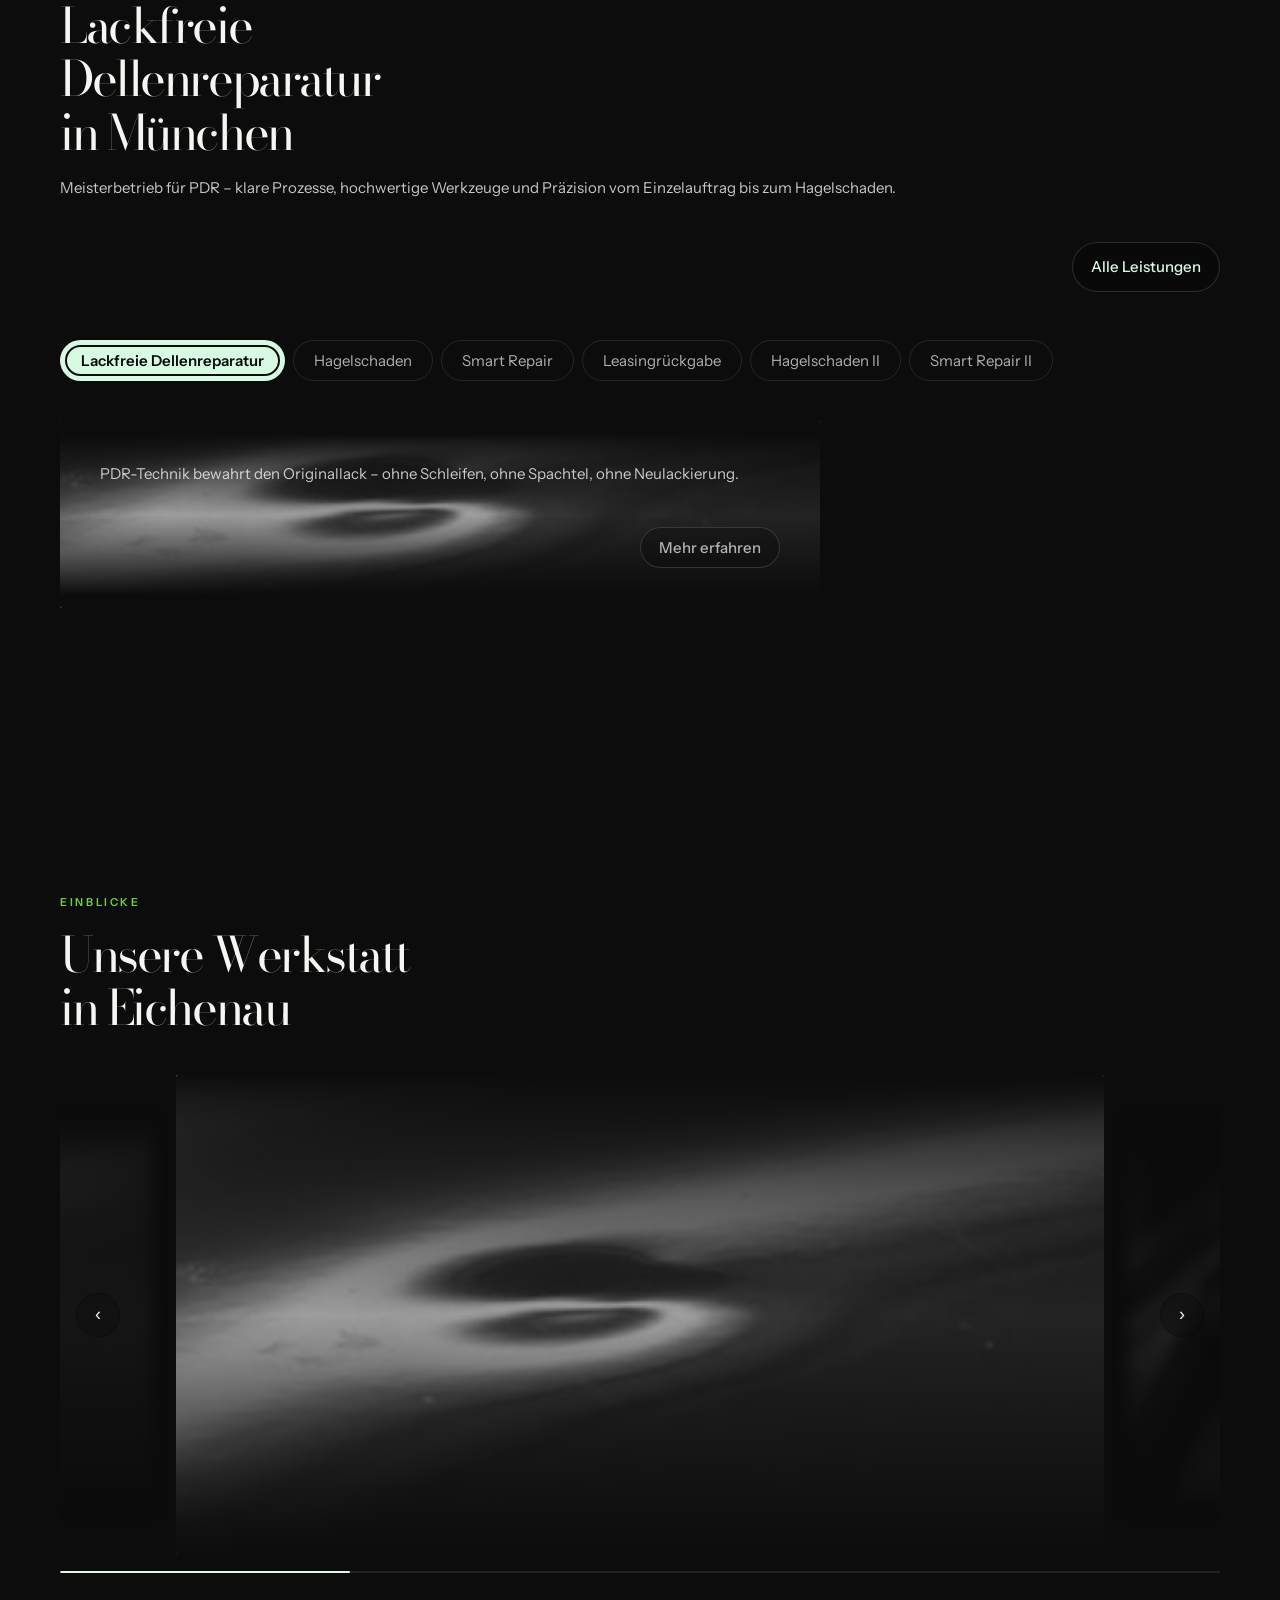
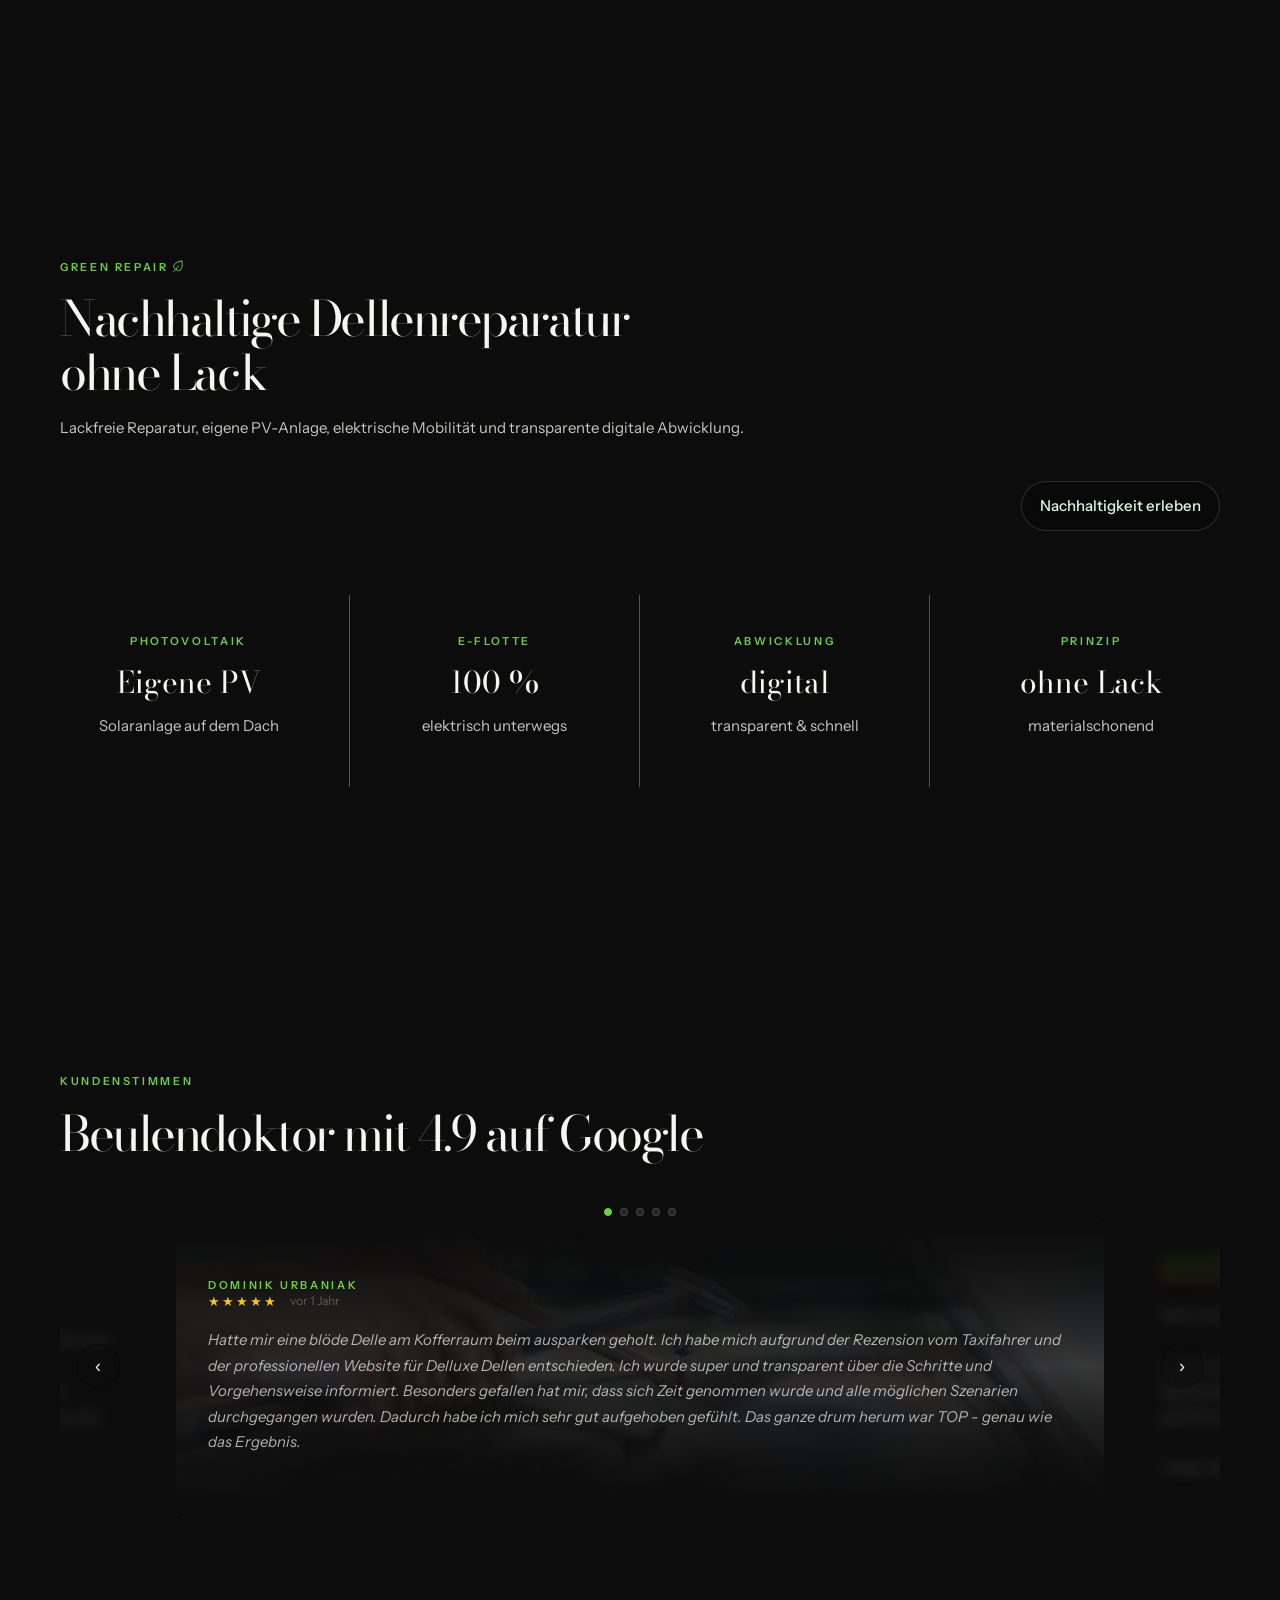
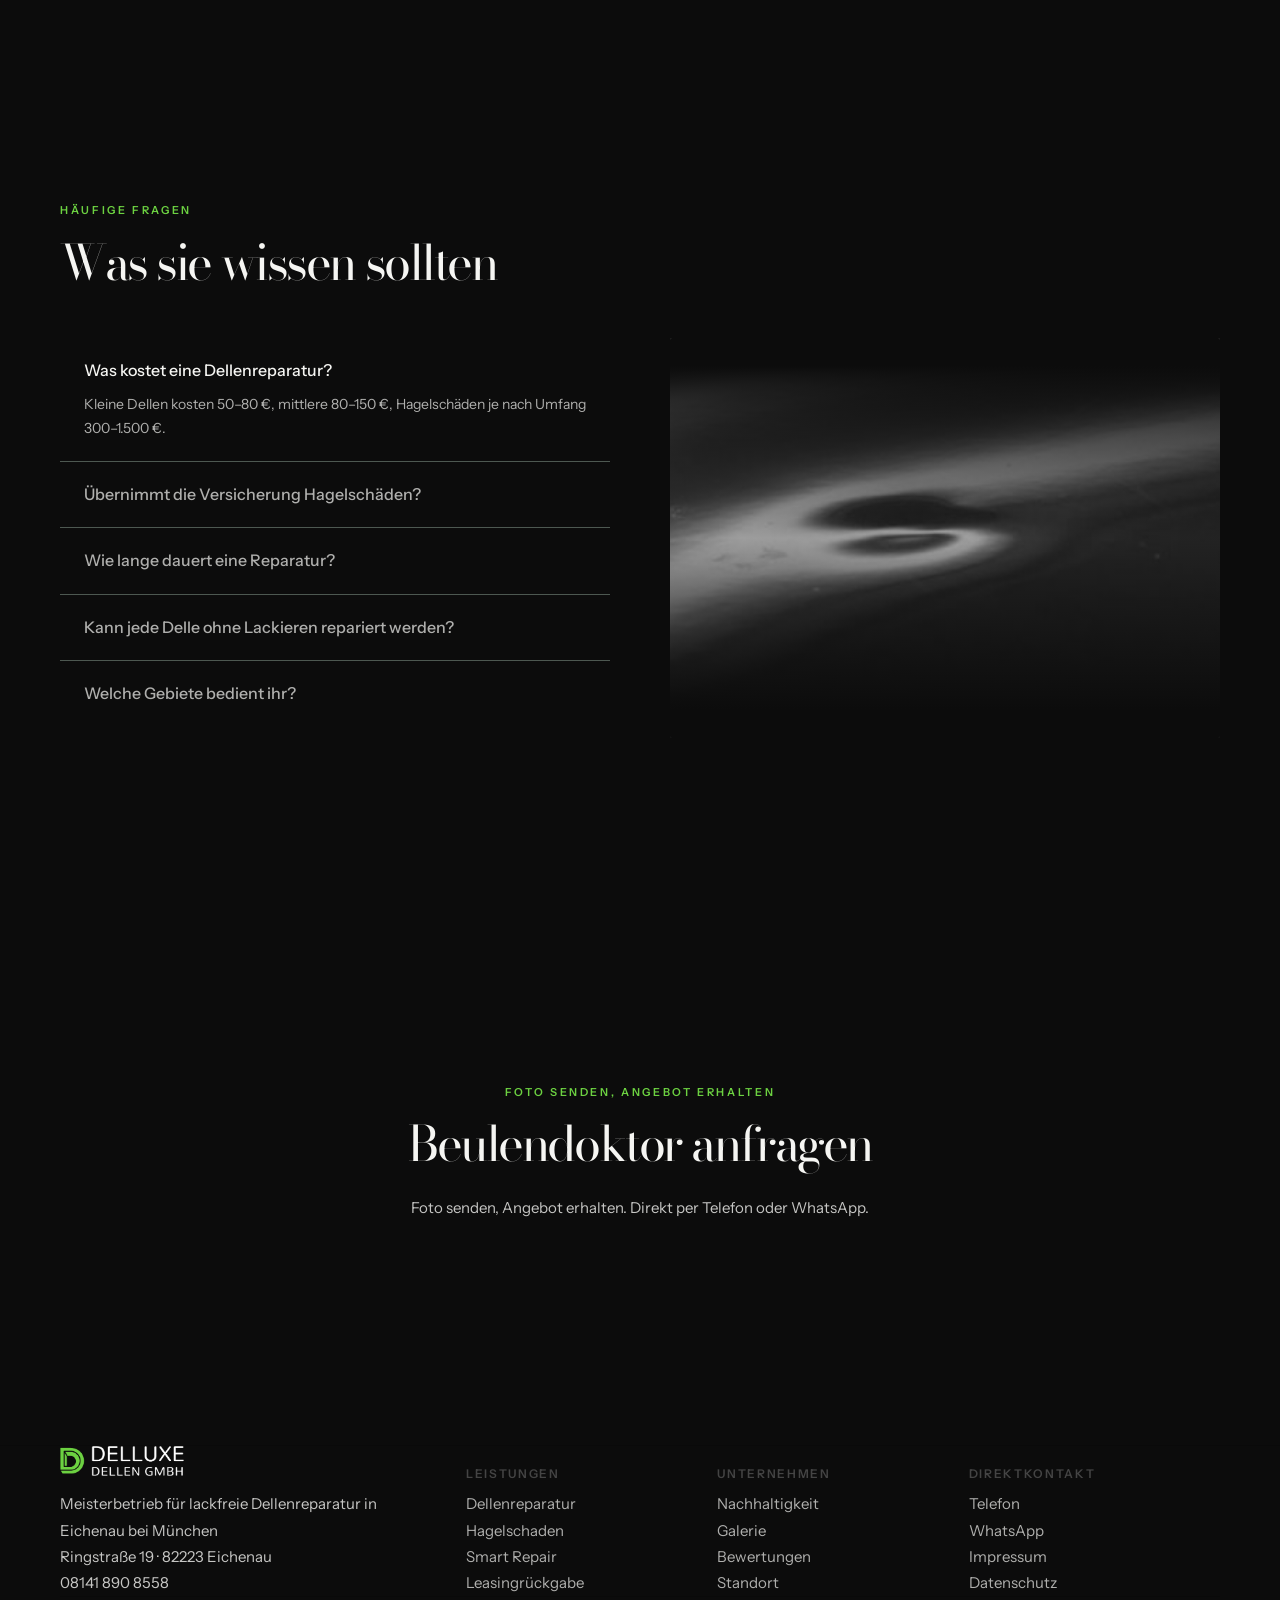
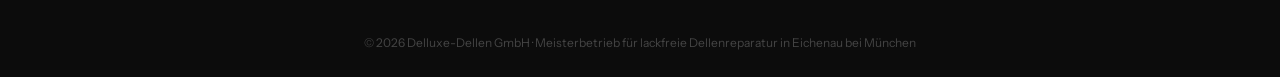
==== commit ce740ed4: "Service-Buttons + Border-radius" ====
--- a/index.html
+++ b/index.html
@@ -83,7 +83,7 @@
       --white_transparent15:  #FFFFFF26;
       
       --max-width:          1240px;
-      --radius:             20px;
+      --radius:             2px;
       --card-gap:           24px;
       --section-padding:    140px;
     }
@@ -493,8 +493,10 @@
     /* ── FAQ VARIANTE 5: Tab-Layout ── */
     .faq-tabs { padding: var(--section-padding) 0; }
     .faq-tabs__nav { display: flex; gap: 8px; flex-wrap: wrap; margin-bottom: 40px; }
-    .faq-tabs__tab { padding: 10px 20px; border-radius: 999px; border: 1px solid var(--white_transparent10); background: none; color: var(--softgrey70); font-size: 14px; font-family: 'Instrument Sans', sans-serif; cursor: pointer; transition: all 0.2s; }
-    .faq-tabs__tab.is-active { background: var(--delluxe_green); color: var(--delluxe_black); border-color: var(--delluxe_green); font-weight: 600; }
+    .faq-tabs__tab { padding: 10px 20px; border-radius: 999px; border: 1px solid var(--white_transparent10); background: none; color: var(--softgrey70); font-size: 15px; font-family: 'Instrument Sans', sans-serif; cursor: pointer; transition: all 0.2s; }
+    .faq-tabs__tab:hover {color: var(--softgreen); box-shadow: 0 3px 12px var(--white_transparent10); transform: translateY(-1px);}
+    .faq-tabs__tab.is-active { background: var(--softgreen); color: var(--delluxe_black); border-color: transparent; font-weight: 600; position: relative; }
+    .faq-tabs__tab.is-active::before { content: ''; position: absolute; inset: 4px; border-radius: inherit; border: 2px solid var(--delluxe_black); }
     .faq-tabs__panel { display: none; }
     .faq-tabs__panel.is-active { display: block; }
     .faq-tabs__answer { display: flex; flex-direction: column; gap: 24px; align-items: flex-start; font-size: 16px; color: var(--softgrey80); line-height: 1.8; max-width: 760px; padding: 40px; border-radius: var(--radius); position: relative; overflow: hidden; }
@@ -783,12 +785,12 @@
     </div>
   </section>
 
-  <!-- ═══ LEISTUNGEN TABS ═══ -->
-  <section class="faq-tabs" id="leistungen-tabs">
+  <!-- ═══ LEISTUNGEN ═══ -->
+  <section class="faq-tabs" id="leistungen">
     <div class="container">
       <div class="section-header reveal">
         <div>
-          <span class="eyebrow">Leistungen Tabs</span>
+          <span class="eyebrow">Leistungen</span>
           <h2 class="section-title">Lackfreie<br>Dellenreparatur<br>in München</h2>
         </div>
         <div style="display: flex; flex-direction: column; gap: 24px;">
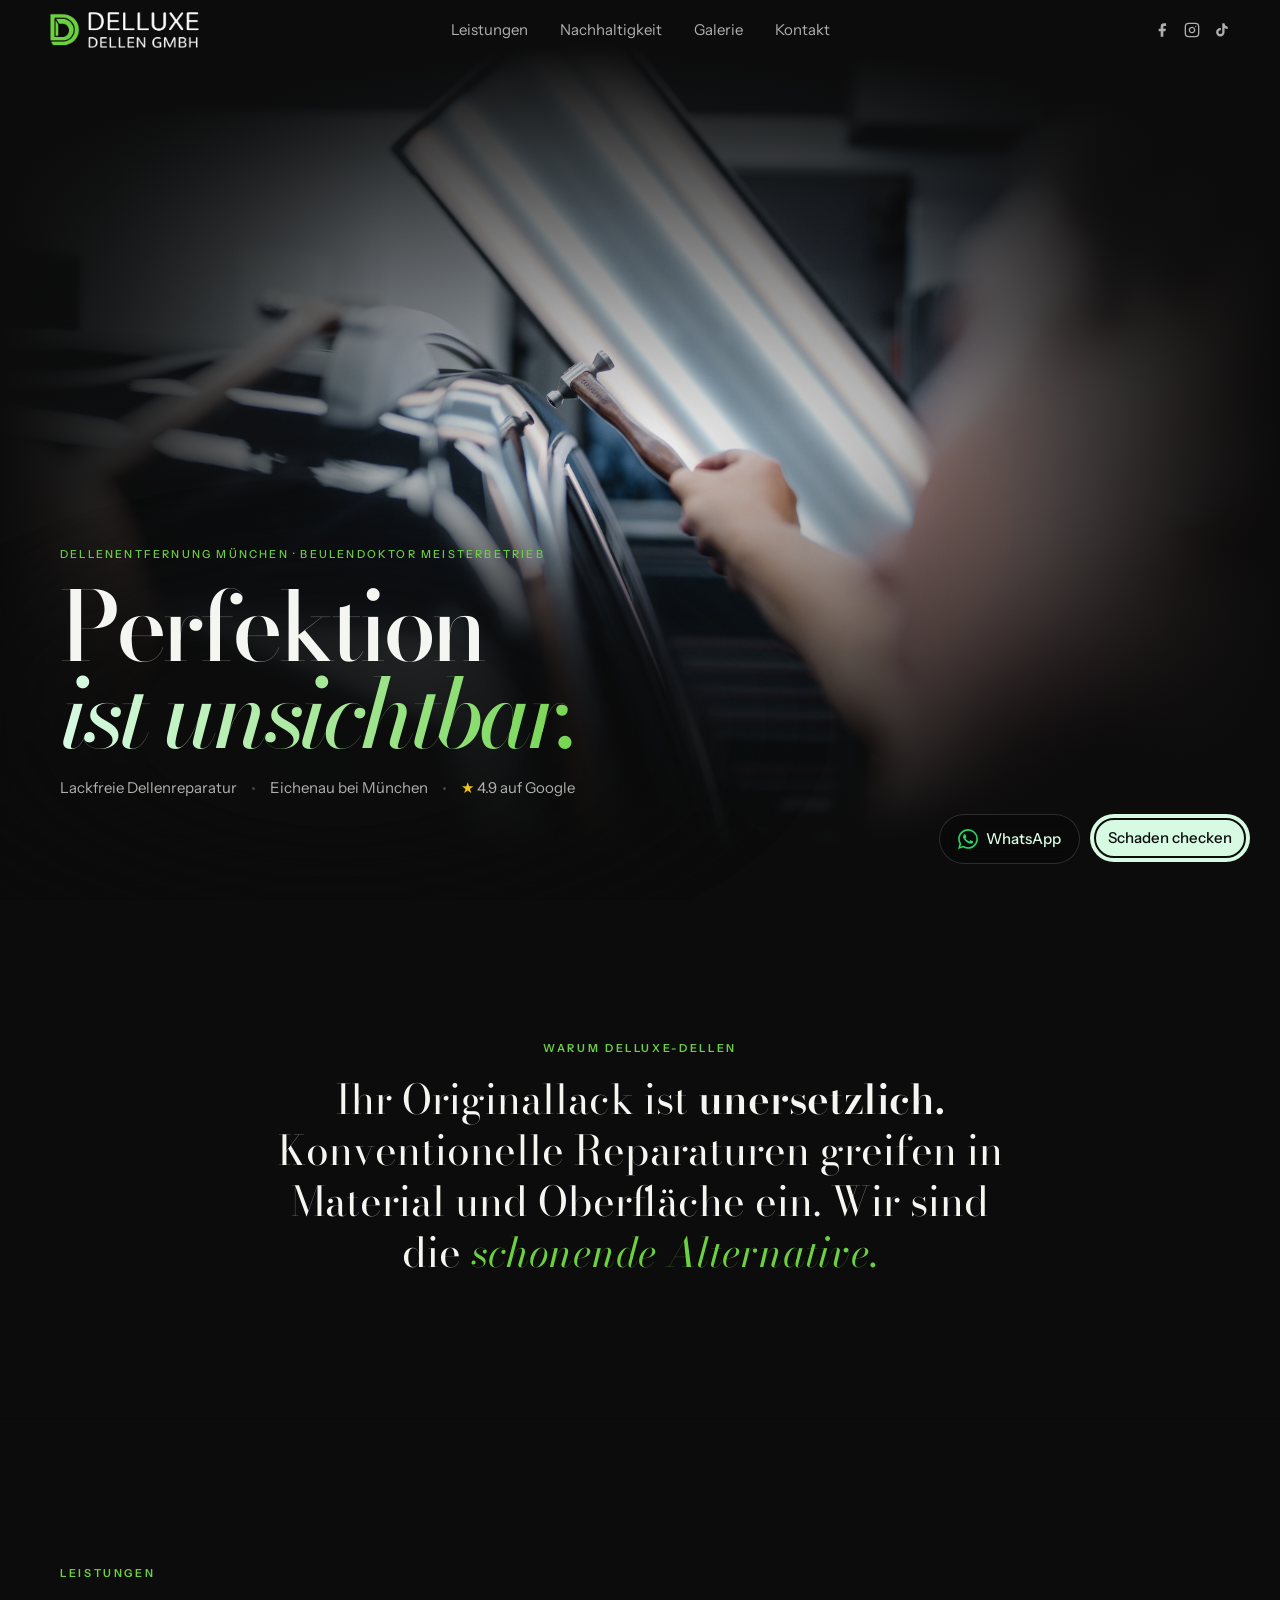
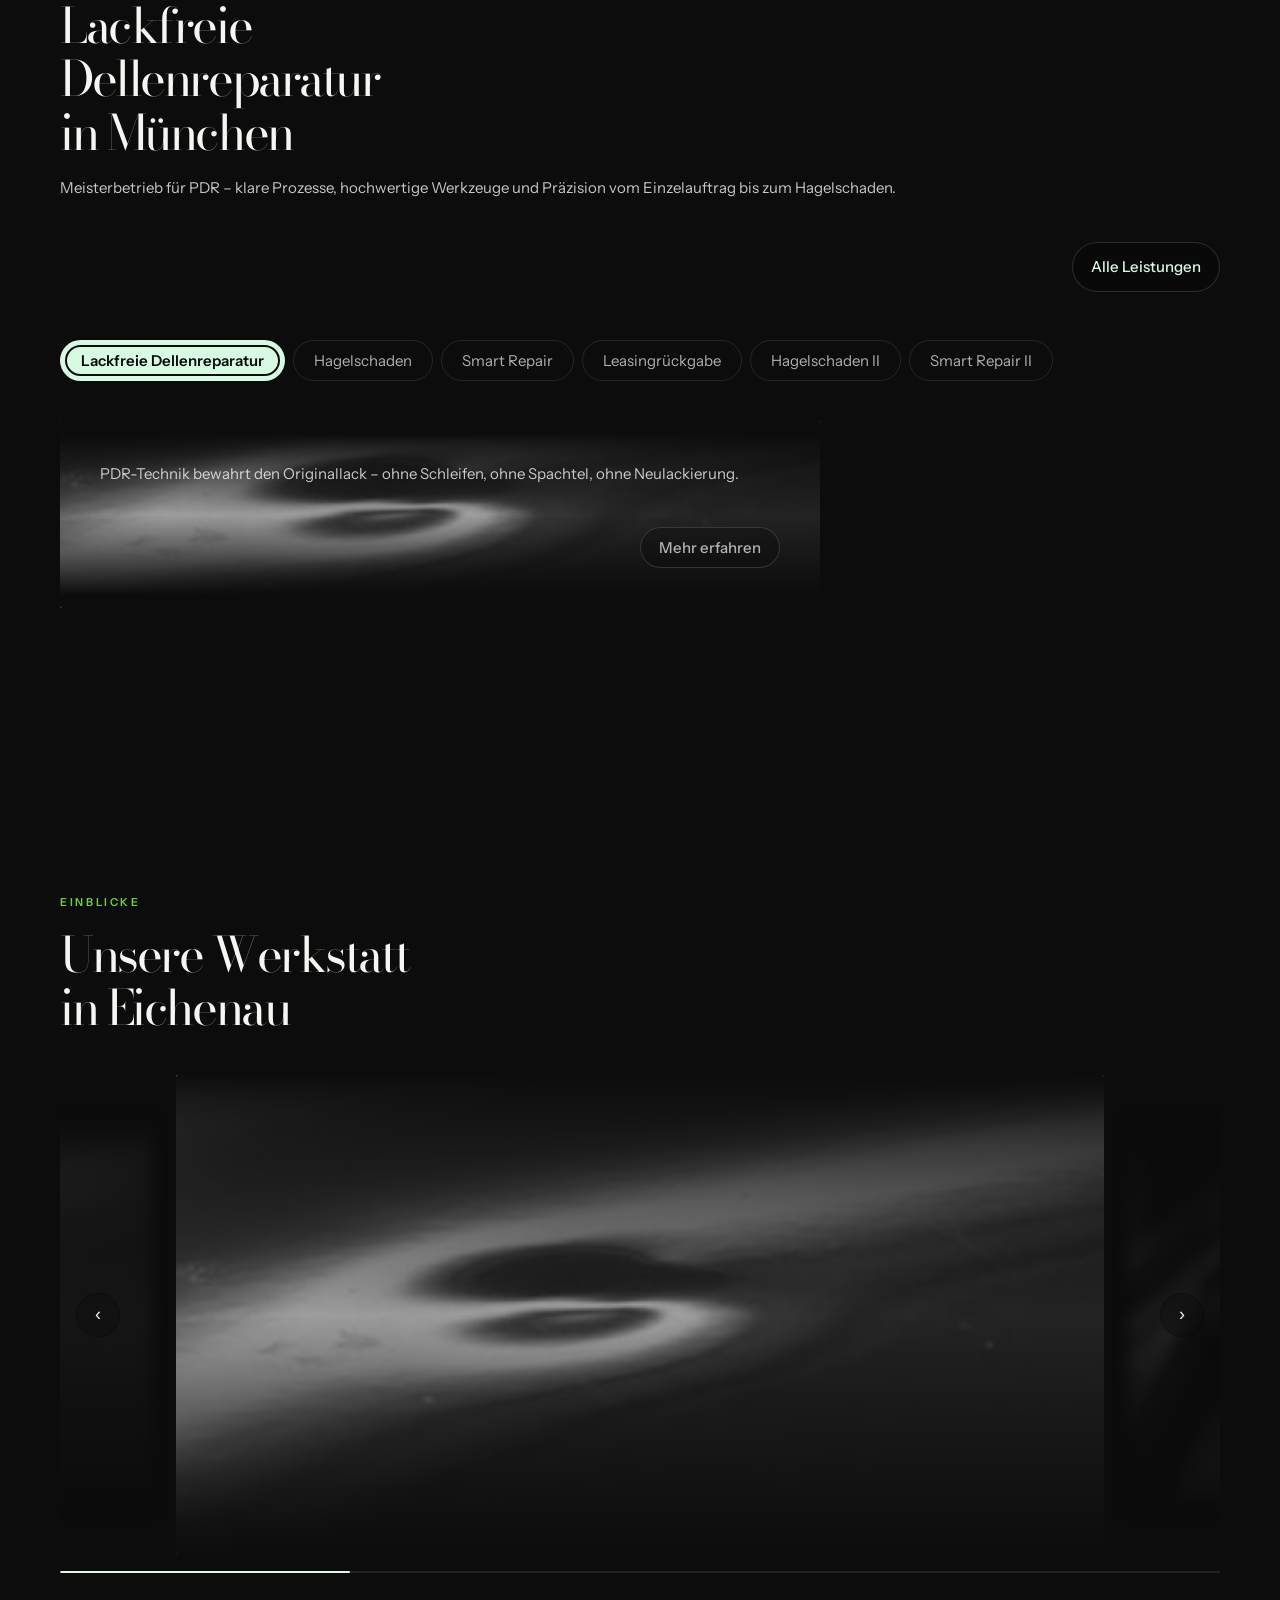
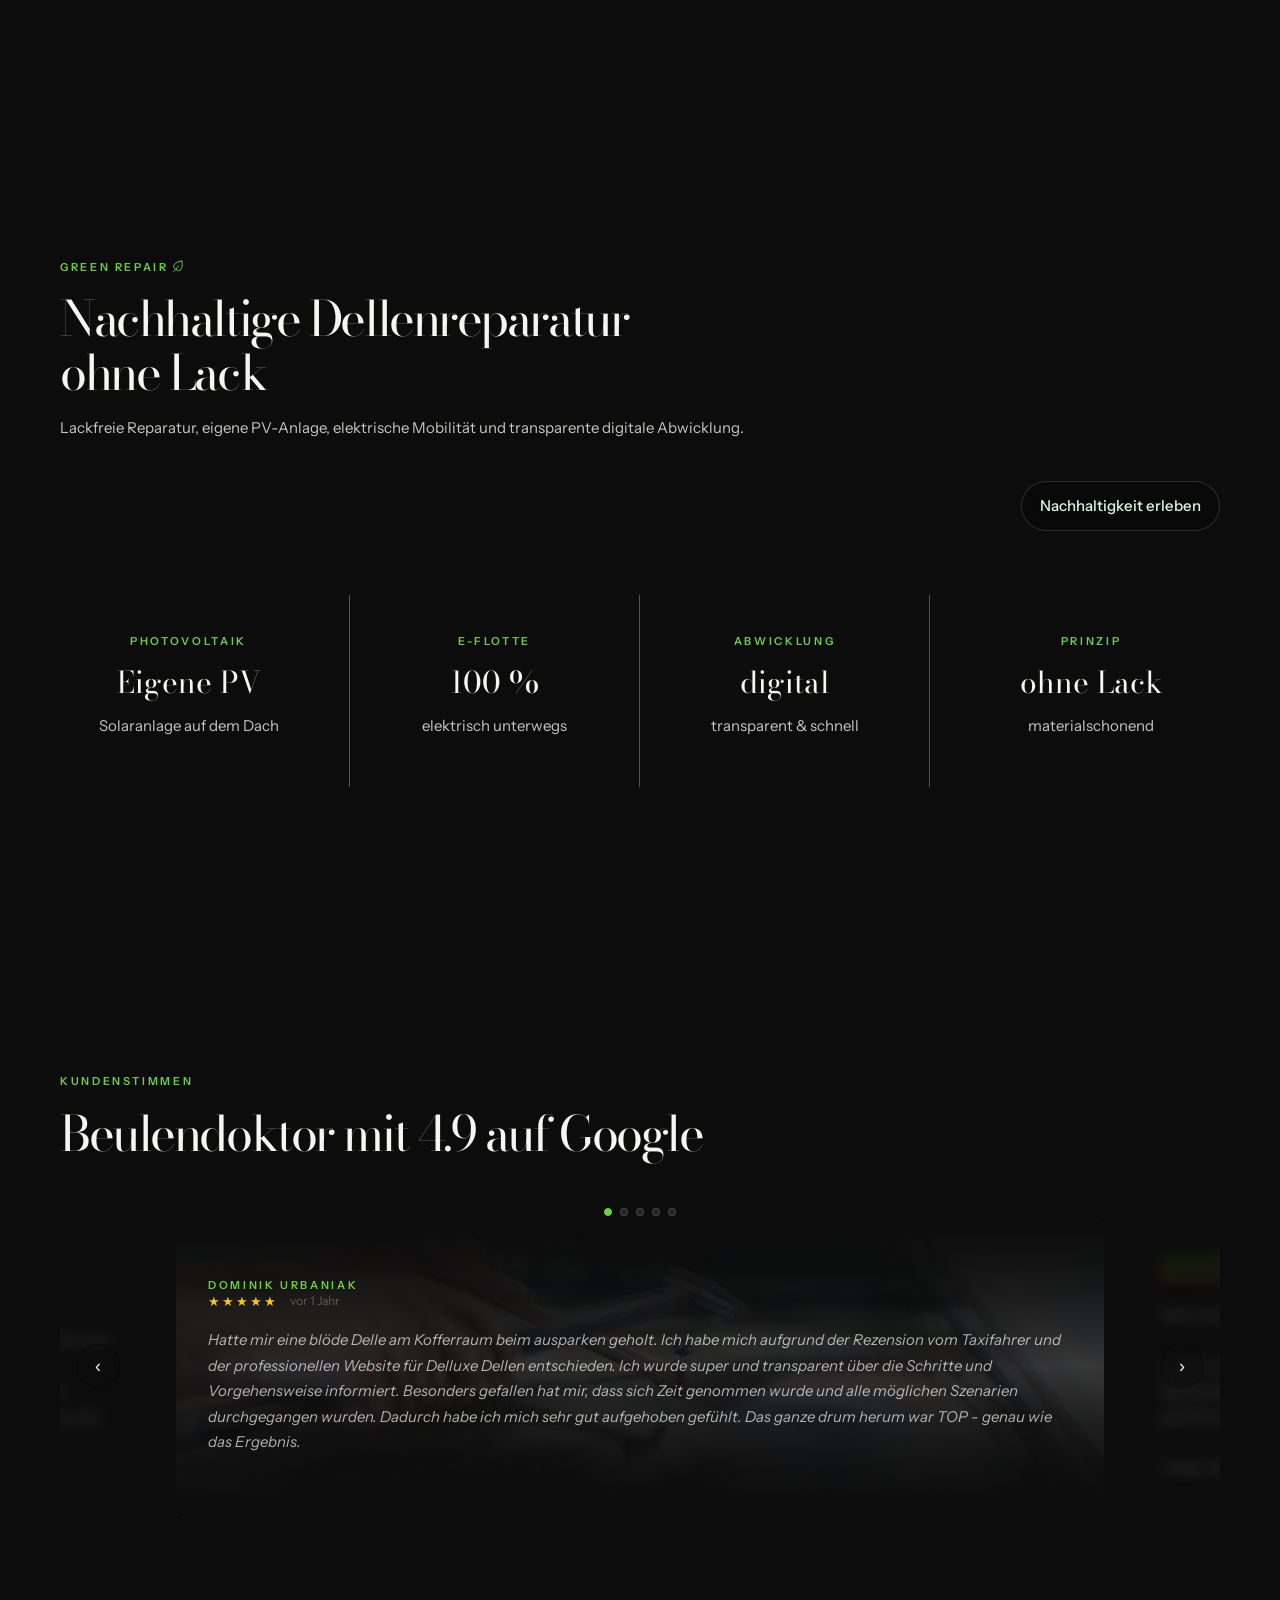
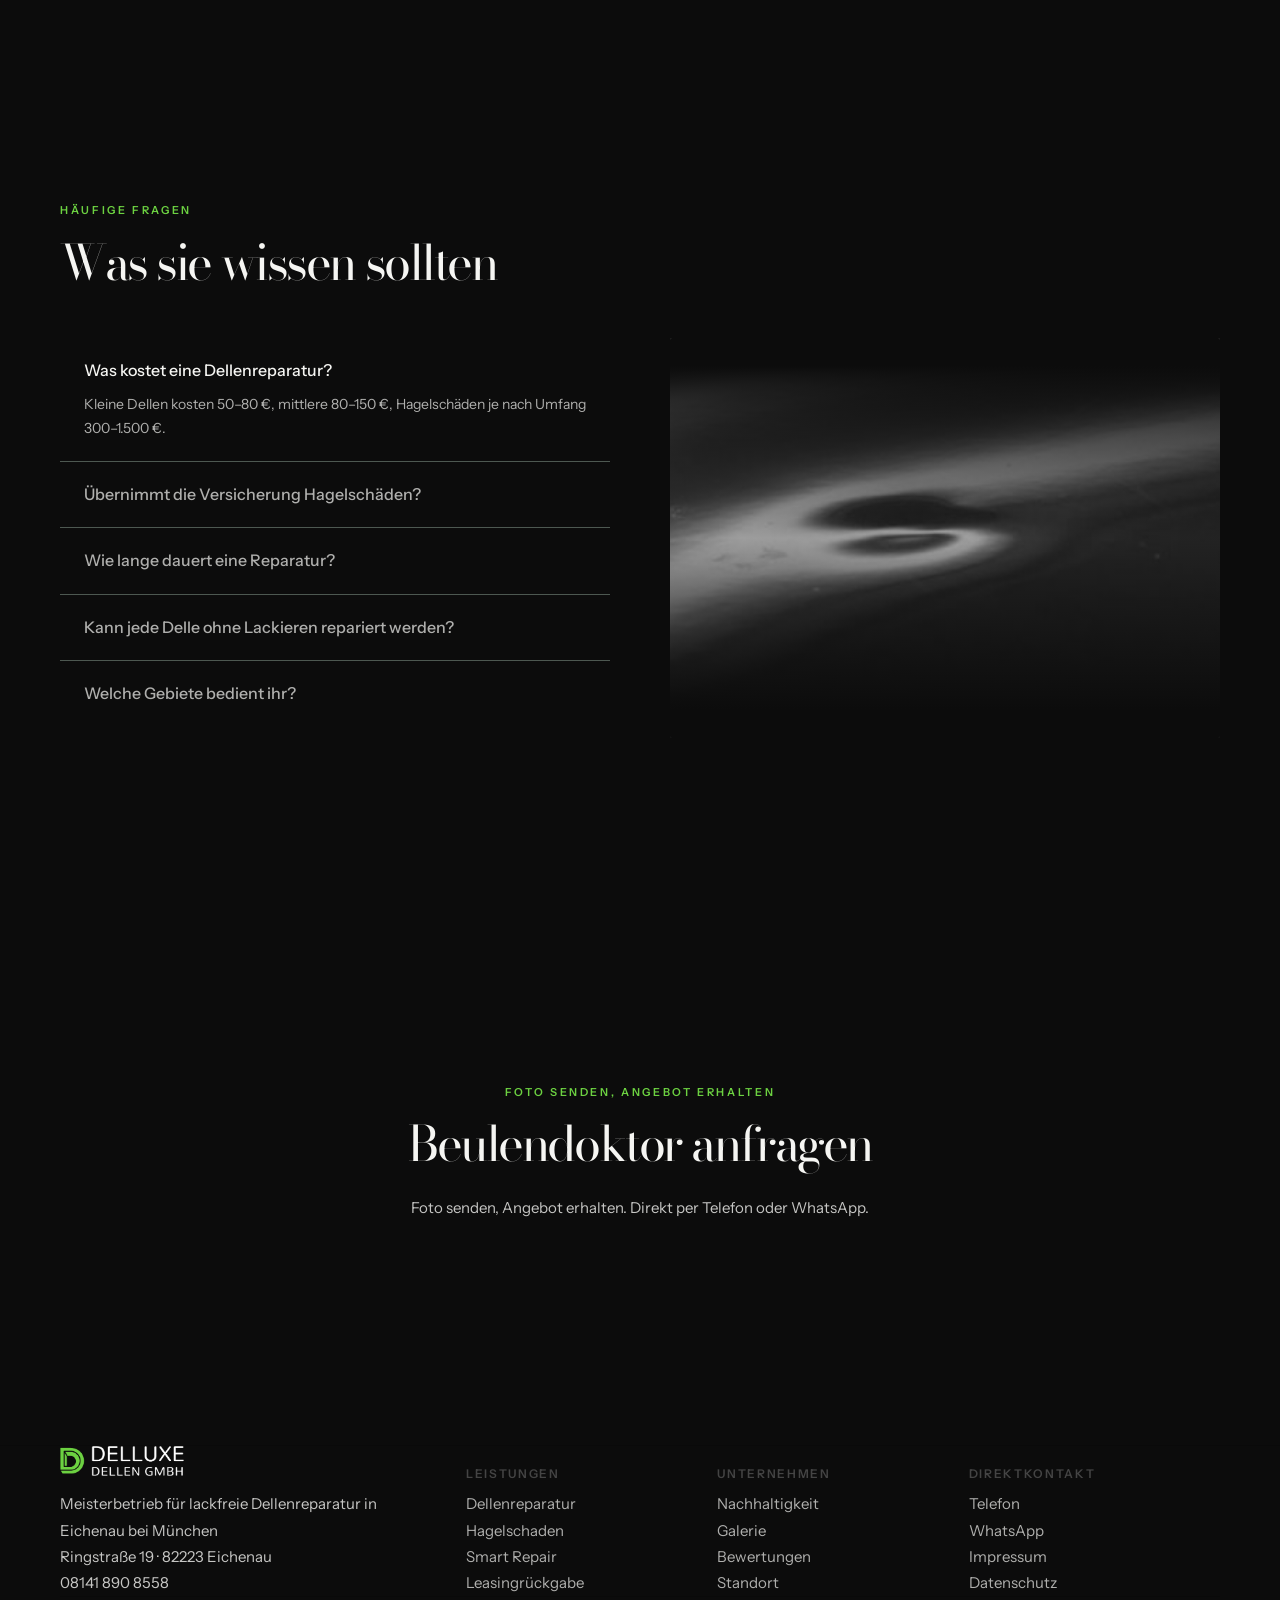
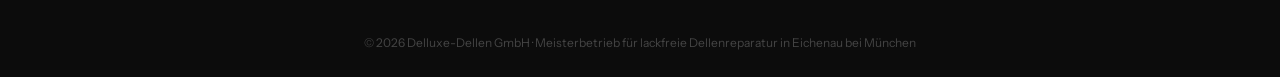
==== commit 670d337c: "Hero::before" ====
--- a/index.html
+++ b/index.html
@@ -214,6 +214,15 @@
     .hero__content {
       position: relative; z-index: 2;
       width: 100%; max-width: var(--max-width); margin: 0 auto; padding: 0 40px 100px;
+    }
+    .hero__content::before {
+      content: '';
+      position: absolute; inset: -80px 0px -40px -80px;
+      backdrop-filter: blur(8px) saturate(1.3);
+      mask-image: radial-gradient(ellipse 50% 70% at 30% 55%, var(--delluxe_black) 30%, transparent 75%);
+      -webkit-mask-image: radial-gradient(ellipse 50% 70% at 30% 55%, var(--delluxe_black) 30%, transparent 75%);
+      pointer-events: none; z-index: -1;
+      background: var(--delluxe_black_transparentC0);
     }
     .hero__eyebrow {
       display: block; font-size: 11px; font-weight: 500;
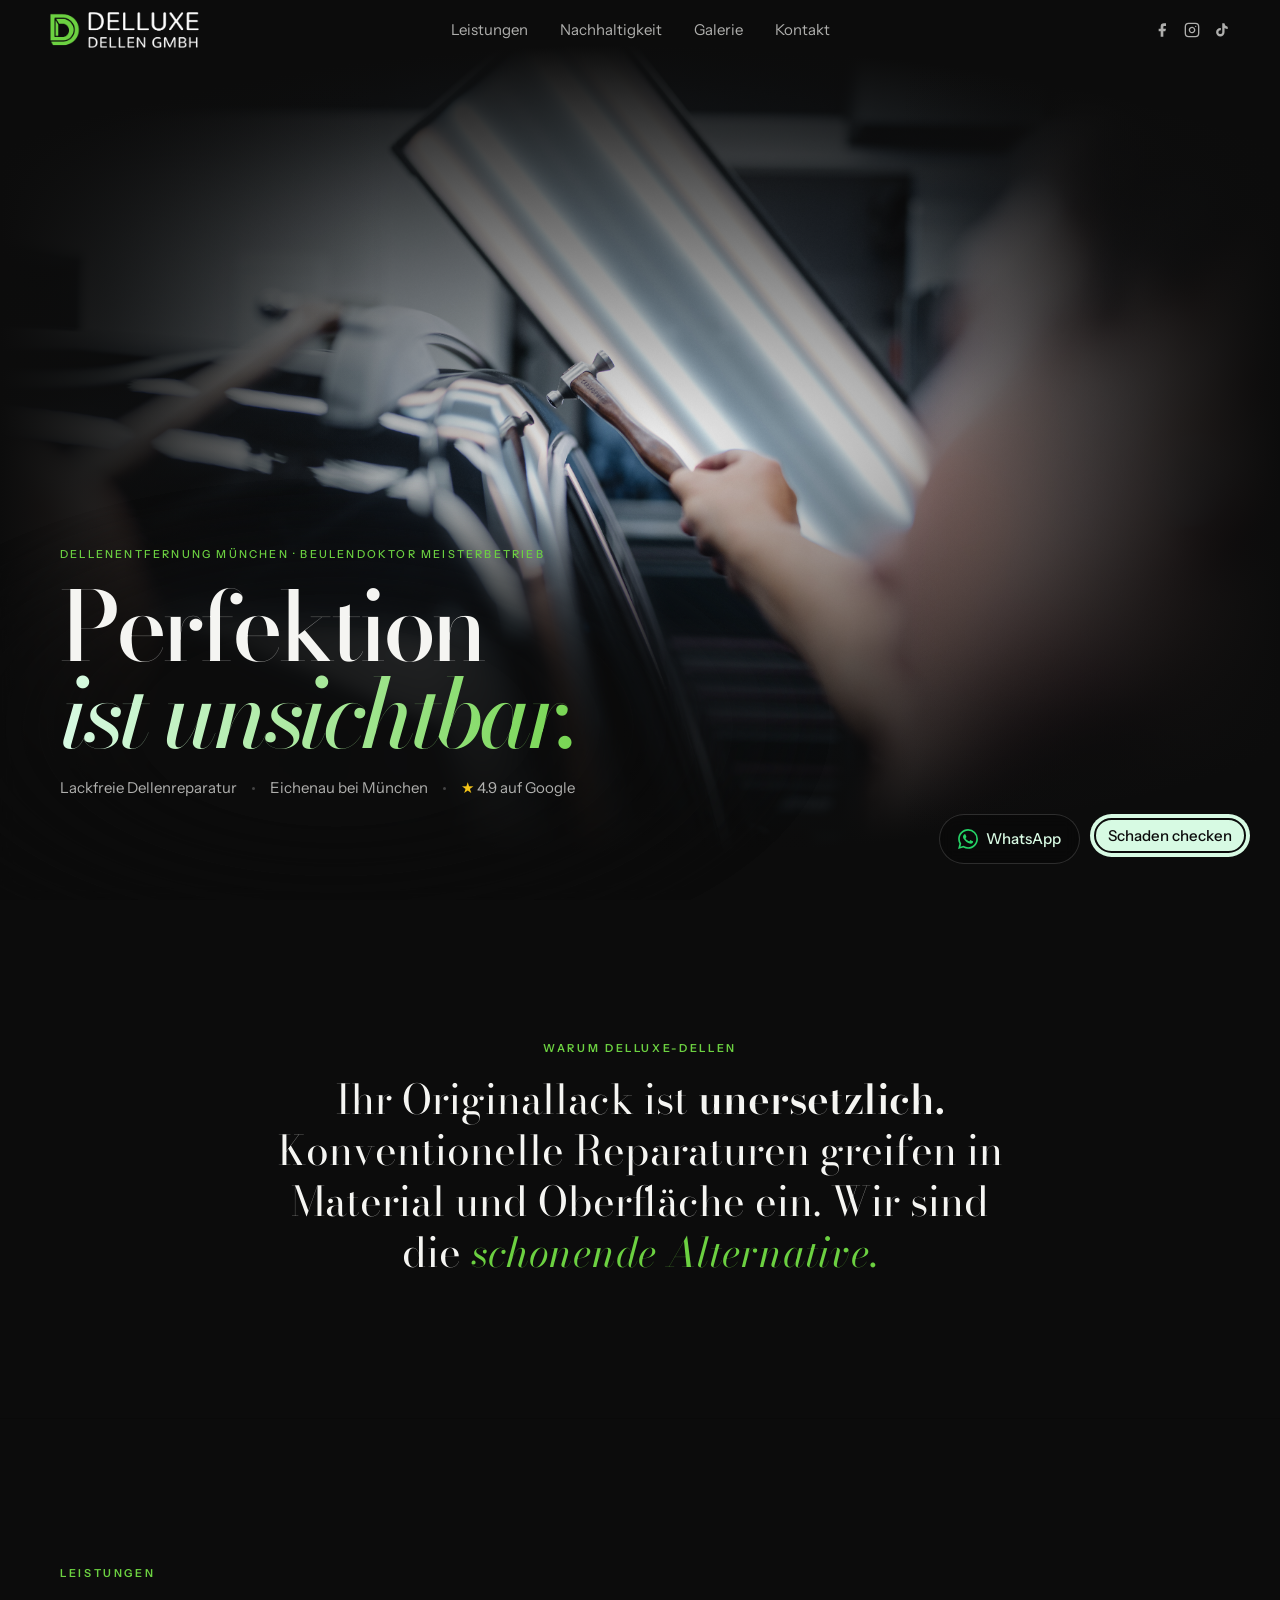
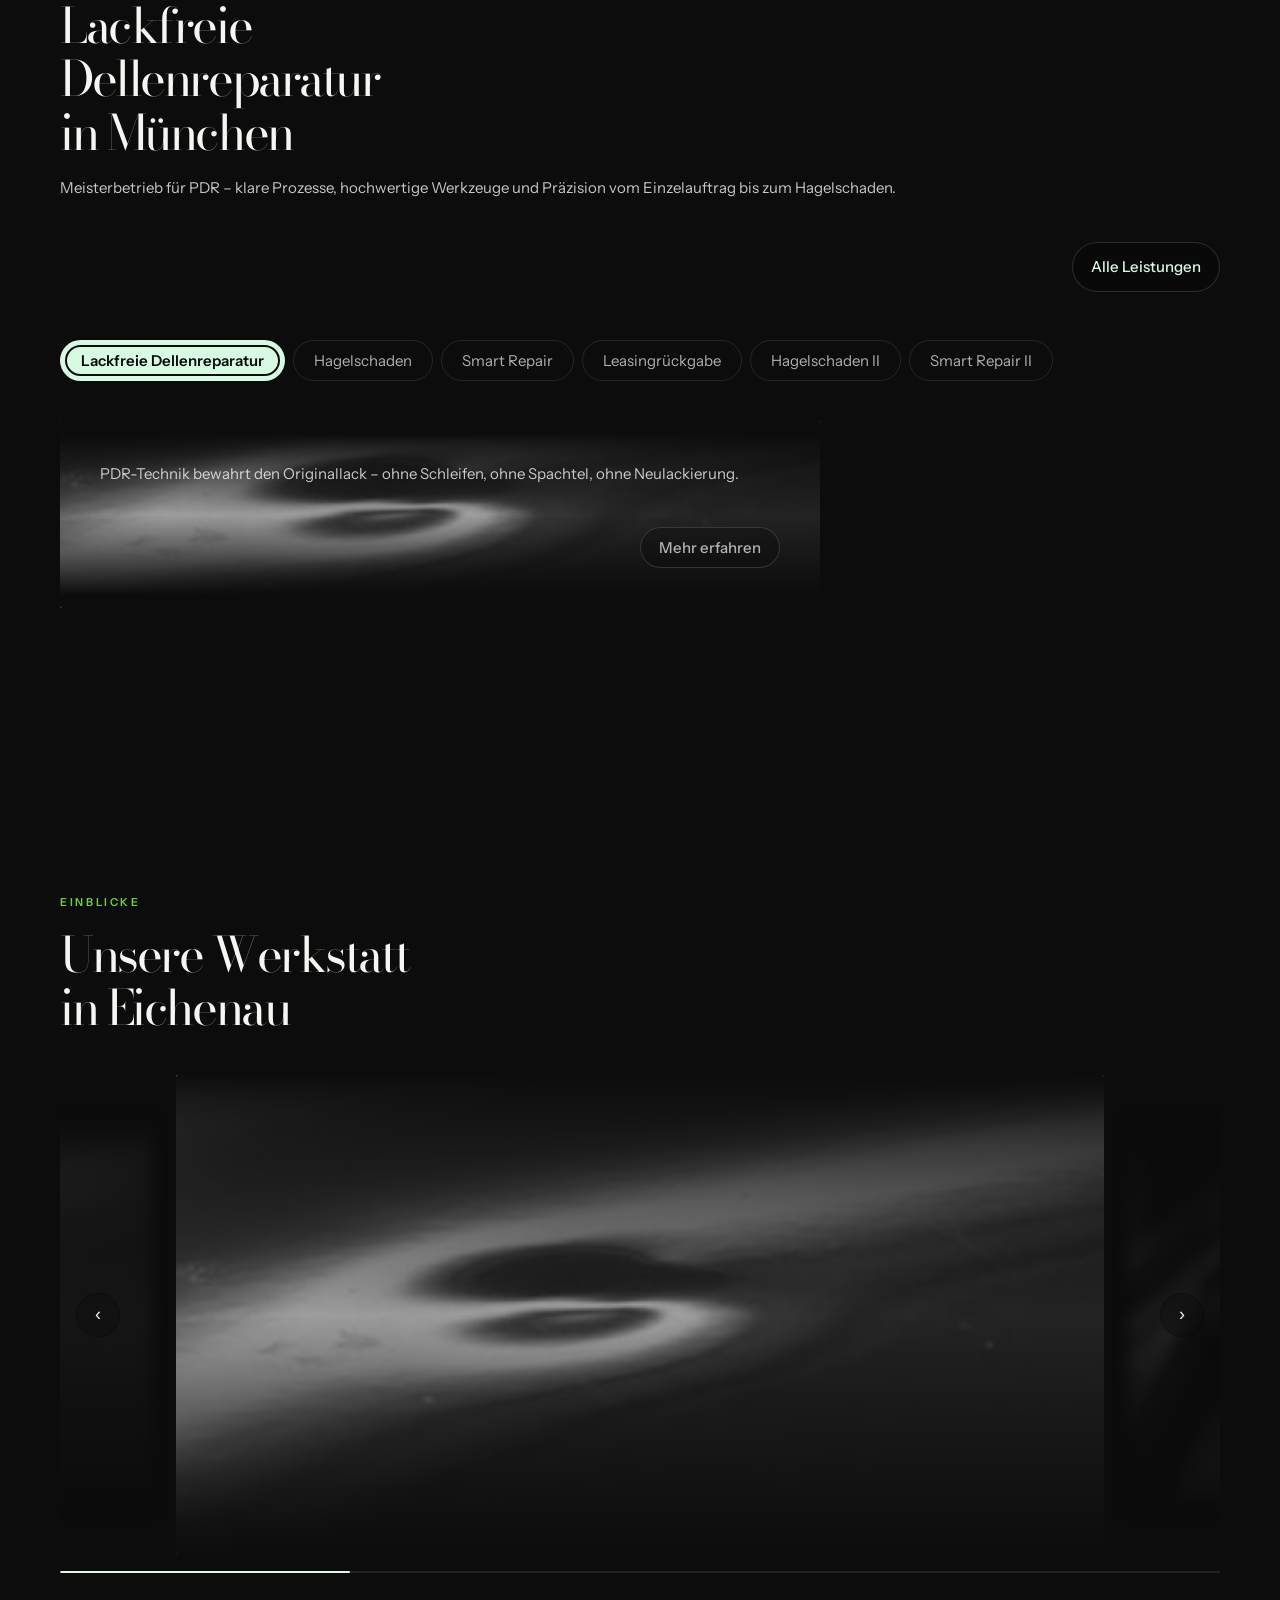
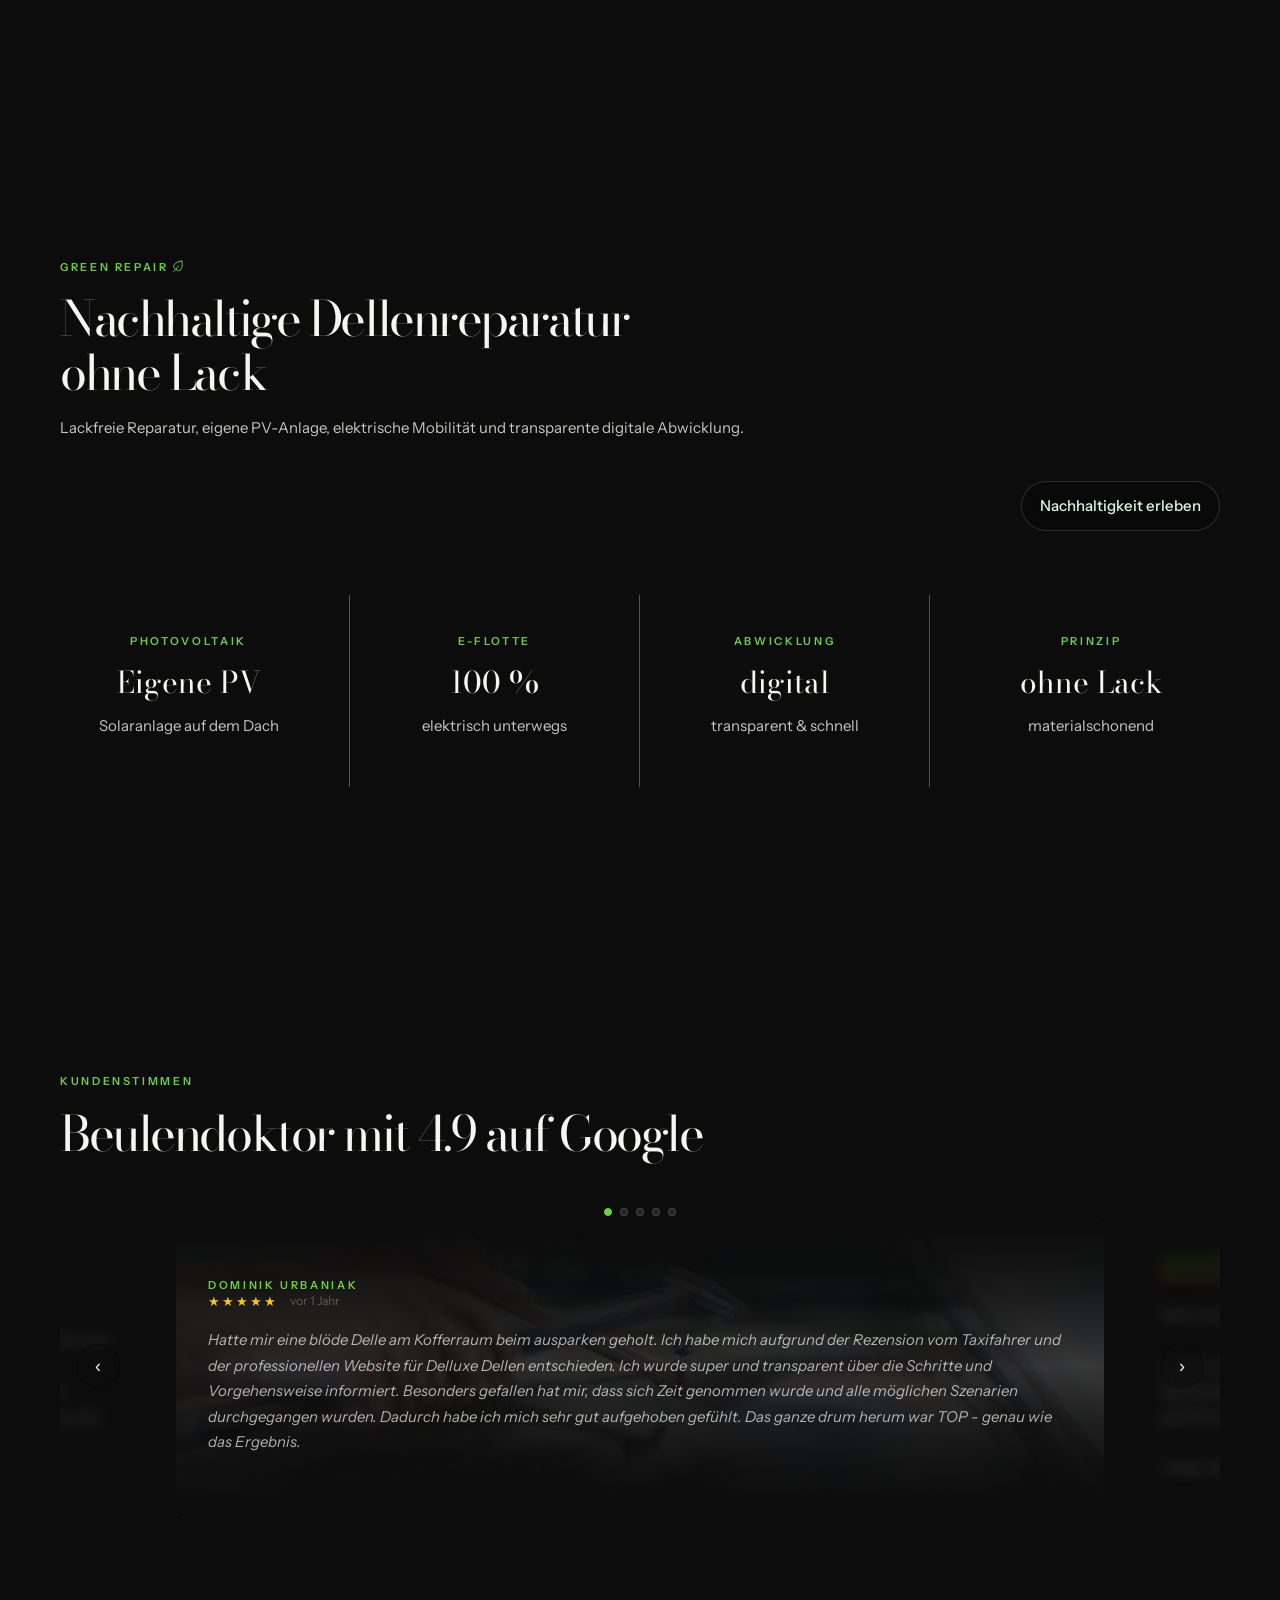
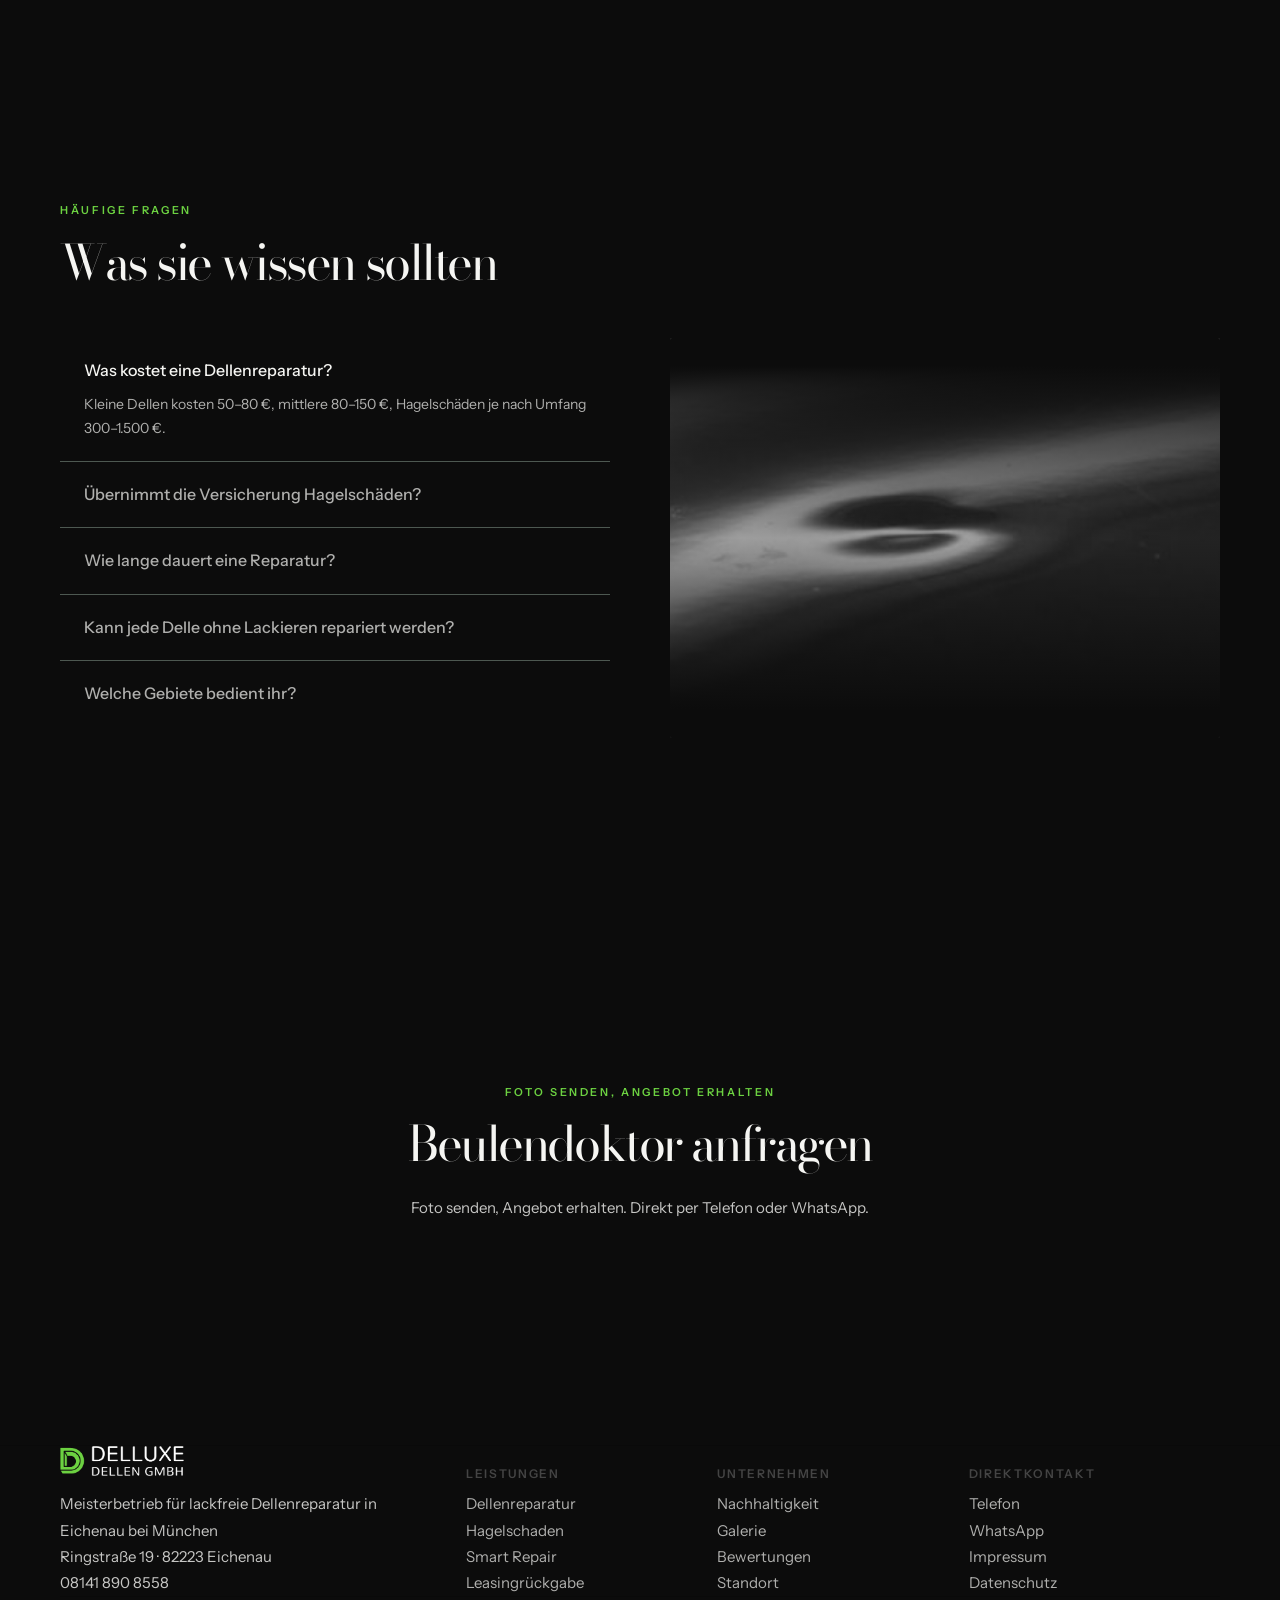
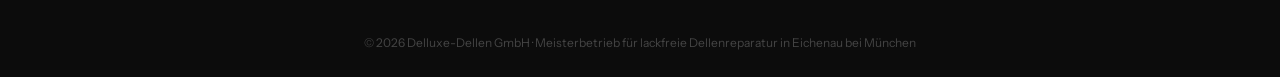
==== commit c1c110b3: "Schaden checken" ====
--- a/index.html
+++ b/index.html
@@ -690,6 +690,117 @@
       .footer__acc-trigger.open::after { content: '−'; }
       .footer__acc-content { display: none; padding-bottom: 8px; }
       .footer__acc-content.open { display: block; }
+    }
+
+    /* ════════════════════════════
+       SCHADEN-MODAL
+    ════════════════════════════ */
+    .schaden-modal {
+      position: fixed; inset: 0; z-index: 9999;
+      display: flex; align-items: center; justify-content: center;
+      padding: 20px;
+      background: transparent;
+      opacity: 0; pointer-events: none;
+      transition: opacity 0.3s ease;
+    }
+    .schaden-modal.is-open { opacity: 1; pointer-events: all; }
+
+    .schaden-modal__box {
+      background: var(--black_transparent20);
+      backdrop-filter: blur(8px);
+      border: 1px solid var(--white_transparent15);
+      border-radius: 16px;
+      padding: 40px 36px 36px;
+      width: 100%; max-width: 520px;
+      max-height: 90vh; overflow-y: auto;
+      position: relative;
+      transform: translateY(16px);
+      transition: transform 0.3s ease;
+    }
+    .schaden-modal.is-open .schaden-modal__box { transform: translateY(0); }
+
+    .schaden-modal__close {
+      position: absolute; top: 16px; right: 16px;
+      background: var(--black_transparent20); border: 1px solid var(--white_transparent15);
+      color: var(--softgrey70); border-radius: 50%;
+      width: 36px; height: 36px; font-size: 18px; line-height: 1;
+      cursor: pointer; display: flex; align-items: center; justify-content: center;
+      transition: color 0.2s, background 0.2s;
+    }
+    .schaden-modal__close:hover { color: var(--delluxe_white); background: var(--white_transparent10); }
+
+    .schaden-modal__title {
+      font-size: 22px; font-weight: 700; color: var(--delluxe_white);
+      margin: 0 0 4px;
+    }
+    .schaden-modal__sub {
+      font-size: 14px; color: var(--softgrey50); margin: 0 0 28px;
+    }
+
+    .schaden-form { display: flex; flex-direction: column; gap: 14px; }
+
+    .schaden-form__row { display: grid; grid-template-columns: 1fr 1fr; gap: 14px; }
+
+    .schaden-form__group { display: flex; flex-direction: column; gap: 6px; }
+
+    .schaden-form__label {
+      font-size: 12px; font-weight: 600; letter-spacing: 0.05em;
+      color: var(--softgrey50); text-transform: uppercase;
+    }
+    .schaden-form__label .optional {
+      font-weight: 400; text-transform: none; letter-spacing: 0;
+      color: var(--softgrey50); font-size: 11px; margin-left: 4px;
+    }
+
+    .schaden-form__input {
+      background: #1e1e1e; border: 1px solid #333;
+      border-radius: 8px; padding: 11px 14px;
+      font-size: 15px; color: var(--delluxe_white);
+      font-family: 'Instrument Sans', sans-serif;
+      outline: none; transition: border-color 0.2s;
+      width: 100%; box-sizing: border-box;
+    }
+    .schaden-form__input::placeholder { color: #555; }
+    .schaden-form__input:focus { border-color: var(--delluxe_green); }
+
+    .schaden-form__upload {
+      background: #1e1e1e; border: 1px dashed #444;
+      border-radius: 8px; padding: 20px 14px;
+      text-align: center; cursor: pointer;
+      transition: border-color 0.2s, background 0.2s;
+      position: relative;
+    }
+    .schaden-form__upload:hover { border-color: var(--delluxe_green); background: #202020; }
+    .schaden-form__upload input[type="file"] {
+      position: absolute; inset: 0; opacity: 0; cursor: pointer; width: 100%; height: 100%;
+    }
+    .schaden-form__upload-icon { font-size: 28px; margin-bottom: 6px; }
+    .schaden-form__upload-text { font-size: 13px; color: var(--softgrey50); }
+    .schaden-form__upload-text strong { color: var(--softgrey70); }
+    .schaden-form__upload-names { margin-top: 8px; font-size: 12px; color: var(--softgrey70); }
+
+    .schaden-form__divider {
+      display: flex; align-items: center; gap: 12px;
+      color: var(--softgrey50); font-size: 12px; margin: 4px 0;
+    }
+    .schaden-form__divider::before, .schaden-form__divider::after {
+      content: ''; flex: 1; height: 1px; background: #2a2a2a;
+    }
+
+    .schaden-form__submit {
+      margin-top: 6px; width: 100%; justify-content: center;
+      font-size: 16px; padding: 14px;
+    }
+
+    .schaden-modal__box::-webkit-scrollbar { width: 6px; }
+    .schaden-modal__box::-webkit-scrollbar-track { background: transparent; }
+    .schaden-modal__box::-webkit-scrollbar-thumb { background: #333; border-radius: 3px; }
+    .schaden-modal__box::-webkit-scrollbar-thumb:hover { background: #444; }
+    .schaden-modal__box { scrollbar-width: thin; scrollbar-color: #333 transparent; }
+
+    @media (max-width: 520px) {
+      .schaden-modal__box { padding: 28px 20px 24px; }
+      .schaden-form__row { grid-template-columns: 1fr; }
     }
   </style>
 </head>
@@ -1167,13 +1278,79 @@
     </div>
   </footer>
 
+  <!-- ═══ SCHADEN-MODAL ═══ -->
+  <div class="schaden-modal" id="schadenModal" role="dialog" aria-modal="true" aria-label="Schaden einreichen">
+    <div class="schaden-modal__box">
+      <button class="schaden-modal__close" id="schadenModalClose" aria-label="Schließen">&times;</button>
+      <h2 class="schaden-modal__title">Schaden checken</h2>
+      <p class="schaden-modal__sub">Wir melden uns innerhalb von 24 Stunden mit einem Angebot.</p>
+
+      <form class="schaden-form" id="schadenForm" novalidate>
+
+        <div class="schaden-form__row">
+          <div class="schaden-form__group">
+            <label class="schaden-form__label" for="sf-vorname">Vorname <span style="color:var(--delluxe_green)">*</span></label>
+            <input class="schaden-form__input" type="text" id="sf-vorname" name="vorname" placeholder="Max" required autocomplete="given-name">
+          </div>
+          <div class="schaden-form__group">
+            <label class="schaden-form__label" for="sf-name">Nachname <span style="color:var(--delluxe_green)">*</span></label>
+            <input class="schaden-form__input" type="text" id="sf-name" name="name" placeholder="Müller" required autocomplete="family-name">
+          </div>
+        </div>
+
+        <div class="schaden-form__group">
+          <label class="schaden-form__label" for="sf-telefon">Telefonnummer <span style="color:var(--delluxe_green)">*</span></label>
+          <input class="schaden-form__input" type="tel" id="sf-telefon" name="telefon" placeholder="+49 176 12345678" required autocomplete="tel">
+        </div>
+
+        <div class="schaden-form__group">
+          <label class="schaden-form__label" for="sf-mail">E-Mail-Adresse </label>
+          <input class="schaden-form__input" type="email" id="sf-mail" name="mail" placeholder="max@beispiel.de" autocomplete="email">
+        </div>
+
+        <div class="schaden-form__group">
+          <label class="schaden-form__label" for="sf-adresse">Straße</label>
+          <input class="schaden-form__input" type="text" id="sf-strasse" name="adresse" placeholder="Musterstraße 1" autocomplete="street-address">
+        </div>
+        <div class="schaden-form__row">
+          <div class="schaden-form__group">
+            <label class="schaden-form__label" for="sf-plz">PLZ</label>
+            <input class="schaden-form__input" type="text" id="sf-plz" name="plz" placeholder="82223" autocomplete="street-address">
+          </div>
+          <div class="schaden-form__group">
+            <label class="schaden-form__label" for="sf-ort">Ort</label>
+            <input class="schaden-form__input" type="text" id="sf-ort" name="adresse" placeholder="Eichenau" autocomplete="street-address">
+          </div>
+        </div>
+
+        <div class="schaden-form__group">
+          <label class="schaden-form__label">Fotos &amp; Videos des Schadens</label>
+          <div class="schaden-form__upload" id="sfUploadArea">
+            <input type="file" id="sf-upload" name="dateien" accept="image/*,video/*" multiple>
+            <div class="schaden-form__upload-icon">📎</div>
+            <div class="schaden-form__upload-text"><strong>Dateien auswählen</strong> oder hier ablegen</div>
+            <div class="schaden-form__upload-text">mehrere Bilder &amp; Videos möglich</div>
+            <div class="schaden-form__upload-names" id="sfFileNames"></div>
+          </div>
+        </div>
+
+        <div class="schaden-form__group">
+          <label class="schaden-form__label" for="sf-mitteilung">Mitteilung</label>
+          <textarea class="schaden-form__input" id="sf-mitteilung" name="mitteilung" placeholder="Beschreiben Sie kurz den Schaden oder stellen Sie eine Frage …" rows="4" style="resize:vertical"></textarea>
+        </div>
+
+        <button type="submit" class="btn btn--green schaden-form__submit">Anfrage absenden</button>
+      </form>
+    </div>
+  </div>
+
   <!-- ═══ CTA FLOAT ═══ -->
   <div class="cta-float">
     <a href="https://wa.me/4917622835683" class="btn btn--secondary" target="_blank" rel="noopener">
       <svg viewBox="0 0 24 24" width="20" height="20" fill="#25D366"><path d="M17.472 14.382c-.297-.149-1.758-.867-2.03-.967-.273-.099-.471-.148-.67.15-.197.297-.767.966-.94 1.164-.173.199-.347.223-.644.075-.297-.15-1.255-.463-2.39-1.475-.883-.788-1.48-1.761-1.653-2.059-.173-.297-.018-.458.13-.606.134-.133.298-.347.446-.52.149-.174.198-.298.298-.497.099-.198.05-.371-.025-.52-.075-.149-.669-1.612-.916-2.207-.242-.579-.487-.5-.669-.51-.173-.008-.371-.01-.57-.01-.198 0-.52.074-.792.372-.272.297-1.04 1.016-1.04 2.479 0 1.462 1.065 2.875 1.213 3.074.149.198 2.096 3.2 5.077 4.487.709.306 1.262.489 1.694.625.712.227 1.36.195 1.871.118.571-.085 1.758-.719 2.006-1.413.248-.694.248-1.289.173-1.413-.074-.124-.272-.198-.57-.347m-5.421 7.403h-.004a9.87 9.87 0 0 1-5.031-1.378l-.361-.214-3.741.982.998-3.648-.235-.374a9.86 9.86 0 0 1-1.51-5.26c.001-5.45 4.436-9.884 9.888-9.884 2.64 0 5.122 1.03 6.988 2.898a9.825 9.825 0 0 1 2.893 6.994c-.003 5.45-4.437 9.884-9.885 9.884m8.413-18.297A11.815 11.815 0 0 0 12.05 0C5.495 0 .16 5.335.157 11.892c0 2.096.547 4.142 1.588 5.945L.057 24l6.305-1.654a11.882 11.882 0 0 0 5.683 1.448h.005c6.554 0 11.89-5.335 11.893-11.893a11.821 11.821 0 0 0-3.48-8.413z"/></svg>
       WhatsApp
     </a>
-    <a href="#kontakt" class="btn btn--green" style="white-space: nowrap;">Schaden checken</a>
+    <button class="btn btn--green" style="white-space: nowrap;" id="schadenModalOpen">Schaden checken</button>
   </div>
 
   <script>
@@ -1670,6 +1847,43 @@
       });
     });
 
+    // ═══ SCHADEN MODAL ═══
+    (function () {
+      const modal     = document.getElementById('schadenModal');
+      const openBtn   = document.getElementById('schadenModalOpen');
+      const closeBtn  = document.getElementById('schadenModalClose');
+      const fileInput = document.getElementById('sf-upload');
+      const fileNames = document.getElementById('sfFileNames');
+
+      function openModal() {
+        modal.classList.add('is-open');
+        document.body.style.overflow = 'hidden';
+      }
+      function closeModal() {
+        modal.classList.remove('is-open');
+        document.body.style.overflow = '';
+      }
+
+      if (openBtn) openBtn.addEventListener('click', openModal);
+      if (closeBtn) closeBtn.addEventListener('click', closeModal);
+      modal.addEventListener('click', e => { if (e.target === modal) closeModal(); });
+      document.addEventListener('keydown', e => { if (e.key === 'Escape' && modal.classList.contains('is-open')) closeModal(); });
+
+      if (fileInput) {
+        fileInput.addEventListener('change', () => {
+          const names = [...fileInput.files].map(f => f.name).join(', ');
+          fileNames.textContent = names || '';
+        });
+      }
+
+      document.getElementById('schadenForm').addEventListener('submit', e => {
+        e.preventDefault();
+        // Hier später: FormData an Backend senden
+        alert('Danke! Wir melden uns bei Ihnen.');
+        closeModal();
+      });
+    })();
+
     // Tabs (FAQ & Leistungen): jede Nav-Gruppe unabhängig
     document.querySelectorAll('.faq-tabs__nav').forEach(nav => {
       const container = nav.parentElement;
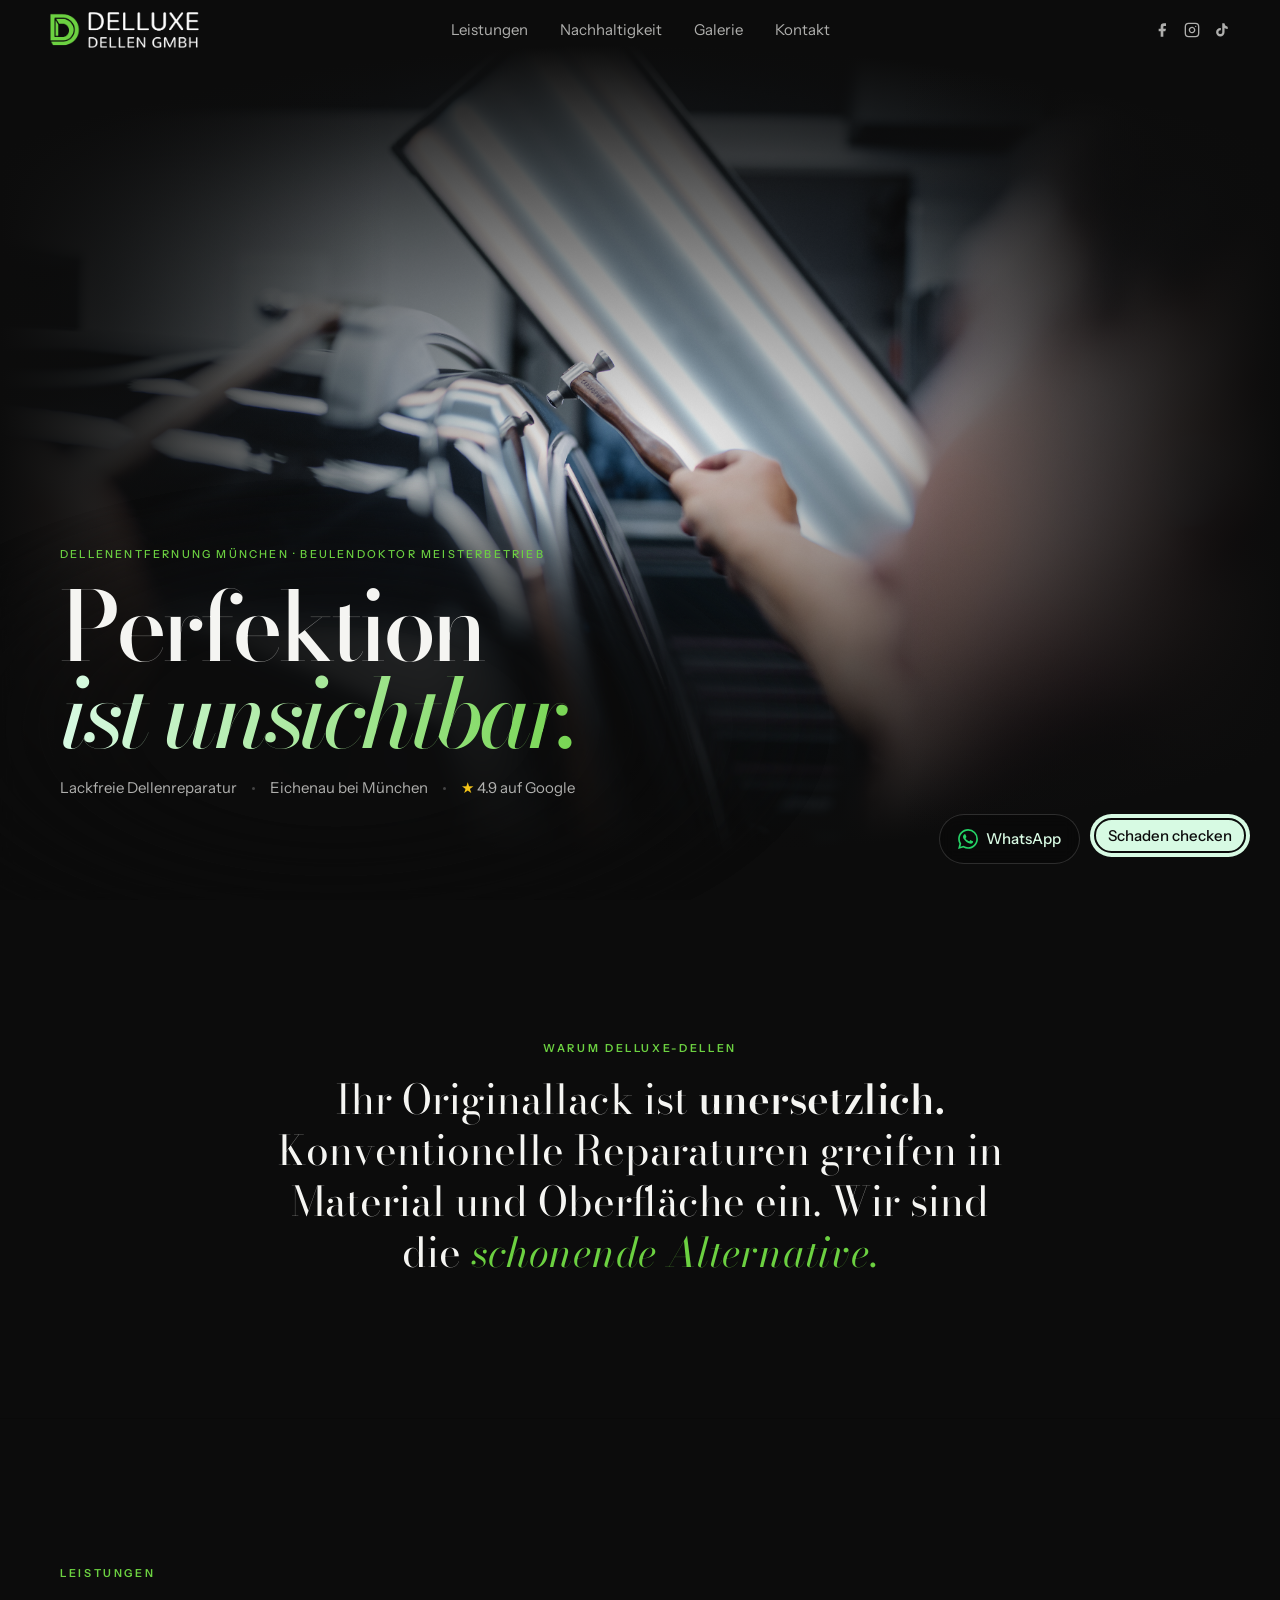
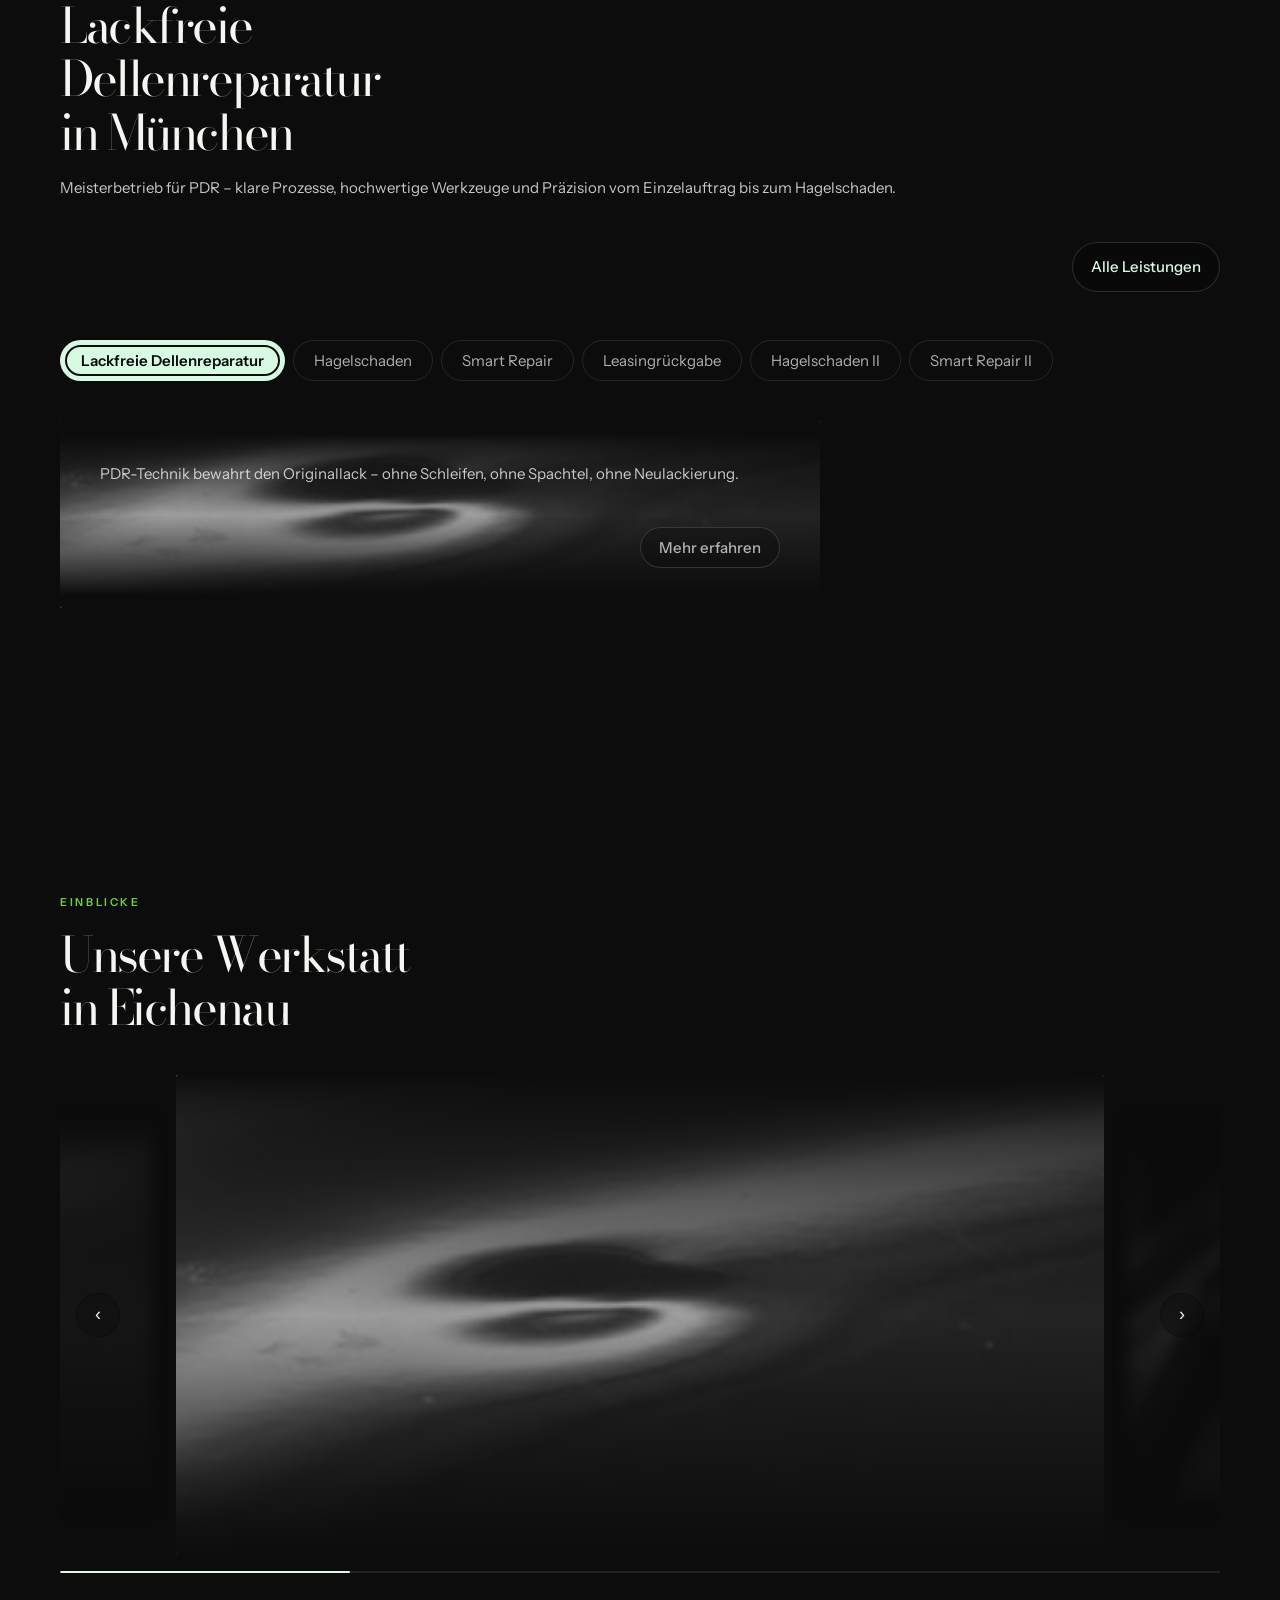
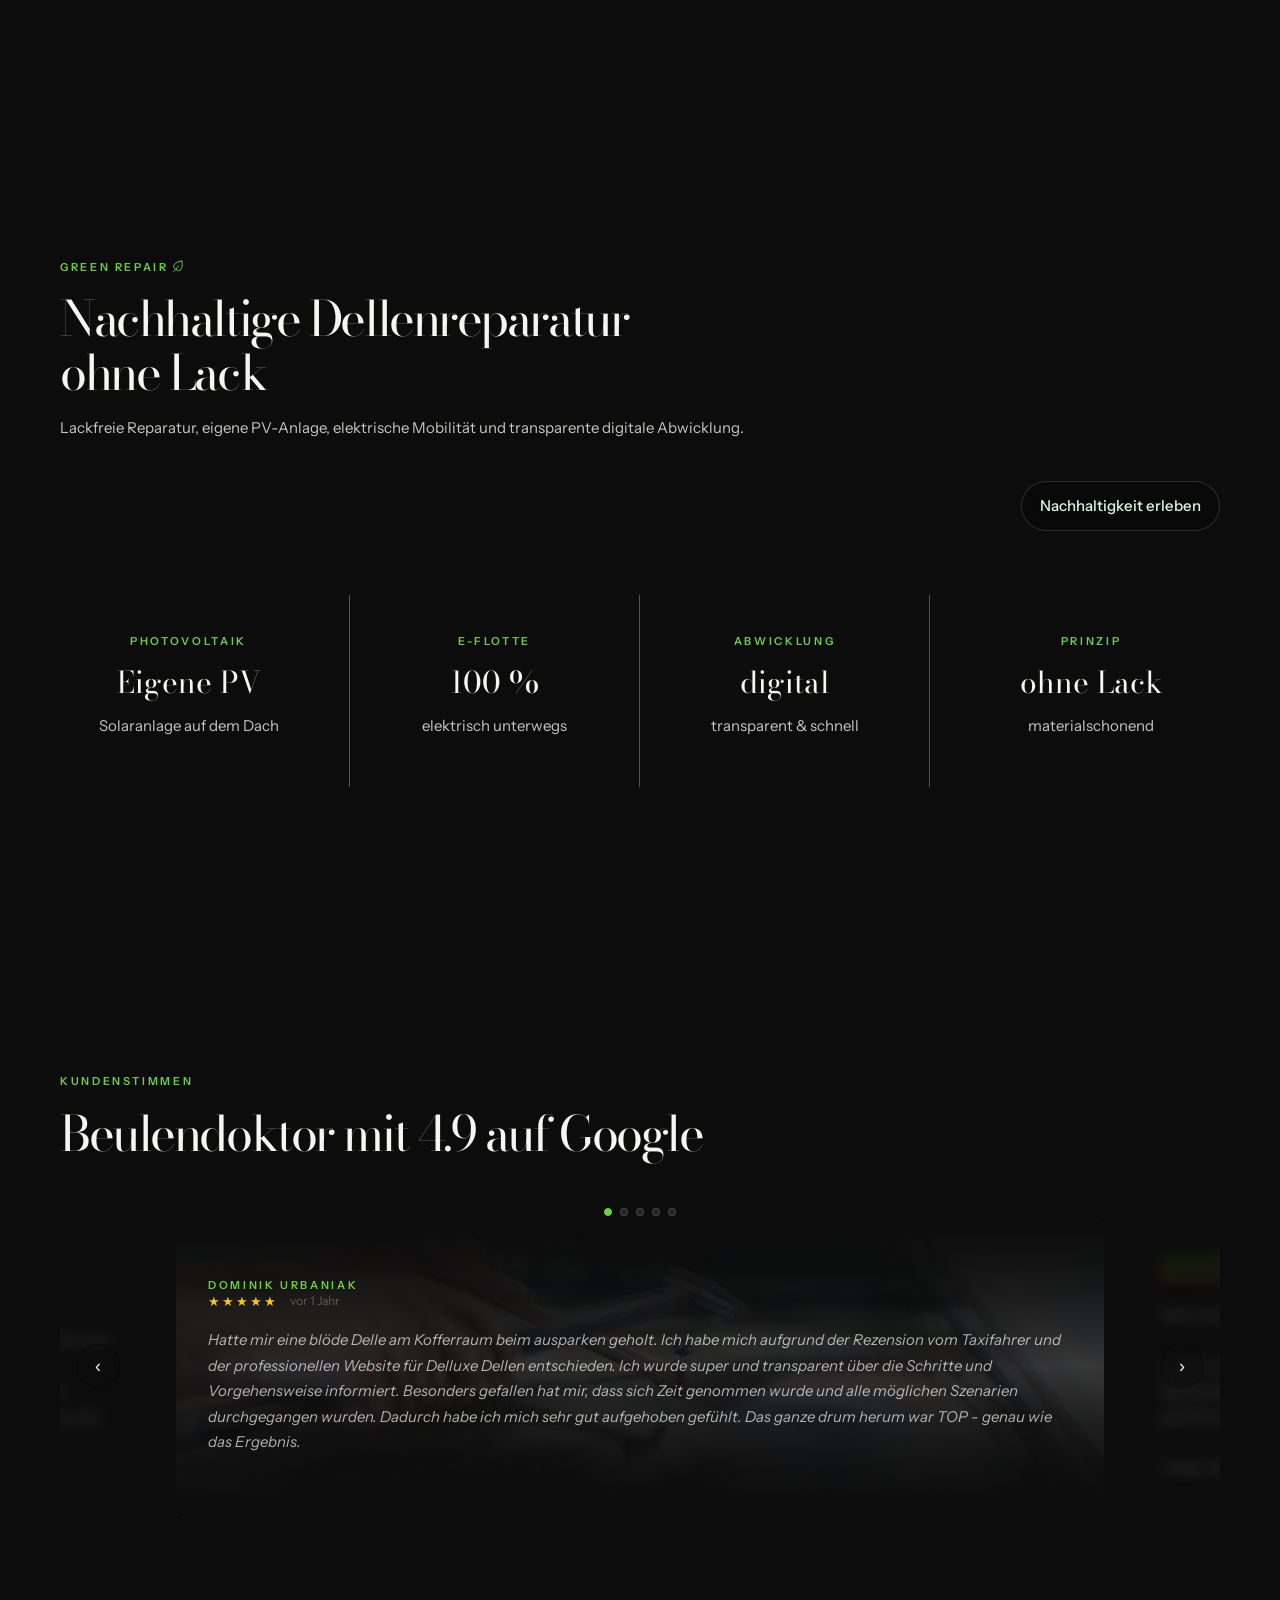
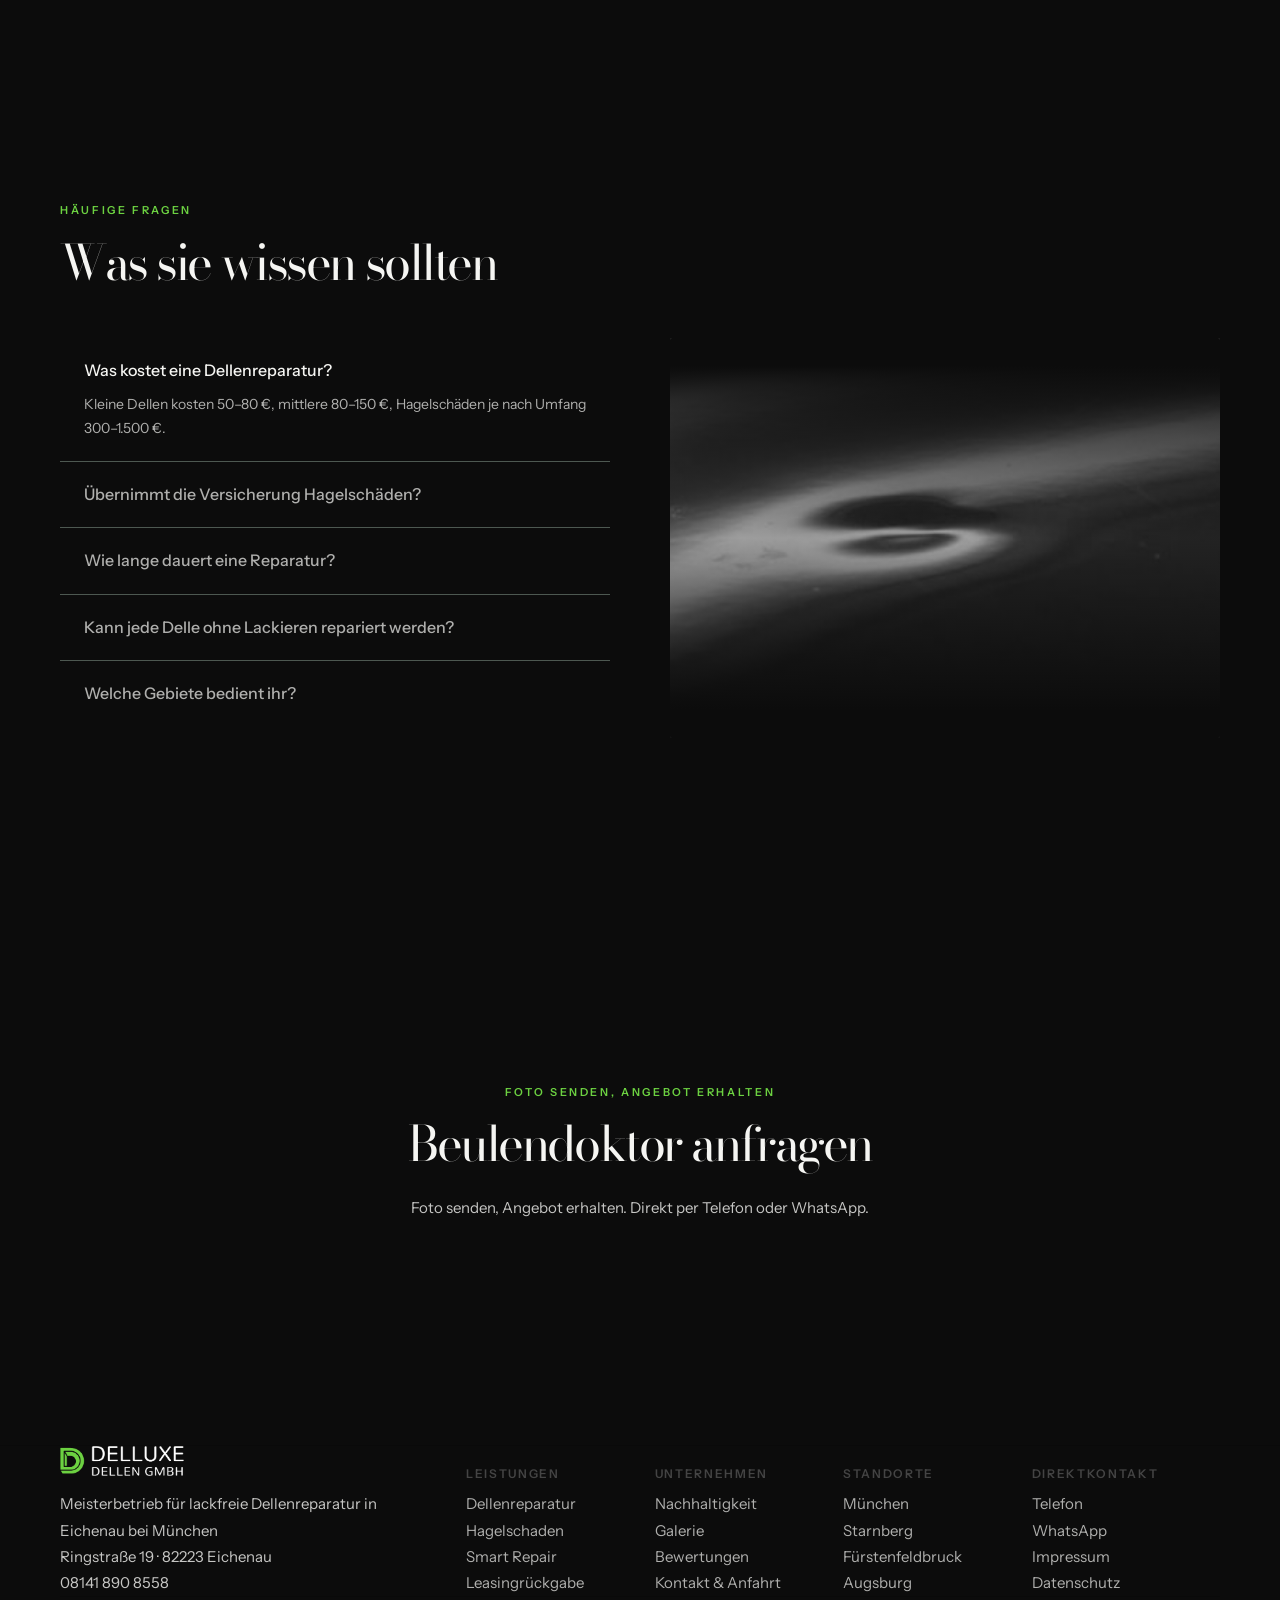
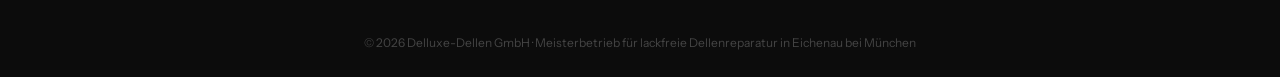
==== commit 66ffc624: "Subpages" ====
--- a/index.html
+++ b/index.html
@@ -915,7 +915,7 @@
         </div>
         <div style="display: flex; flex-direction: column; gap: 24px;">
           <p class="section-text">Meisterbetrieb für PDR &ndash; klare Prozesse, hochwertige Werkzeuge und Präzision vom Einzelauftrag bis zum Hagelschaden.</p>
-          <a href="#Leistungen" class="btn btn--secondary">Alle Leistungen</a>
+          <a href="#leistungen" class="btn btn--secondary">Alle Leistungen</a>
         </div>
       </div>
       <div class="reveal">
@@ -931,42 +931,42 @@
           <div class="faq-tabs__answer">
             <div class="svc-slide__bg" style="background-image: linear-gradient(180deg, var(--delluxe_black) 7%, var(--delluxe_black_transparent55) 50%, var(--delluxe_black) 93%), url('images/DiaShow/dellen-entfernen-muenchen-400x284.jpg');"></div>
             <p class="section-text">PDR-Technik bewahrt den Originallack &ndash; ohne Schleifen, ohne Spachtel, ohne Neulackierung.</p>
-            <a href="#Dellenreparatur" class="btn btn--ghost btn--small">Mehr erfahren</a>
+            <a href="dellenreparatur.html" class="btn btn--ghost btn--small">Mehr erfahren</a>
           </div>
         </div>
         <div class="faq-tabs__panel" id="st2">
           <div class="faq-tabs__answer">
             <div class="svc-slide__bg" style="background-image: linear-gradient(180deg, var(--delluxe_black) 7%, var(--delluxe_black_transparent55) 50%, var(--delluxe_black) 93%), url('images/DiaShow/delluxe-sonstiger-service-400x450.jpg');"></div>
             <p class="section-text">Strukturierte Instandsetzung nach Hagelereignissen mit professioneller Versicherungsabwicklung.</p>
-            <a href="#Dellenreparatur" class="btn btn--ghost btn--small">Mehr erfahren</a>
+            <a href="hagelschaden.html" class="btn btn--ghost btn--small">Mehr erfahren</a>
           </div>
         </div>
         <div class="faq-tabs__panel" id="st3">
           <div class="faq-tabs__answer">
             <div class="svc-slide__bg" style="background-image: linear-gradient(180deg, var(--delluxe_black) 7%, var(--delluxe_black_transparent55) 50%, var(--delluxe_black) 93%), url('images/DiaShow/delluxe-dellenentfernen-ohne-lackieren-400x284.jpg');"></div>
             <p class="section-text">Gezielte Reparatur kleiner Schäden mit sauberem Finish und wirtschaftlichem Ergebnis.</p>
-            <a href="#Smart%20Repair" class="btn btn--ghost btn--small">Mehr erfahren</a>
+            <a href="smart-repair.html" class="btn btn--ghost btn--small">Mehr erfahren</a>
           </div>
         </div>
         <div class="faq-tabs__panel" id="st4">
           <div class="faq-tabs__answer">
             <div class="svc-slide__bg" style="background-image: linear-gradient(180deg, var(--delluxe_black) 7%, var(--delluxe_black_transparent55) 50%, var(--delluxe_black) 93%), url('images/DiaShow/delluxe-mobiler-dellenservice-400x284.jpg');"></div>
             <p class="section-text">Optische Aufbereitung vor Rückgabe &ndash; Minderwerte und Nachzahlungen vermeiden.</p>
-            <a href="#" class="btn btn--ghost btn--small">Mehr erfahren</a>
+            <a href="leasingrueckgabe.html" class="btn btn--ghost btn--small">Mehr erfahren</a>
           </div>
         </div>
         <div class="faq-tabs__panel" id="st5">
           <div class="faq-tabs__answer">
             <div class="svc-slide__bg" style="background-image: linear-gradient(180deg, var(--delluxe_black) 7%, var(--delluxe_black_transparent55) 50%, var(--delluxe_black) 93%), url('images/DiaShow/delluxe-sonstiger-service-400x450.jpg');"></div>
             <p class="section-text">Strukturierte Instandsetzung nach Hagelereignissen mit professioneller Versicherungsabwicklung.</p>
-            <a href="#Dellenreparatur" class="btn btn--ghost btn--small">Mehr erfahren</a>
+            <a href="hagelschaden.html" class="btn btn--ghost btn--small">Mehr erfahren</a>
           </div>
         </div>
         <div class="faq-tabs__panel" id="st6">
           <div class="faq-tabs__answer">
             <div class="svc-slide__bg" style="background-image: linear-gradient(180deg, var(--delluxe_black) 7%, var(--delluxe_black_transparent55) 50%, var(--delluxe_black) 93%), url('images/DiaShow/delluxe-dellenentfernen-ohne-lackieren-400x284.jpg');"></div>
             <p class="section-text">Gezielte Reparatur kleiner Schäden mit sauberem Finish und wirtschaftlichem Ergebnis.</p>
-            <a href="#Smart%20Repair" class="btn btn--ghost btn--small">Mehr erfahren</a>
+            <a href="smart-repair.html" class="btn btn--ghost btn--small">Mehr erfahren</a>
           </div>
         </div>
       </div>
@@ -1214,6 +1214,7 @@
             <th><a href="#" style="text-decoration:none"><img src="images/Logo/logo-delluxe-dellen-gruen-weiss-passend.png" alt="Delluxe-Dellen GmbH Logo" height="30" loading="lazy" /></a></th>
             <th><div class="footer__col-title">Leistungen</div></th>
             <th><div class="footer__col-title">Unternehmen</div></th>
+            <th><div class="footer__col-title">Standorte</div></th>
             <th><div class="footer__col-title">Direktkontakt</div></th>
           </tr>
         </thead>
@@ -1221,16 +1222,22 @@
           <tr>
             <td><p class="section-text" style="margin-bottom:0">Meisterbetrieb für lackfreie Dellenreparatur in Eichenau bei München<br>Ringstraße 19  ·  82223 Eichenau<br>08141 890 8558</p></td>
             <td><ul class="footer__links">
-              <li><a href="#">Dellenreparatur</a></li>
-              <li><a href="#">Hagelschaden</a></li>
-              <li><a href="#">Smart Repair</a></li>
-              <li><a href="#">Leasingrückgabe</a></li>
+              <li><a href="dellenreparatur.html">Dellenreparatur</a></li>
+              <li><a href="hagelschaden.html">Hagelschaden</a></li>
+              <li><a href="smart-repair.html">Smart Repair</a></li>
+              <li><a href="leasingrueckgabe.html">Leasingrückgabe</a></li>
             </ul></td>
             <td><ul class="footer__links">
               <li><a href="#nachhaltigkeit">Nachhaltigkeit</a></li>
               <li><a href="#galerie">Galerie</a></li>
               <li><a href="#bewertungen">Bewertungen</a></li>
-              <li><a href="#">Standort</a></li>
+              <li><a href="kontakt.html">Kontakt &amp; Anfahrt</a></li>
+            </ul></td>
+            <td><ul class="footer__links">
+              <li><a href="muenchen.html">München</a></li>
+              <li><a href="starnberg.html">Starnberg</a></li>
+              <li><a href="fuerstenfeldbruck.html">Fürstenfeldbruck</a></li>
+              <li><a href="augsburg.html">Augsburg</a></li>
             </ul></td>
             <td><ul class="footer__links">
               <li><a href="tel:+4981418908558">Telefon</a></li>
@@ -1245,10 +1252,10 @@
         <div>
           <button class="footer__acc-trigger">Leistungen</button>
           <div class="footer__acc-content"><ul class="footer__links">
-            <li><a href="#">Dellenreparatur</a></li>
-            <li><a href="#">Hagelschaden</a></li>
-            <li><a href="#">Smart Repair</a></li>
-            <li><a href="#">Leasingrückgabe</a></li>
+            <li><a href="dellenreparatur.html">Dellenreparatur</a></li>
+            <li><a href="hagelschaden.html">Hagelschaden</a></li>
+            <li><a href="smart-repair.html">Smart Repair</a></li>
+            <li><a href="leasingrueckgabe.html">Leasingrückgabe</a></li>
           </ul></div>
         </div>
         <div>
@@ -1257,7 +1264,16 @@
             <li><a href="#nachhaltigkeit">Nachhaltigkeit</a></li>
             <li><a href="#galerie">Galerie</a></li>
             <li><a href="#bewertungen">Bewertungen</a></li>
-            <li><a href="#">Standort</a></li>
+            <li><a href="kontakt.html">Kontakt &amp; Anfahrt</a></li>
+          </ul></div>
+        </div>
+        <div>
+          <button class="footer__acc-trigger">Standorte</button>
+          <div class="footer__acc-content"><ul class="footer__links">
+            <li><a href="muenchen.html">München</a></li>
+            <li><a href="starnberg.html">Starnberg</a></li>
+            <li><a href="fuerstenfeldbruck.html">Fürstenfeldbruck</a></li>
+            <li><a href="augsburg.html">Augsburg</a></li>
           </ul></div>
         </div>
         <div>
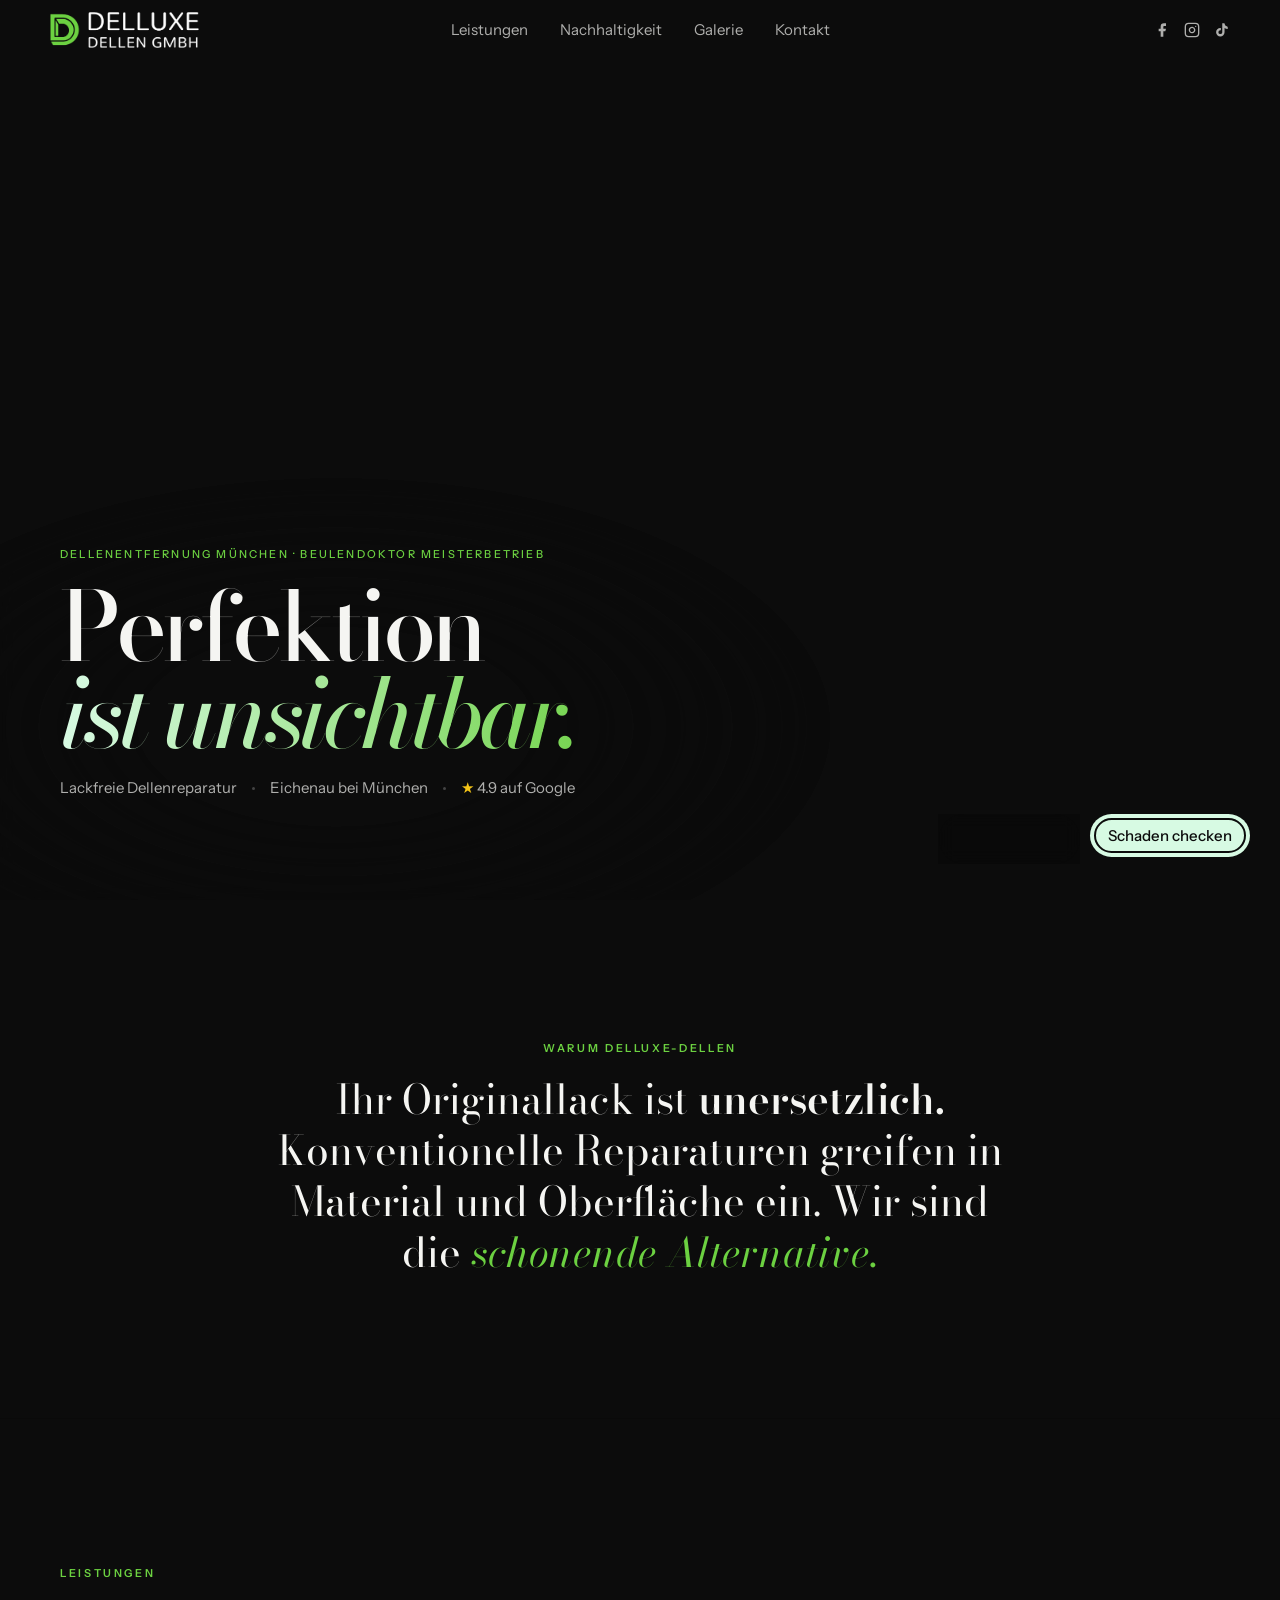
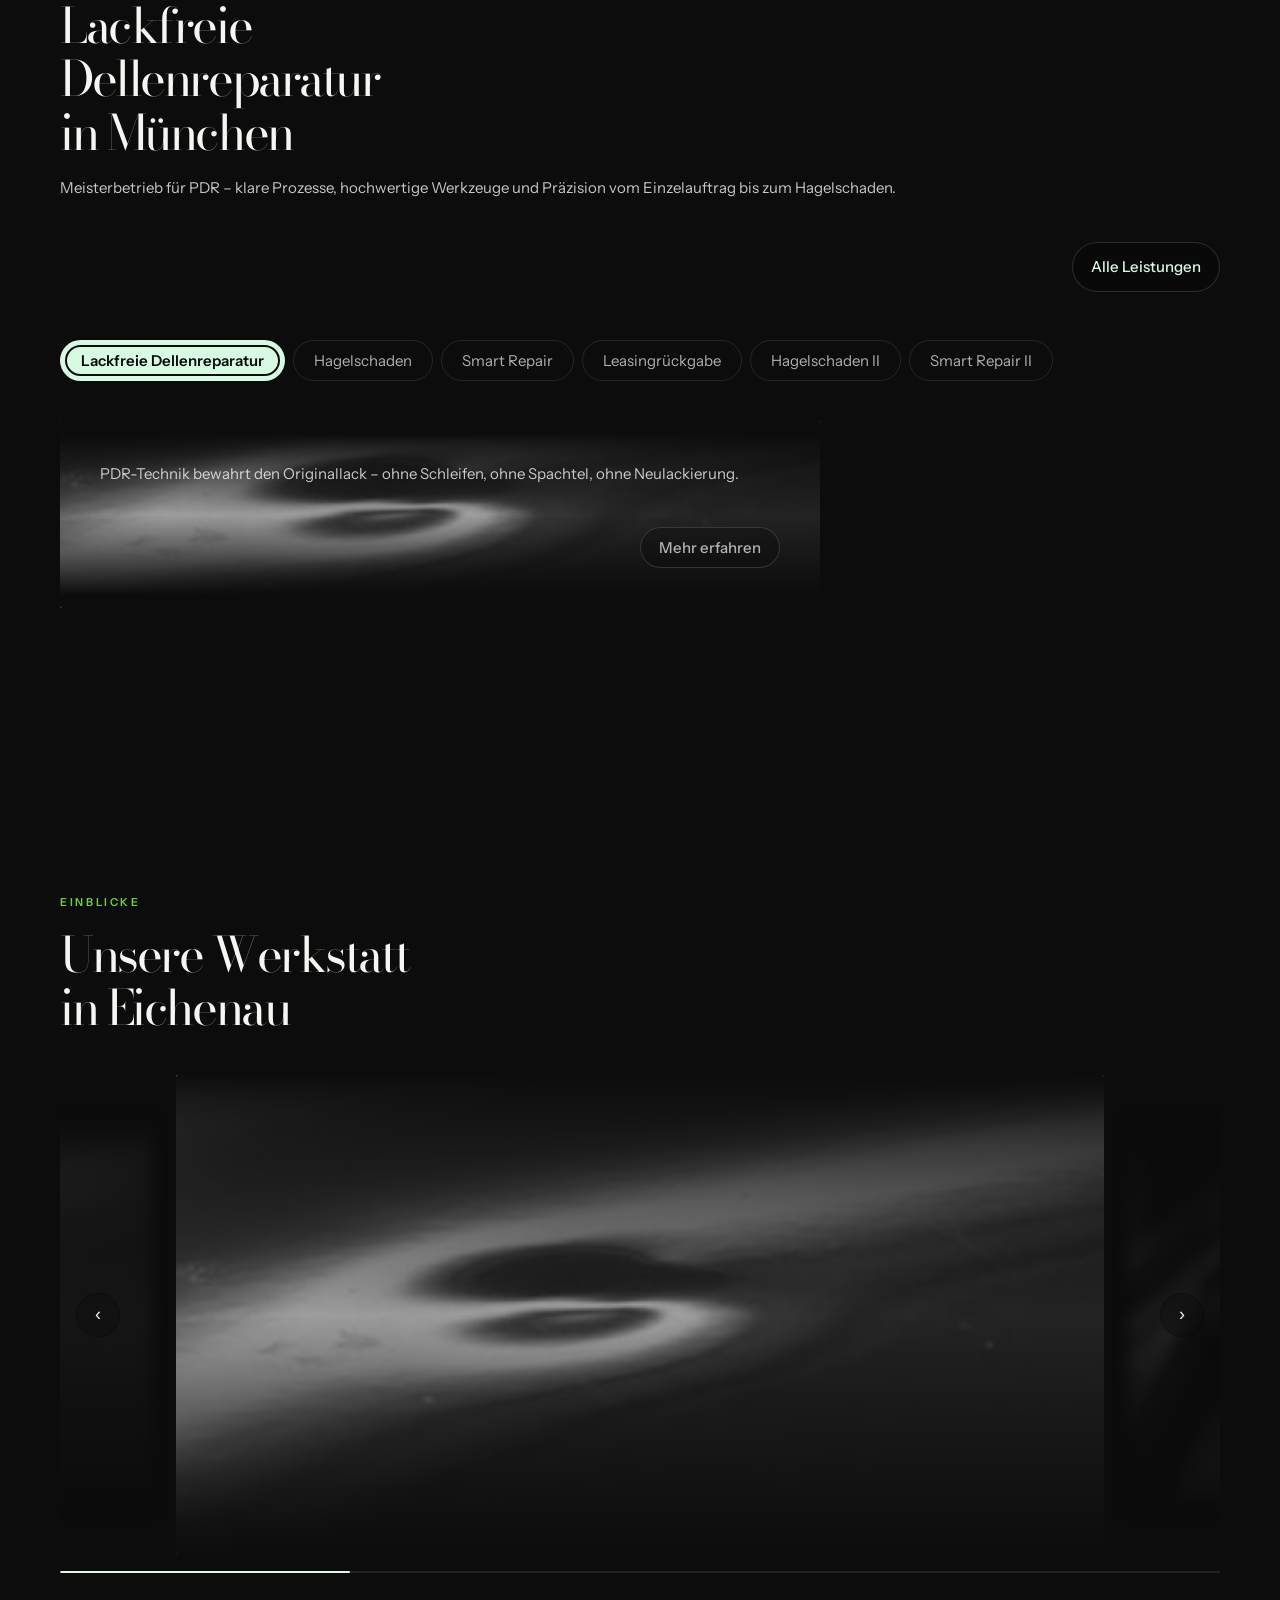
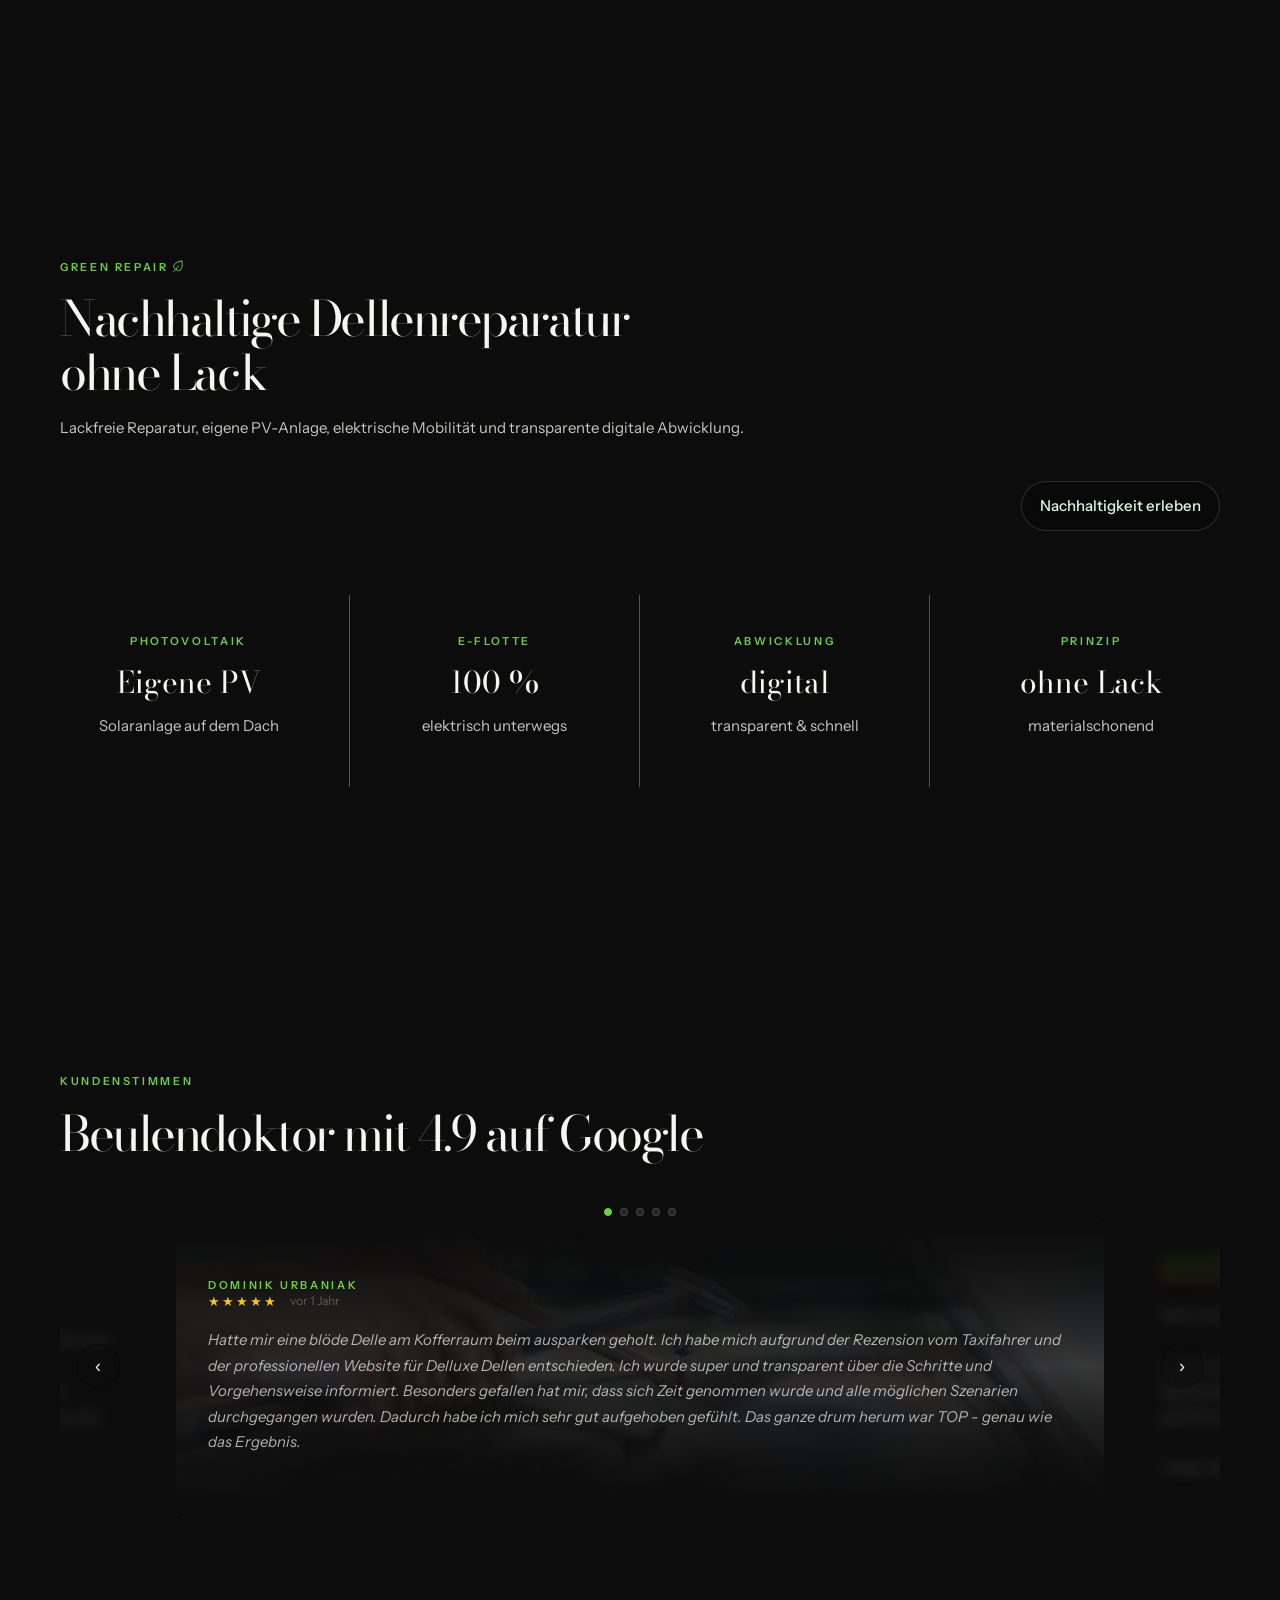
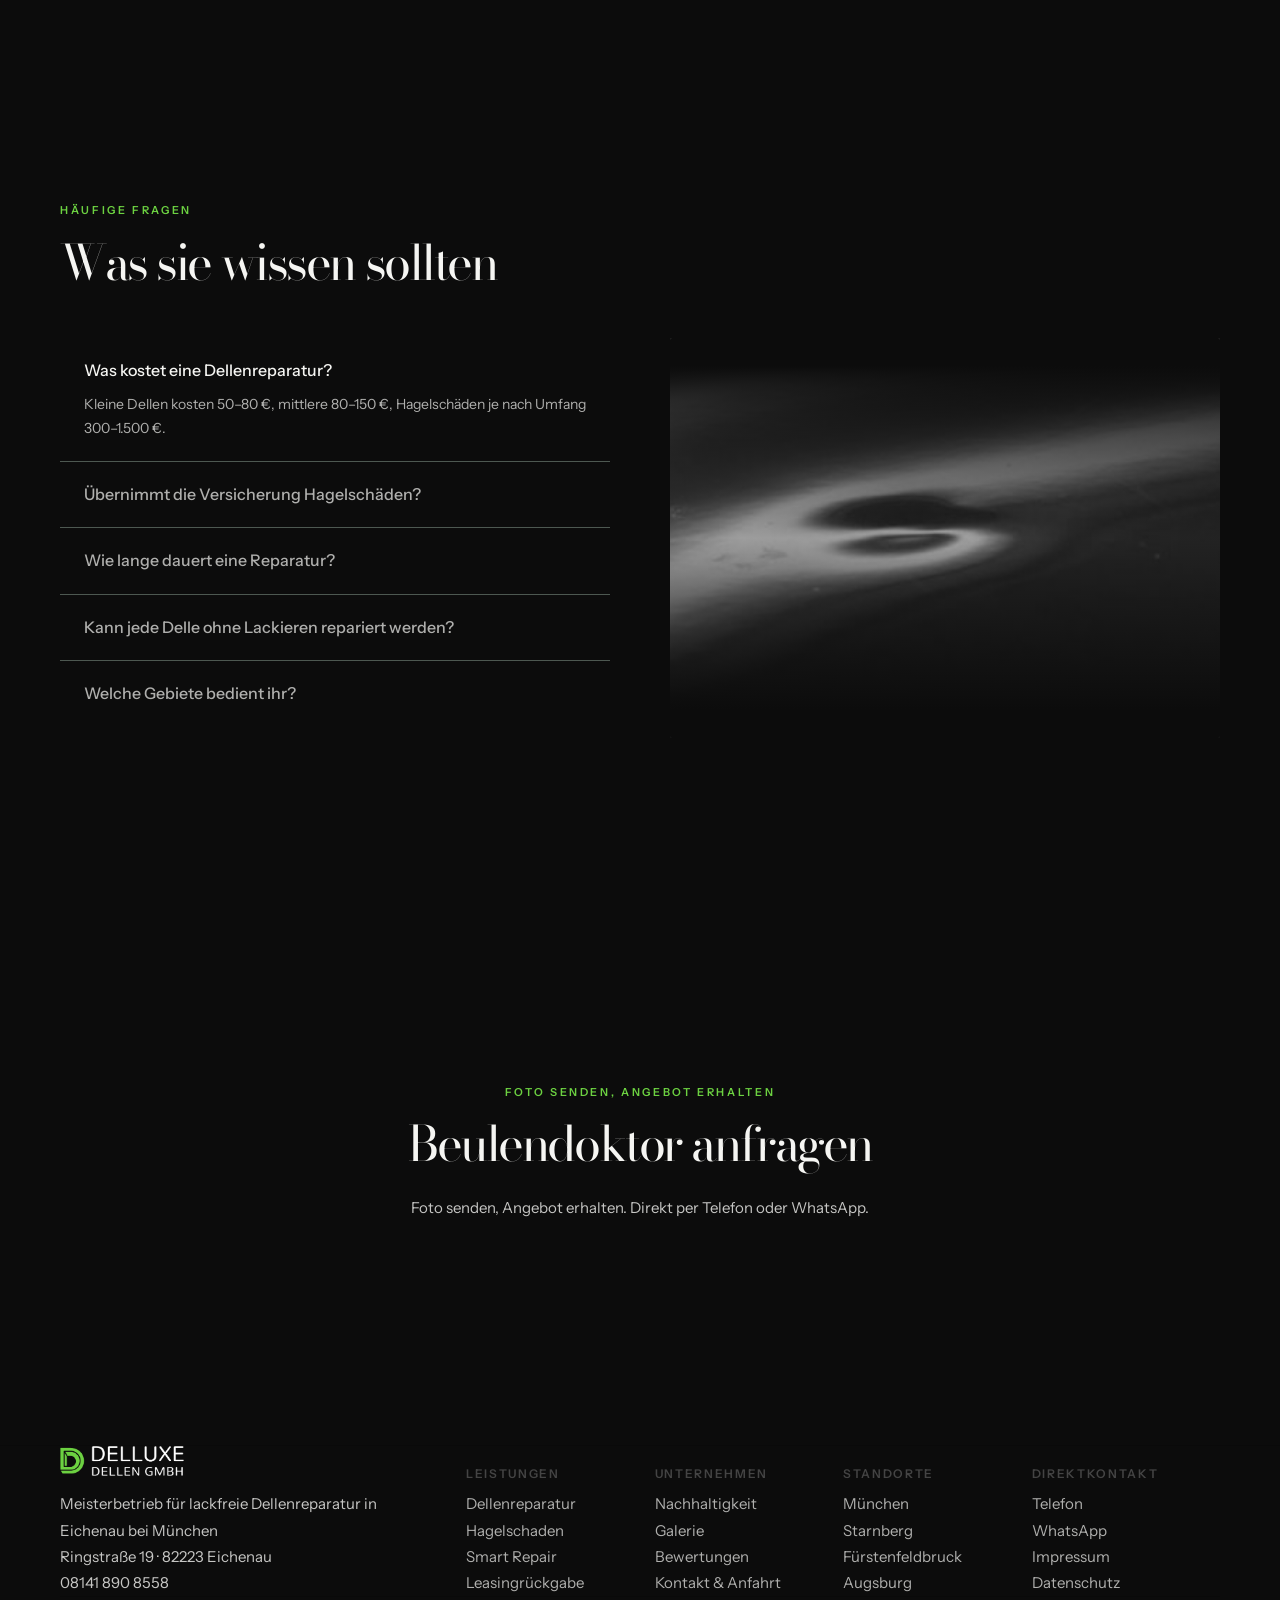
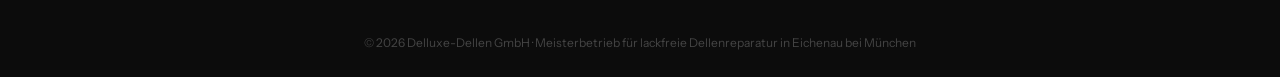
==== commit 0a0ec8cb: "changed background" ====
--- a/index.html
+++ b/index.html
@@ -200,7 +200,7 @@
        Kombination von scale() + opacity-Animation erzeugt GPU-Compositing-Spalt. */
     .hero__bg {
       position: absolute; inset: 0;
-      background: var(--delluxe_black_transparent85) url('images/dellenreparatur.jpg') center/cover no-repeat;
+      background: var(--delluxe_black_transparent85) url('images/Dellenreparatur.webp') center/cover no-repeat;
       transform: scale(1.06); /* Nicht ändern – verhindert weiße Ränder bei voller Viewport-Breite */
     }
     .hero__overlay {
